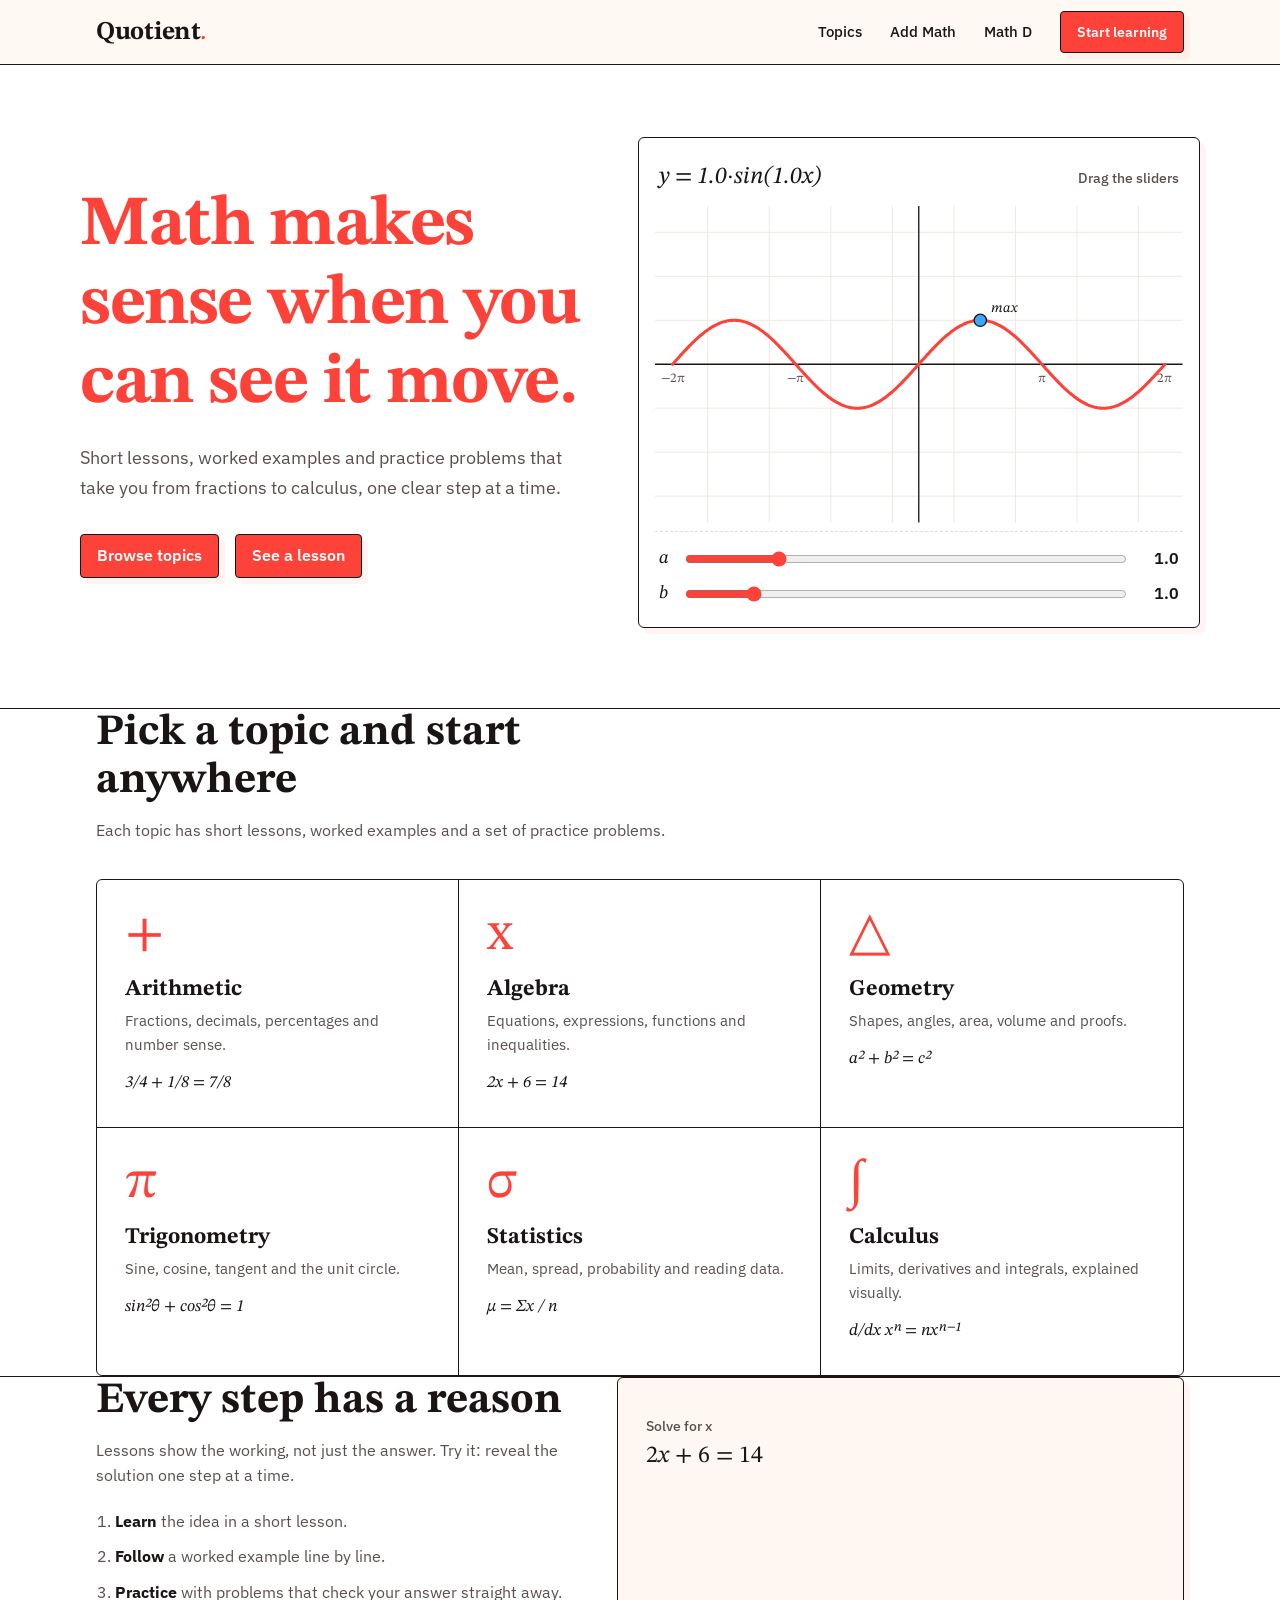
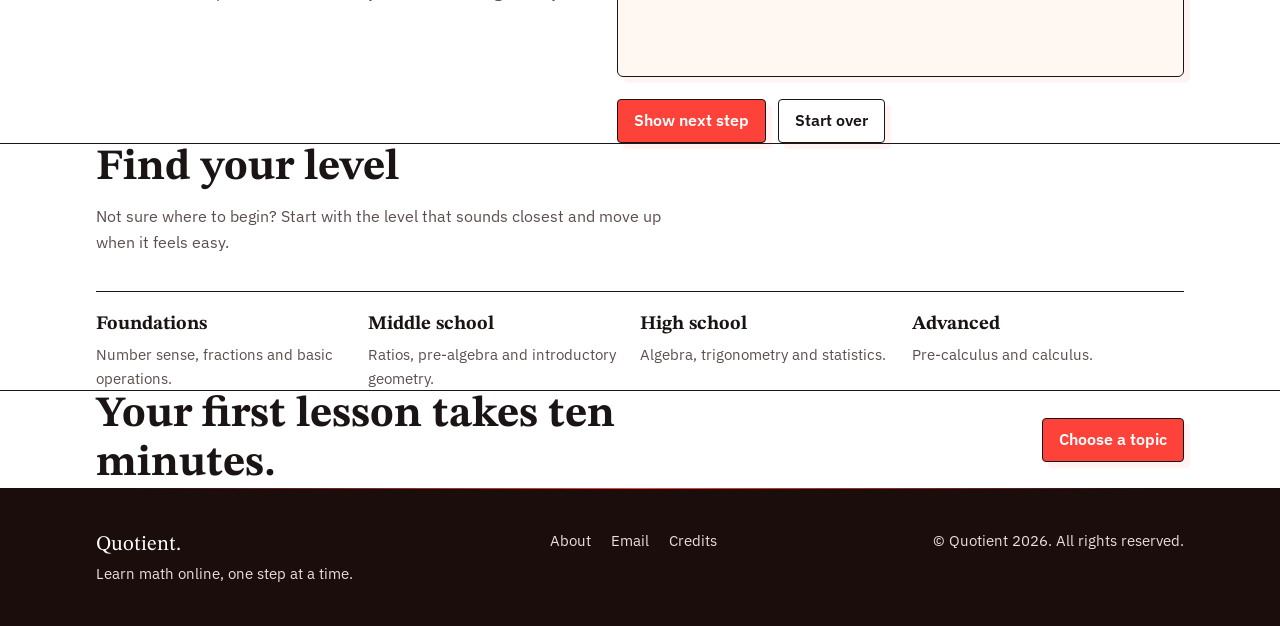
==== index.html @ e69ee86d "start" ====
<!doctype html>
<html lang="en">
  <head>
    <meta charset="utf-8" />
    <meta name="viewport" content="width=device-width, initial-scale=1" />
    <meta name="theme-color" content="#fd4239" />
    <title>Quotient | Learn Math Online, One Step at a Time</title>
    <meta
      name="description"
      content="Clear math lessons from arithmetic to calculus, with worked examples and practice problems."
    />
    <link rel="preconnect" href="https://fonts.googleapis.com" />
    <link rel="preconnect" href="https://fonts.gstatic.com" crossorigin />
    <link
      href="https://fonts.googleapis.com/css2?family=IBM+Plex+Sans:wght@400;500;600&family=STIX+Two+Text:ital,wght@0,500;0,700;1,500&display=swap"
      rel="stylesheet"
    />
    <link
      href="/assets/css/style.min.css"
      media="print"
      onload="
        this.media = 'all';
        this.onload = null;
      "
      rel="stylesheet"
    />
    <noscript
      ><link href="/assets/css/style.min.css" rel="stylesheet"
    /></noscript>
    <style>
      /* topic matrix */
      .matrix {
        display: grid;
        grid-template-columns: repeat(3, 1fr);
        border: 1.5px solid var(--text-dark);
        background: var(--card-bg);
        border-radius: 6px;
        overflow: hidden;
      }
      .cell {
        display: block;
        text-decoration: none;
        padding: 28px 28px 30px;
        border-right: 1.5px solid var(--text-dark);
        border-bottom: 1.5px solid var(--text-dark);
        transition: background 0.15s;
      }
      .cell:nth-child(3n) {
        border-right: 0;
      }
      .cell:nth-last-child(-n + 3) {
        border-bottom: 0;
      }
      .cell:hover {
        background: var(--gray-200);
      }
      .sym {
        font-family: var(--serif);
        font-size: 3.4rem;
        line-height: 1;
        color: var(--primary);
        display: block;
        margin-bottom: 14px;
      }
      .cell h3 {
        font-size: 1.4rem;
        margin-bottom: 6px;
      }
      .cell span.d {
        color: var(--text-secondary);
        font-size: 0.95rem;
        display: block;
      }
      .cell em {
        display: block;
        margin-top: 14px;
        font-family: var(--serif);
        font-size: 1.05rem;
        color: var(--text-dark);
      }

      /* worked example */
      .work {
        display: grid;
        grid-template-columns: 1fr 1.2fr;
        gap: 48px;
        align-items: start;
      }
      .steps {
        background: var(--bg);
        border: 1.5px solid var(--text-dark);
        border-radius: 6px;
        padding: 28px;
        font-family: var(--serif);
        font-size: 1.5rem;
        min-height: 300px;
        box-shadow: var(--shadow-box);
      }
      .steps .row {
        padding: 10px 0;
        border-bottom: 1px dashed var(--border);
      }
      .steps .row:last-child {
        border: 0;
      }
      .steps .why {
        display: block;
        font: 500 0.9rem var(--sans);
        color: var(--text-secondary);
        margin-bottom: 2px;
      }
      .steps .row.new {
        animation: in 0.35s ease-out;
      }
      .steps b {
        color: var(--primary);
      }
      @keyframes in {
        from {
          opacity: 0;
          transform: translateY(6px);
        }
        to {
          opacity: 1;
          transform: none;
        }
      }
      .work .btns {
        display: flex;
        gap: 12px;
        margin-top: 22px;
      }
      .work ol {
        padding-left: 1.2em;
        color: var(--text-secondary);
      }
      .work ol li {
        margin: 10px 0;
      }
      .work ol strong {
        color: var(--text-dark);
      }

      /* levels */
      .levels {
        display: grid;
        grid-template-columns: repeat(4, 1fr);
        gap: 0;
        border-top: 1.5px solid var(--text-dark);
      }
      .lv {
        padding: 22px 20px 0 0;
      }
      .lv h3 {
        font-size: 1.2rem;
      }
      .lv p {
        color: var(--text-secondary);
        font-size: 0.95rem;
        margin: 6px 0 0;
      }

      /* closing */
      .close {
        text-align: left;
        display: flex;
        justify-content: space-between;
        gap: 32px;
        align-items: center;
        flex-wrap: wrap;
      }
      .close h2 {
        font-size: clamp(1.9rem, 3.6vw, 2.7rem);
        max-width: 16em;
      }

      footer {
        background: var(--com1);
        color: var(--border);
        padding: 40px 0;
        font-size: 0.95rem;
      }
      footer .wrap {
        display: flex;
        justify-content: space-between;
        flex-wrap: wrap;
        gap: 20px;
      }
      footer a {
        text-decoration: none;
        margin-right: 20px;
      }
      footer a:hover {
        color: #fff;
      }
      .fb {
        font-family: var(--serif);
        font-size: 1.3rem;
        color: #fff;
      }

      @media (max-width: 900px) {
        .hero,
        .work {
          grid-template-columns: 1fr;
          gap: 40px;
        }
        .matrix {
          grid-template-columns: 1fr 1fr;
        }
        .cell:nth-child(3n) {
          border-right: 1.5px solid var(--text-dark);
        }
        .cell:nth-child(2n) {
          border-right: 0;
        }
        .cell:nth-last-child(-n + 3) {
          border-bottom: 1.5px solid var(--text-dark);
        }
        .cell:nth-last-child(-n + 2) {
          border-bottom: 0;
        }
        .levels {
          grid-template-columns: 1fr 1fr;
        }
        nav ul li:not(:last-child) {
          display: none;
        }
      }
      @media (max-width: 560px) {
        .matrix,
        .levels {
          grid-template-columns: 1fr;
        }
        .cell {
          border-right: 0 !important;
          border-bottom: 1.5px solid var(--text-dark) !important;
        }
        .cell:last-child {
          border-bottom: 0 !important;
        }
      }
      @media (prefers-reduced-motion: reduce) {
        * {
          animation: none !important;
          transition: none !important;
          scroll-behavior: auto;
        }
      }
    </style>
  </head>
  <body>
    <header>
      <div class="wrap bar">
        <a class="brand" href="/" aria-label="Quotient home"
          >Quotient<i>.</i></a
        >
        <nav aria-label="Main">
          <ul>
            <li><a href="#topics">Topics</a></li>
            <li>
              <a href="/o-level/additional-math/solution-manual.html"
                >Add Math</a
              >
            </li>
            <li><a href="/o-level/math-d/solution-manual.html">Math D</a></li>
            <li><a class="btn" href="#topics">Start learning</a></li>
          </ul>
        </nav>
      </div>
    </header>

    <main>
      <div class="wrap hero">
        <div>
          <h1>Math makes sense when you can see it move.</h1>
          <p>
            Short lessons, worked examples and practice problems that take you
            from fractions to calculus, one clear step at a time.
          </p>
          <div class="cta">
            <a class="btn" href="#topics">Browse topics</a>
            <a class="btn alt" href="#example">See a lesson</a>
          </div>
        </div>

        <div class="plot" aria-label="Interactive graph of a sine wave">
          <div class="eq">
            <span id="eq">y = 1·sin(1x)</span><small>Drag the sliders</small>
          </div>
          <svg
            viewBox="0 0 600 360"
            role="img"
            aria-label="Graph of y equals a times sine of b x"
          >
            <g stroke="#ede6de" stroke-width="1">
              <path
                d="M0 30H600M0 80H600M0 130H600M0 230H600M0 280H600M0 330H600"
              />
              <path
                d="M60 0V360M130 0V360M200 0V360M270 0V360M340 0V360M410 0V360M480 0V360M550 0V360"
              />
            </g>
            <g stroke="#1a1514" stroke-width="1.5">
              <path d="M0 180H600M300 0V360" />
            </g>
            <g
              font-family="STIX Two Text, serif"
              font-size="15"
              fill="#5c4e4d"
              text-anchor="middle"
            >
              <text x="20" y="200">−2π</text>
              <text x="160" y="200">−π</text>
              <text x="440" y="200">π</text>
              <text x="580" y="200">2π</text>
            </g>
            <path
              id="curve"
              d=""
              fill="none"
              stroke="#fd4239"
              stroke-width="3.5"
              stroke-linecap="round"
              stroke-linejoin="round"
            />
            <g id="pt">
              <circle
                r="7"
                fill="#39a8fd"
                stroke="#1a1514"
                stroke-width="1.5"
              />
              <text
                x="12"
                y="-10"
                font-family="STIX Two Text, serif"
                font-style="italic"
                font-size="16"
                fill="#1a1514"
              >
                max
              </text>
            </g>
          </svg>
          <div class="ctrl">
            <label for="a">a</label
            ><input
              id="a"
              type="range"
              min="0.5"
              max="3"
              step="0.1"
              value="1"
            /><output id="av">1.0</output> <label for="b">b</label
            ><input
              id="b"
              type="range"
              min="0.5"
              max="4"
              step="0.1"
              value="1"
            /><output id="bv">1.0</output>
          </div>
        </div>
      </div>

      <section id="topics" class="band">
        <div class="wrap">
          <div class="head">
            <h2>Pick a topic and start anywhere</h2>
            <p>
              Each topic has short lessons, worked examples and a set of
              practice problems.
            </p>
          </div>
          <div class="matrix">
            <a class="cell" href="/pages/arithmetic.html"
              ><span class="sym">+</span>
              <h3>Arithmetic</h3>
              <span class="d"
                >Fractions, decimals, percentages and number sense.</span
              ><em>3/4 + 1/8 = 7/8</em></a
            >
            <a class="cell" href="/pages/algebra.html"
              ><span class="sym">x</span>
              <h3>Algebra</h3>
              <span class="d"
                >Equations, expressions, functions and inequalities.</span
              ><em>2x + 6 = 14</em></a
            >
            <a class="cell" href="/pages/geometry.html"
              ><span class="sym">△</span>
              <h3>Geometry</h3>
              <span class="d">Shapes, angles, area, volume and proofs.</span
              ><em>a² + b² = c²</em></a
            >
            <a class="cell" href="/pages/trigonometry.html"
              ><span class="sym">π</span>
              <h3>Trigonometry</h3>
              <span class="d">Sine, cosine, tangent and the unit circle.</span
              ><em>sin²θ + cos²θ = 1</em></a
            >
            <a class="cell" href="/pages/statistics.html"
              ><span class="sym">σ</span>
              <h3>Statistics</h3>
              <span class="d">Mean, spread, probability and reading data.</span
              ><em>μ = Σx / n</em></a
            >
            <a class="cell" href="/pages/calculus.html"
              ><span class="sym">∫</span>
              <h3>Calculus</h3>
              <span class="d"
                >Limits, derivatives and integrals, explained visually.</span
              ><em>d/dx xⁿ = nxⁿ⁻¹</em></a
            >
          </div>
        </div>
      </section>

      <section id="example">
        <div class="wrap work">
          <div>
            <div class="head" style="margin-bottom: 20px">
              <h2>Every step has a reason</h2>
              <p>
                Lessons show the working, not just the answer. Try it: reveal
                the solution one step at a time.
              </p>
            </div>
            <ol>
              <li><strong>Learn</strong> the idea in a short lesson.</li>
              <li><strong>Follow</strong> a worked example line by line.</li>
              <li>
                <strong>Practice</strong> with problems that check your answer
                straight away.
              </li>
            </ol>
          </div>
          <div>
            <div class="steps" id="steps" aria-live="polite">
              <div class="row">
                <span class="why">Solve for x</span>2<i>x</i> + 6 = 14
              </div>
            </div>
            <div class="btns">
              <button class="btn" id="next" type="button">
                Show next step
              </button>
              <button class="btn alt" id="reset" type="button">
                Start over
              </button>
            </div>
          </div>
        </div>
      </section>

      <section id="levels" class="band">
        <div class="wrap">
          <div class="head">
            <h2>Find your level</h2>
            <p>
              Not sure where to begin? Start with the level that sounds closest
              and move up when it feels easy.
            </p>
          </div>
          <div class="levels">
            <div class="lv">
              <h3>Foundations</h3>
              <p>Number sense, fractions and basic operations.</p>
            </div>
            <div class="lv">
              <h3>Middle school</h3>
              <p>Ratios, pre-algebra and introductory geometry.</p>
            </div>
            <div class="lv">
              <h3>High school</h3>
              <p>Algebra, trigonometry and statistics.</p>
            </div>
            <div class="lv">
              <h3>Advanced</h3>
              <p>Pre-calculus and calculus.</p>
            </div>
          </div>
        </div>
      </section>

      <section>
        <div class="wrap close">
          <h2>Your first lesson takes ten minutes.</h2>
          <a class="btn" href="#topics">Choose a topic</a>
        </div>
      </section>
    </main>

    <footer>
      <div class="wrap">
        <div>
          <span class="fb">Quotient.</span><br />Learn math online, one step at
          a time.
        </div>
        <div>
          <a href="/pages/about.html">About</a
          ><a href="mailto:you@example.com">Email</a
          ><a href="/pages/credits.html">Credits</a>
        </div>
        <div>© Quotient 2026. All rights reserved.</div>
      </div>
    </footer>

    <script>
      (function () {
        /* Interactive graph */
        var a = document.getElementById("a"),
          b = document.getElementById("b"),
          curve = document.getElementById("curve"),
          pt = document.getElementById("pt"),
          eq = document.getElementById("eq"),
          av = document.getElementById("av"),
          bv = document.getElementById("bv");
        var PX = 280 / (2 * Math.PI),
          PY = 50;
        function draw() {
          var A = +a.value,
            B = +b.value,
            d = "";
          for (var i = 0; i <= 300; i++) {
            var x = -2 * Math.PI + i * ((4 * Math.PI) / 300);
            d +=
              (i ? "L" : "M") +
              (300 + x * PX).toFixed(1) +
              " " +
              (180 - A * Math.sin(B * x) * PY).toFixed(1);
          }
          curve.setAttribute("d", d);
          var px = Math.PI / (2 * B);
          pt.setAttribute(
            "transform",
            "translate(" +
              (300 + px * PX).toFixed(1) +
              " " +
              (180 - A * PY).toFixed(1) +
              ")",
          );
          var as = A.toFixed(1),
            bs = B.toFixed(1);
          eq.textContent = "y = " + as + "·sin(" + bs + "x)";
          av.textContent = as;
          bv.textContent = bs;
        }
        a.addEventListener("input", draw);
        b.addEventListener("input", draw);
        draw();

        /* Worked example */
        var steps = [
          ["Subtract 6 from both sides", "2<i>x</i> = 8"],
          ["Divide both sides by 2", "<i>x</i> = 4"],
          ["Check: 2(4) + 6 = 14", "<b>x = 4 ✓</b>"],
        ];
        var box = document.getElementById("steps"),
          next = document.getElementById("next"),
          n = 0;
        var first = box.innerHTML;
        next.addEventListener("click", function () {
          if (n >= steps.length) return;
          var s = steps[n++],
            r = document.createElement("div");
          r.className = "row new";
          r.innerHTML = '<span class="why">' + s[0] + "</span>" + s[1];
          box.appendChild(r);
          if (n >= steps.length) next.disabled = true;
        });
        document.getElementById("reset").addEventListener("click", function () {
          box.innerHTML = first;
          n = 0;
          next.disabled = false;
        });
      })();
    </script>
  </body>
</html>
---- assets/css/style.min.css ----
*{box-sizing:border-box}html{scroll-behavior:smooth}body{margin:0;color:var(--text-dark);font-family:var(--sans);line-height:1.6}a{color:inherit}:focus-visible{outline:3px solid var(--secondary);outline-offset:3px}.wrap{max-width:1120px;margin:0 auto;padding:0 1rem}h1,h2,h3{font-family:var(--serif);line-height:1.12;margin:0;font-weight:700}h1{color:var(--primary)}:root{--primary:#fd4239;--primary-dark:#d1362e;--primary-darker:#a32924;--primary-light:#fe6e67;--primary-lighter:#fe9a95;--secondary:#39a8fd;--secondary-alt:#87b38d;--com1:#1a0d0c;--com2:#0d1f2a;--com3:#372f2d12;--bg:#fff8f2;--background:#f5f0e835;--surface:#ebe6dd;--card-bg:#fff;--white:#fff;--text:#2a1f1e;--text-secondary:#5c4e4d;--text-disabled:#9c9291;--text-light:#7a6d6c;--text-dark:#1a1514;--text-darker:#2a2322;--border:#e8dfd9;--border-light:#ede6e0;--border-lighter:#f3ede8;--success:#27ae60;--success-bg:#e8f6ef;--warning:#f39c12;--warning-bg:#fef5e7;--error:#e74c3c;--error-bg:#fdedec;--info:#3498db;--info-bg:#ebf5fb;--gray-50:#fff8f2;--gray-100:#fcf5ef;--gray-200:#f7f0e8;--gray-300:#ede6de;--gray-400:#d8d1ca;--gray-500:#b8b1aa;--gray-600:#8a837c;--gray-700:#5d5650;--gray-800:#3a3530;--gray-900:#231f1c;--shadow-sm:0 1px 2px rgba(253,66,57,.08);--shadow-md:0 2px 4px rgba(253,66,57,.12);--shadow-lg:0 4px 12px rgba(253,66,57,.16);--shadow-xl:0 8px 25px rgba(253,66,57,.15);--shadow-box:6px 6px 0 #fd42390f;--gradient-primary:linear-gradient( 45deg,var(--primary-dark),var(--primary) );--gradient-hero:linear-gradient( 135deg,var(--gray-200) 0%,var(--gray-300) 100% );--gradient-overlay:linear-gradient(transparent,rgba(253,66,57,.1));--transition-fast:.2s ease;--transition-normal:.3s ease;--transition-slow:.4s ease;--transition-bounce:cubic-bezier(.175,.885,.32,1.275);--serif:"STIX Two Text","Cambria Math",Georgia,serif;--sans:"IBM Plex Sans",system-ui,-apple-system,"Segoe UI",sans-serif}.mobile-header-container{position:relative;z-index:1001}.mobile-header{display:flex;justify-content:space-between;align-items:center;padding:0 5%;transition:background .5s ease,box-shadow .5s ease,height .4s ease}.mobile-header::after{content:"";position:absolute;bottom:0;left:50%;transform:translateX(-50%);width:0;height:1px;background:linear-gradient(90deg,transparent,var(--primary),transparent);transition:width .6s cubic-bezier(.4,0,.2,1)}.mobile-header.scrolled::after{width:80%}.mobile-header.scrolled{background:var(--surface2);box-shadow:var(--shadow-sm);height:56px}@supports (backdrop-filter:blur(1px)) or (-webkit-backdrop-filter:blur(1px)){.mobile-header.scrolled{backdrop-filter:blur(20px) saturate(180%);-webkit-backdrop-filter:blur(20px) saturate(180%)}}.mobile-header:has(.hamburger-menu.active)::after{content:none}.mobile-header.scrolled:has(.hamburger-menu.active){background:transparent !important;backdrop-filter:none}.logo{display:flex;align-items:center;z-index:10}.logo a{display:flex;align-items:center;gap:10px;position:relative}.logo a::before{content:"";position:absolute;inset:-6px -10px;border-radius:6px;background:var(--primary);opacity:0;transform:scale(.9);transition:opacity .3s ease,transform .3s ease}.logo a:hover::before{opacity:.06;transform:scale(1)}.logo img{height:30px;width:auto;position:relative}.mobile-header .header-nav,.mobile-header .header-social{display:none}.hamburger-menu{align-items:unset;width:32px;height:22px;display:flex;flex-direction:column;justify-content:space-between;cursor:pointer;z-index:1003;border:none;background:transparent;padding:0;position:relative;overflow:visible;box-shadow:unset}.hamburger-menu.active{height:32px}.hamburger-menu span{display:block;height:2px;width:100%;background:var(--primary);border-radius:2px;transform-origin:left center;transition:transform .4s cubic-bezier(.23,1,.32,1),opacity .3s ease,width .3s ease}.hamburger-menu span:nth-child(2){width:70%;margin-left:auto}.hamburger-menu:hover{box-shadow:unset;transform:none}.hamburger-menu.active{background:transparent}.hamburger-menu.active span:nth-child(1){transform:rotate(45deg) translate(5px)}.hamburger-menu.active span:nth-child(2){width:0;opacity:0}.hamburger-menu.active span:nth-child(3){transform:rotate(-45deg) translate(5px)}.hamburger-menu::before{content:none}.fullscreen-menu{position:fixed;top:0;left:0;width:100dvw;height:100dvh;display:flex;flex-direction:column;align-items:stretch;z-index:1000;opacity:0;visibility:hidden;pointer-events:none;transition:opacity .4s cubic-bezier(.4,0,.2,1),visibility .4s ease;overflow-y:auto;overflow-x:hidden;background:radial-gradient( ellipse 80% 60% at 90% 10%,var(--com3) 0%,transparent 60% ),radial-gradient( ellipse 60% 80% at 10% 90%,var(--com3) 0%,transparent 60% ),var(--bg)}.fullscreen-menu::before{content:"";position:fixed;inset:0;background-image:linear-gradient(var(--border-lighter) 1px,transparent 1px),linear-gradient(90deg,var(--border-lighter) 1px,transparent 1px);background-size:40px 40px;pointer-events:none;z-index:0}.fullscreen-menu::after{content:"";position:fixed;left:0;top:0;width:1px;height:0;background:linear-gradient( 180deg,transparent 0%,var(--primary) 15%,var(--primary) 85%,transparent 100% );transition:height .7s cubic-bezier(.4,0,.2,1) .05s;z-index:2}.fullscreen-menu.active::after{height:100%}.fullscreen-menu.active{opacity:1;visibility:visible;pointer-events:auto}.menu-content{display:flex;flex-direction:column;padding:88px 20px 48px;min-height:100%;position:relative;z-index:1}.menu-content::before{content:"— Navigation";display:block;font-size:10px;font-weight:600;letter-spacing:.18em;text-transform:uppercase;color:var(--primary-light);margin-bottom:12px;padding:0 4px;opacity:0;transition:opacity .4s ease .1s}.fullscreen-menu.active .menu-content::before{opacity:1}.fullscreen-menu .header-nav{display:flex;flex-direction:column;gap:4px}.fullscreen-menu .header-nav > *{opacity:0;transform:translateX(-16px);transition:opacity .4s ease,transform .4s ease}.fullscreen-menu.active .header-nav > *:nth-child(1){opacity:1;transform:none;transition-delay:.1s}.fullscreen-menu.active .header-nav > *:nth-child(2){opacity:1;transform:none;transition-delay:.16s}.fullscreen-menu.active .header-nav > *:nth-child(3){opacity:1;transform:none;transition-delay:.22s}.fullscreen-menu.active .header-nav > *:nth-child(4){opacity:1;transform:none;transition-delay:.28s}.fullscreen-menu.active .header-nav > *:nth-child(5){opacity:1;transform:none;transition-delay:.34s}.fullscreen-menu .header-nav > a:not(.nav-accordion){display:flex;align-items:center;gap:14px;padding:12px 14px;border-radius:10px;border:.5px solid var(--border-light);background:var(--border-lighter);transition:background .25s ease,color .25s ease,border-color .25s ease,padding-left .25s ease}.fullscreen-menu .header-nav > a:not(.nav-accordion)::before{content:"";width:32px;height:32px;min-width:32px;background:var(--border-light);border-radius:8px;display:block}.fullscreen-menu .header-nav > a:not(.nav-accordion):hover{background:var(--com3);color:var(--text-darker);border-color:var(--border);padding-left:18px}.fullscreen-menu .nav-dropdown{display:flex;flex-direction:column}.fullscreen-menu .nav-accordion{cursor:pointer;padding:12px 14px;display:flex;justify-content:space-between;align-items:center;border-radius:10px;font-size:.95rem;font-weight:bold;letter-spacing:.01em;background:var(--border-lighter);border:.5px solid var(--border-light);transition:background .25s ease,color .25s ease,border-color .25s ease,padding-left .25s ease;margin:0}.fullscreen-menu .nav-accordion:hover{background:var(--com3);border-color:var(--border);padding-left:18px}.fullscreen-menu .nav-accordion.active{background:var(--com3);border-color:var(--border);border-radius:10px 10px 0 0;height:4rem}.fullscreen-menu .nav-accordion .arrow img{transition:transform .35s cubic-bezier(.4,0,.2,1);opacity:.4;filter:invert(var(--dark-invert,0))}.fullscreen-menu .nav-accordion.active .arrow img{transform:rotate(180deg);opacity:.8}.fullscreen-menu .nav-dropdown-content{position:static;max-height:0;opacity:0;visibility:hidden;overflow:hidden;transform:none;box-shadow:none;background:var(--border-lighter);border-left:2px solid var(--border);margin:0 0 4px 0;border-radius:0 0 8px 8px;width:100%;transition:max-height .38s cubic-bezier(.25,1,.5,1),opacity .25s ease,visibility .3s ease;will-change:max-height,opacity}.fullscreen-menu .nav-dropdown-content.open{max-height:600px;opacity:1;visibility:visible}.fullscreen-menu .nav-dropdown-content ul{list-style:none;margin:0;padding:6px 0 10px}.fullscreen-menu .nav-dropdown-content li{background:transparent;box-shadow:none;margin:0}.fullscreen-menu .nav-dropdown-content a{display:block;color:var(--text);padding:9px 16px 9px 20px;border-radius:6px;letter-spacing:.01em;transition:background .2s ease,color .2s ease,padding-left .2s ease}.fullscreen-menu .nav-dropdown-content a:hover{background:var(--com3);color:var(--text-darker);padding-left:26px}.fullscreen-menu .header-social{display:flex;align-items:center;gap:10px;margin-top:32px;padding-top:24px;border-top:1px solid var(--border-light);opacity:0;transform:translateY(12px);transition:opacity .4s ease .38s,transform .4s ease .38s}.fullscreen-menu .header-social::before{content:"Follow";font-size:10px;font-weight:600;letter-spacing:.15em;text-transform:uppercase;color:var(--primary-light);white-space:nowrap;margin-right:4px}.fullscreen-menu.active .header-social{opacity:1;transform:none}.fullscreen-menu .header-social a{display:flex;align-items:center;justify-content:center;width:38px;height:38px;border-radius:50%;border:1px solid var(--primary);transition:all .3s ease;position:relative;overflow:hidden;color:var(--primary)}.fullscreen-menu .header-social a::before{content:"";position:absolute;inset:0;background:var(--primary);border-radius:50%;transform:scale(0);transition:transform .3s cubic-bezier(.4,0,.2,1)}.fullscreen-menu .header-social a:hover::before{transform:scale(1)}.fullscreen-menu .header-social a:hover{border-color:var(--primary);transform:translateY(-2px);box-shadow:var(--shadow-md)}.fullscreen-menu .header-social a:hover img{filter:brightness(0) invert(1)}.menu-footer{margin-top:auto;padding-top:24px;opacity:0;transform:translateY(8px);transition:opacity .4s ease .45s,transform .4s ease .45s}.fullscreen-menu.active .menu-footer{opacity:1;transform:none}.menu-footer p,.menu-footer span,.menu-footer a{font-size:11px;color:var(--text-disabled);letter-spacing:.04em}.nav-dropdown{position:relative}.nav-accordion{cursor:pointer;padding:6px 12px;color:var(--primary);font-size:1rem;display:flex;text-transform:uppercase;transition:background .25s ease,transform .25s ease,color .25s ease}.nav-accordion:hover{background:var(--com3);transform:translateY(-1px)}.nav-accordion .arrow img{opacity:.6;transition:transform .3s ease,opacity .3s ease}.nav-dropdown:hover .nav-accordion .arrow img{transform:rotate(180deg);opacity:1}.nav-dropdown-content{position:absolute;top:calc(100% + 8px);left:0;transform:translateY(-8px);background:var(--card-bg);backdrop-filter:blur(20px);-webkit-backdrop-filter:blur(20px);width:max-content;min-width:200px;border-radius:var(--radius);box-shadow:var(--shadow);opacity:0;visibility:hidden;transition:opacity .25s ease,transform .3s cubic-bezier(.4,0,.2,1),visibility .25s ease;overflow:hidden;border:.5px solid var(--border-light)}.nav-dropdown-content ul{list-style:none;margin:0;padding:8px 0 10px}.nav-dropdown-content li{margin:0}.nav-dropdown-content a{display:flex;align-items:center;gap:10px;color:var(--text);padding:9px 18px;letter-spacing:.01em;transition:background .2s ease,color .2s ease,padding-left .2s ease}.nav-dropdown-content a:hover{background:var(--com3);color:var(--primary);padding-left:22px}.nav-dropdown:hover .nav-dropdown-content{opacity:1;visibility:visible;transform:translateY(0)}@media (min-width:1150px){.mobile-header .header-nav,.mobile-header .header-social{display:flex}.hamburger-menu,.fullscreen-menu{display:none !important}.mobile-header .header-nav a{font-size:.95rem;font-weight:500;padding:6px 12px;color:var(--primary);border-radius:6px;letter-spacing:.02em;transition:background .25s ease,transform .25s ease}.mobile-header .header-nav a:hover{background:var(--com3);transform:translateY(-1px)}.mobile-header .header-social{gap:8px}.mobile-header .header-social a{display:flex;align-items:center;justify-content:center;width:38px;height:38px;border-radius:50%;color:var(--primary);transition:all .3s ease;position:relative;overflow:hidden}.mobile-header .header-social a::before{content:"";position:absolute;inset:0;background:var(--primary);transform:scale(0);transition:transform .3s cubic-bezier(.4,0,.2,1)}.mobile-header .header-social a:hover::before{transform:scale(1)}.mobile-header .header-social a:hover{border-color:var(--primary);transform:translateY(-2px);box-shadow:var(--shadow-sm);color:var(--white)}}.no-scroll{overflow:hidden !important}@media (min-width:600px){.menu-content{padding-top:88px}}.hero-section{align-items:center;padding:72px 1rem 80px}.hero{display:grid;grid-template-columns:1fr 1.1fr;gap:48px;align-items:center;padding:72px 0 80px}.hero h1{font-size:clamp(2.6rem,5.6vw,4.4rem);letter-spacing:-.02em}.hero p{font-size:1.15rem;color:var(--text-secondary);max-width:30em;margin:20px 0 32px}.cta{display:flex;gap:16px;flex-wrap:wrap}.plot{background:#fff;border:1.5px solid var(--text-dark);border-radius:6px;box-shadow:var(--shadow-box);padding:16px}.plot svg{display:block;width:100%;height:auto}.eq{font-family:var(--serif);font-size:1.5rem;font-style:italic;display:flex;justify-content:space-between;align-items:baseline;padding:4px 4px 10px}.eq small{font:500 .85rem var(--sans);color:var(--text-secondary);font-style:normal}.ctrl{display:grid;grid-template-columns:auto 1fr auto;gap:6px 14px;align-items:center;padding:12px 4px 2px;border-top:1px dashed var(--border);margin-top:8px}.ctrl label{font-family:var(--serif);font-style:italic;font-size:1.15rem}.ctrl output{font-variant-numeric:tabular-nums;font-weight:600;min-width:2.5em;text-align:right}input[type="range"]{width:100%;accent-color:var(--primary)}@media (max-width:900px){.hero{padding:48px 24px 56px}}.hero-ch{padding:48px 24px 56px}.course{padding:0 0 88px}.card-grid{display:grid;grid-template-columns:repeat(auto-fill,minmax(300px,1fr));gap:28px}.card-container{display:flex}.card-link{position:relative;display:flex;flex-direction:column;width:100%;overflow:hidden;text-decoration:none;color:var(--text-dark);background:var(--card-bg);border:1.5px solid var(--text-dark);border-radius:6px;box-shadow:4px 4px 0 var(--text-dark);transition:transform var(--transition-fast),box-shadow var(--transition-fast)}.card-link:hover{transform:translate(-2px,-2px);box-shadow:7px 7px 0 var(--text-dark)}.card-link:active{transform:translate(2px,2px);box-shadow:2px 2px 0 var(--text-dark)}.card-shine{position:absolute;inset:0;z-index:2;pointer-events:none;background:linear-gradient( 110deg,transparent 35%,rgba(255,255,255,.55) 50%,transparent 65% );transform:translateX(-120%)}.card-link:hover .card-shine{transform:translateX(120%);transition:transform .7s ease}.card-image{position:relative;aspect-ratio:350/240;background-color:var(--gray-100);background-image:linear-gradient(var(--border) 1px,transparent 1px),linear-gradient(90deg,var(--border) 1px,transparent 1px);background-size:24px 24px;border-bottom:1.5px solid var(--text-dark);display:flex;align-items:center;justify-content:center;overflow:hidden}.card-image::before{content:attr(data-symbol);font-family:var(--serif);font-style:italic;font-weight:700;font-size:3.6rem;color:var(--primary);position:absolute}.card-image img{position:relative;width:100%;height:100%;object-fit:cover;display:block}.card-content{padding:20px 22px 24px;flex:1}.card-title{font-size:1.3rem;margin-bottom:10px}.card-topic-description{margin:0;color:var(--text-secondary);font-size:.95rem}.lesson-tag{display:inline-block;margin:14px 8px 0 0;padding:3px 10px;font-size:.8rem;font-weight:600;color:var(--text-dark);background:var(--gray-200);border:1px solid var(--border);border-radius:99px}@media (max-width:560px){.card-grid{grid-template-columns:1fr}}.problem-block{background:var(--bg);border:1px solid var(--border);border-radius:12px;padding:1.2rem .8rem .8rem;margin-bottom:1.75rem;box-shadow:0 1px 3px rgba(0,0,0,.05),0 1px 2px rgba(0,0,0,.03);transition:transform .2s ease,box-shadow .2s ease}.problem-block:hover{transform:translateY(-2px);box-shadow:0 10px 15px -3px rgba(0,0,0,.05),0 4px 6px -2px rgba(0,0,0,.02)}.problem-title{font-size:1.1rem;font-weight:600;color:var(--primary);margin-bottom:1.25rem;padding-bottom:.5rem;border-bottom:1px dashed var(--border)}.proof-steps{list-style:none;padding-left:0;margin:0}.proof-steps li{position:relative;padding-left:.3rem;margin-bottom:.75rem}mjx-container[jax="CHTML"][display="true"],.mjx-container[display="true"]{display:flex !important;justify-content:flex-start !important;text-align:left !important;margin:0 !important;padding:.5rem 0 !important;max-width:100% !important;box-sizing:border-box !important;overflow-x:auto !important;overflow-y:hidden !important;-webkit-overflow-scrolling:touch}mjx-math[display="true"],html body mjx-container[jax="CHTML"][display="true"] > mjx-math{display:inline-flex !important;align-items:center !important;text-align:left !important;margin-left:0 !important;margin-right:auto !important;padding:0 !important;white-space:nowrap !important;flex-shrink:0 !important}mjx-math[display="true"] *{box-sizing:border-box !important}.proof-steps li:last-child{color:var(--primary);font-weight:500}.proof-steps li:last-child::after{background-color:var(--primary)}.MathJax,.mjx-chtml:not([display="block"]),mjx-container[jax="CHTML"]:not([display="true"]){padding:2px 4px !important;border-radius:4px;background-color:transparent !important}.section-heading{font-size:1.25rem;font-weight:700;color:var(--primary);margin:1.5rem 0 1rem;padding-bottom:.4rem;border-bottom:2px solid #e1e6ea}.problem{margin:1.25rem 0;border:1px solid var(--border);border-radius:8px}.question{font-weight:600;color:var(--primary);background:var(--error-bg);padding:.6rem .85rem;border-left:4px solid var(--primary);border-radius:4px;margin:0 0 .75rem}.step{color:#2c3e50;margin:.4rem 0;padding:.25rem 0 .25rem .85rem;border-left:2px dashed #cfd8e0}.step-side-label{font-weight:700;color:var(--primary);margin-right:.35rem}.step-side-label-end{margin-left:.5rem;margin-right:0;opacity:.85}header{background:rgba(255,248,242,.92);border-bottom:1.5px solid var(--text-dark);position:sticky;top:0;z-index:5}.bar{display:flex;align-items:center;justify-content:space-between;height:64px}.brand{font-family:var(--serif);font-size:1.6rem;font-weight:700;text-decoration:none;letter-spacing:-.01em}.brand i{color:var(--primary);font-weight:500}nav ul{display:flex;gap:28px;list-style:none;margin:0;padding:0;align-items:center}nav a{text-decoration:none;font-weight:500;font-size:.95rem}nav a:hover{color:var(--primary)}button,.btn{display:inline-block;background:var(--primary);color:#fff;text-decoration:none;font-weight:600;padding:8px 16px;border:1.5px solid var(--text-dark);border-radius:4px;box-shadow:var(--shadow-box);transition:transform .12s,box-shadow .12s;cursor:pointer;font:inherit;font-weight:600}button:hover{transform:translate(-1px,-1px);box-shadow:4px 4px 0 var(--text-dark)}button:active{transform:translate(2px,2px);box-shadow:var(--shadow-box)}button.alt{background:#fff;color:var(--text-dark)}nav .btn{padding:8px 16px;font-size:.9rem;color:#fff}.head{max-width:36em;margin-bottom:36px}.head h2{font-size:clamp(1.9rem,3.6vw,2.7rem)}.head p{color:var(--text-secondary);margin:12px 0 0}.band{background:var(--card-bg);border-block:1.5px solid var(--text-dark)}footer{background-color:var(--card-bg);color:var(--text);padding:56px 8% 0;position:relative;overflow:hidden}footer::before{content:"";position:absolute;top:0;left:10%;width:80%;height:1px;background:linear-gradient(90deg,transparent,var(--primary),transparent)}.footer-container{display:grid;grid-template-rows:auto;margin:0 auto;padding:0;gap:8px}.always-open,.accordion{font-size:1rem;font-weight:600;letter-spacing:.06em;text-transform:uppercase;color:var(--primary);line-height:1.5;padding:0 8px 10px;border-bottom:1px solid rgba(197,26,72,.12)}footer ul{list-style:none;margin:0;padding:0}footer ul li{display:flex;align-items:center;padding:2px 0;border-radius:6px;transition:background .2s ease}footer ul li:hover{background:rgba(197,26,72,.05)}footer ul li a{color:var(--text);display:flex;align-items:center;gap:8px;font-size:.92rem;padding:8px 10px;width:100%;border-radius:6px;transition:color .2s ease,padding-left .2s ease}footer ul li a:hover{color:var(--primary);padding-left:14px}.social-link{display:flex;align-items:center;gap:10px}.footer-image{margin-bottom:16px;display:block}.description{line-height:1.75;font-size:.9rem}footer .footer-copyright{text-align:center;padding:20px 0;font-size:13px;margin-top:40px;color:var(--text);opacity:.8;letter-spacing:.02em}footer .footer-copyright a{color:var(--primary)}@media (min-width:1150px){.always-open{margin-bottom:12px}.arrow{display:none}footer{border-radius:0}.footer-container{padding:28px 0 0;max-width:100%;grid-template-columns:repeat(5,1fr);gap:24px;align-items:start}footer .accordion-content,footer .footer-column:first-child .accordion-content{display:block !important;max-height:none !important;opacity:1 !important;visibility:visible !important}}@media (max-width:1150px){footer{padding:48px 5% 0}footer ul{margin:0 8px}footer ul li{padding:2px 0;margin:2px 0;border-radius:6px;border-bottom:none;background:transparent}footer .accordion-content{display:block;max-height:0;overflow:hidden;opacity:0;visibility:hidden;transition:max-height .4s cubic-bezier(.4,0,.2,1),opacity .3s ease}.accordion{cursor:pointer;display:flex;justify-content:space-between;align-items:center;padding:13px 12px;border-radius:8px;font-size:1rem;font-weight:600;letter-spacing:.05em;text-transform:uppercase;color:var(--primary);background:transparent;border-bottom:1px solid rgba(197,26,72,.1);transition:background .25s ease,padding-left .25s ease}.accordion:hover{background:rgba(197,26,72,.04);padding-left:16px}.accordion .arrow{opacity:.5;transition:transform .35s cubic-bezier(.4,0,.2,1),opacity .25s ease}.accordion.active .arrow{transform:rotate(180deg);opacity:1}.accordion.active{background:rgba(197,26,72,.06);border-bottom-color:transparent;border-radius:8px 8px 0 0}.always-open{display:none}}
---- assets/css/style.min.css ----
*{box-sizing:border-box}html{scroll-behavior:smooth}body{margin:0;color:var(--text-dark);font-family:var(--sans);line-height:1.6}a{color:inherit}:focus-visible{outline:3px solid var(--secondary);outline-offset:3px}.wrap{max-width:1120px;margin:0 auto;padding:0 1rem}h1,h2,h3{font-family:var(--serif);line-height:1.12;margin:0;font-weight:700}h1{color:var(--primary)}:root{--primary:#fd4239;--primary-dark:#d1362e;--primary-darker:#a32924;--primary-light:#fe6e67;--primary-lighter:#fe9a95;--secondary:#39a8fd;--secondary-alt:#87b38d;--com1:#1a0d0c;--com2:#0d1f2a;--com3:#372f2d12;--bg:#fff8f2;--background:#f5f0e835;--surface:#ebe6dd;--card-bg:#fff;--white:#fff;--text:#2a1f1e;--text-secondary:#5c4e4d;--text-disabled:#9c9291;--text-light:#7a6d6c;--text-dark:#1a1514;--text-darker:#2a2322;--border:#e8dfd9;--border-light:#ede6e0;--border-lighter:#f3ede8;--success:#27ae60;--success-bg:#e8f6ef;--warning:#f39c12;--warning-bg:#fef5e7;--error:#e74c3c;--error-bg:#fdedec;--info:#3498db;--info-bg:#ebf5fb;--gray-50:#fff8f2;--gray-100:#fcf5ef;--gray-200:#f7f0e8;--gray-300:#ede6de;--gray-400:#d8d1ca;--gray-500:#b8b1aa;--gray-600:#8a837c;--gray-700:#5d5650;--gray-800:#3a3530;--gray-900:#231f1c;--shadow-sm:0 1px 2px rgba(253,66,57,.08);--shadow-md:0 2px 4px rgba(253,66,57,.12);--shadow-lg:0 4px 12px rgba(253,66,57,.16);--shadow-xl:0 8px 25px rgba(253,66,57,.15);--shadow-box:6px 6px 0 #fd42390f;--gradient-primary:linear-gradient( 45deg,var(--primary-dark),var(--primary) );--gradient-hero:linear-gradient( 135deg,var(--gray-200) 0%,var(--gray-300) 100% );--gradient-overlay:linear-gradient(transparent,rgba(253,66,57,.1));--transition-fast:.2s ease;--transition-normal:.3s ease;--transition-slow:.4s ease;--transition-bounce:cubic-bezier(.175,.885,.32,1.275);--serif:"STIX Two Text","Cambria Math",Georgia,serif;--sans:"IBM Plex Sans",system-ui,-apple-system,"Segoe UI",sans-serif}.mobile-header-container{position:relative;z-index:1001}.mobile-header{display:flex;justify-content:space-between;align-items:center;padding:0 5%;transition:background .5s ease,box-shadow .5s ease,height .4s ease}.mobile-header::after{content:"";position:absolute;bottom:0;left:50%;transform:translateX(-50%);width:0;height:1px;background:linear-gradient(90deg,transparent,var(--primary),transparent);transition:width .6s cubic-bezier(.4,0,.2,1)}.mobile-header.scrolled::after{width:80%}.mobile-header.scrolled{background:var(--surface2);box-shadow:var(--shadow-sm);height:56px}@supports (backdrop-filter:blur(1px)) or (-webkit-backdrop-filter:blur(1px)){.mobile-header.scrolled{backdrop-filter:blur(20px) saturate(180%);-webkit-backdrop-filter:blur(20px) saturate(180%)}}.mobile-header:has(.hamburger-menu.active)::after{content:none}.mobile-header.scrolled:has(.hamburger-menu.active){background:transparent !important;backdrop-filter:none}.logo{display:flex;align-items:center;z-index:10}.logo a{display:flex;align-items:center;gap:10px;position:relative}.logo a::before{content:"";position:absolute;inset:-6px -10px;border-radius:6px;background:var(--primary);opacity:0;transform:scale(.9);transition:opacity .3s ease,transform .3s ease}.logo a:hover::before{opacity:.06;transform:scale(1)}.logo img{height:30px;width:auto;position:relative}.mobile-header .header-nav,.mobile-header .header-social{display:none}.hamburger-menu{align-items:unset;width:32px;height:22px;display:flex;flex-direction:column;justify-content:space-between;cursor:pointer;z-index:1003;border:none;background:transparent;padding:0;position:relative;overflow:visible;box-shadow:unset}.hamburger-menu.active{height:32px}.hamburger-menu span{display:block;height:2px;width:100%;background:var(--primary);border-radius:2px;transform-origin:left center;transition:transform .4s cubic-bezier(.23,1,.32,1),opacity .3s ease,width .3s ease}.hamburger-menu span:nth-child(2){width:70%;margin-left:auto}.hamburger-menu:hover{box-shadow:unset;transform:none}.hamburger-menu.active{background:transparent}.hamburger-menu.active span:nth-child(1){transform:rotate(45deg) translate(5px)}.hamburger-menu.active span:nth-child(2){width:0;opacity:0}.hamburger-menu.active span:nth-child(3){transform:rotate(-45deg) translate(5px)}.hamburger-menu::before{content:none}.fullscreen-menu{position:fixed;top:0;left:0;width:100dvw;height:100dvh;display:flex;flex-direction:column;align-items:stretch;z-index:1000;opacity:0;visibility:hidden;pointer-events:none;transition:opacity .4s cubic-bezier(.4,0,.2,1),visibility .4s ease;overflow-y:auto;overflow-x:hidden;background:radial-gradient( ellipse 80% 60% at 90% 10%,var(--com3) 0%,transparent 60% ),radial-gradient( ellipse 60% 80% at 10% 90%,var(--com3) 0%,transparent 60% ),var(--bg)}.fullscreen-menu::before{content:"";position:fixed;inset:0;background-image:linear-gradient(var(--border-lighter) 1px,transparent 1px),linear-gradient(90deg,var(--border-lighter) 1px,transparent 1px);background-size:40px 40px;pointer-events:none;z-index:0}.fullscreen-menu::after{content:"";position:fixed;left:0;top:0;width:1px;height:0;background:linear-gradient( 180deg,transparent 0%,var(--primary) 15%,var(--primary) 85%,transparent 100% );transition:height .7s cubic-bezier(.4,0,.2,1) .05s;z-index:2}.fullscreen-menu.active::after{height:100%}.fullscreen-menu.active{opacity:1;visibility:visible;pointer-events:auto}.menu-content{display:flex;flex-direction:column;padding:88px 20px 48px;min-height:100%;position:relative;z-index:1}.menu-content::before{content:"— Navigation";display:block;font-size:10px;font-weight:600;letter-spacing:.18em;text-transform:uppercase;color:var(--primary-light);margin-bottom:12px;padding:0 4px;opacity:0;transition:opacity .4s ease .1s}.fullscreen-menu.active .menu-content::before{opacity:1}.fullscreen-menu .header-nav{display:flex;flex-direction:column;gap:4px}.fullscreen-menu .header-nav > *{opacity:0;transform:translateX(-16px);transition:opacity .4s ease,transform .4s ease}.fullscreen-menu.active .header-nav > *:nth-child(1){opacity:1;transform:none;transition-delay:.1s}.fullscreen-menu.active .header-nav > *:nth-child(2){opacity:1;transform:none;transition-delay:.16s}.fullscreen-menu.active .header-nav > *:nth-child(3){opacity:1;transform:none;transition-delay:.22s}.fullscreen-menu.active .header-nav > *:nth-child(4){opacity:1;transform:none;transition-delay:.28s}.fullscreen-menu.active .header-nav > *:nth-child(5){opacity:1;transform:none;transition-delay:.34s}.fullscreen-menu .header-nav > a:not(.nav-accordion){display:flex;align-items:center;gap:14px;padding:12px 14px;border-radius:10px;border:.5px solid var(--border-light);background:var(--border-lighter);transition:background .25s ease,color .25s ease,border-color .25s ease,padding-left .25s ease}.fullscreen-menu .header-nav > a:not(.nav-accordion)::before{content:"";width:32px;height:32px;min-width:32px;background:var(--border-light);border-radius:8px;display:block}.fullscreen-menu .header-nav > a:not(.nav-accordion):hover{background:var(--com3);color:var(--text-darker);border-color:var(--border);padding-left:18px}.fullscreen-menu .nav-dropdown{display:flex;flex-direction:column}.fullscreen-menu .nav-accordion{cursor:pointer;padding:12px 14px;display:flex;justify-content:space-between;align-items:center;border-radius:10px;font-size:.95rem;font-weight:bold;letter-spacing:.01em;background:var(--border-lighter);border:.5px solid var(--border-light);transition:background .25s ease,color .25s ease,border-color .25s ease,padding-left .25s ease;margin:0}.fullscreen-menu .nav-accordion:hover{background:var(--com3);border-color:var(--border);padding-left:18px}.fullscreen-menu .nav-accordion.active{background:var(--com3);border-color:var(--border);border-radius:10px 10px 0 0;height:4rem}.fullscreen-menu .nav-accordion .arrow img{transition:transform .35s cubic-bezier(.4,0,.2,1);opacity:.4;filter:invert(var(--dark-invert,0))}.fullscreen-menu .nav-accordion.active .arrow img{transform:rotate(180deg);opacity:.8}.fullscreen-menu .nav-dropdown-content{position:static;max-height:0;opacity:0;visibility:hidden;overflow:hidden;transform:none;box-shadow:none;background:var(--border-lighter);border-left:2px solid var(--border);margin:0 0 4px 0;border-radius:0 0 8px 8px;width:100%;transition:max-height .38s cubic-bezier(.25,1,.5,1),opacity .25s ease,visibility .3s ease;will-change:max-height,opacity}.fullscreen-menu .nav-dropdown-content.open{max-height:600px;opacity:1;visibility:visible}.fullscreen-menu .nav-dropdown-content ul{list-style:none;margin:0;padding:6px 0 10px}.fullscreen-menu .nav-dropdown-content li{background:transparent;box-shadow:none;margin:0}.fullscreen-menu .nav-dropdown-content a{display:block;color:var(--text);padding:9px 16px 9px 20px;border-radius:6px;letter-spacing:.01em;transition:background .2s ease,color .2s ease,padding-left .2s ease}.fullscreen-menu .nav-dropdown-content a:hover{background:var(--com3);color:var(--text-darker);padding-left:26px}.fullscreen-menu .header-social{display:flex;align-items:center;gap:10px;margin-top:32px;padding-top:24px;border-top:1px solid var(--border-light);opacity:0;transform:translateY(12px);transition:opacity .4s ease .38s,transform .4s ease .38s}.fullscreen-menu .header-social::before{content:"Follow";font-size:10px;font-weight:600;letter-spacing:.15em;text-transform:uppercase;color:var(--primary-light);white-space:nowrap;margin-right:4px}.fullscreen-menu.active .header-social{opacity:1;transform:none}.fullscreen-menu .header-social a{display:flex;align-items:center;justify-content:center;width:38px;height:38px;border-radius:50%;border:1px solid var(--primary);transition:all .3s ease;position:relative;overflow:hidden;color:var(--primary)}.fullscreen-menu .header-social a::before{content:"";position:absolute;inset:0;background:var(--primary);border-radius:50%;transform:scale(0);transition:transform .3s cubic-bezier(.4,0,.2,1)}.fullscreen-menu .header-social a:hover::before{transform:scale(1)}.fullscreen-menu .header-social a:hover{border-color:var(--primary);transform:translateY(-2px);box-shadow:var(--shadow-md)}.fullscreen-menu .header-social a:hover img{filter:brightness(0) invert(1)}.menu-footer{margin-top:auto;padding-top:24px;opacity:0;transform:translateY(8px);transition:opacity .4s ease .45s,transform .4s ease .45s}.fullscreen-menu.active .menu-footer{opacity:1;transform:none}.menu-footer p,.menu-footer span,.menu-footer a{font-size:11px;color:var(--text-disabled);letter-spacing:.04em}.nav-dropdown{position:relative}.nav-accordion{cursor:pointer;padding:6px 12px;color:var(--primary);font-size:1rem;display:flex;text-transform:uppercase;transition:background .25s ease,transform .25s ease,color .25s ease}.nav-accordion:hover{background:var(--com3);transform:translateY(-1px)}.nav-accordion .arrow img{opacity:.6;transition:transform .3s ease,opacity .3s ease}.nav-dropdown:hover .nav-accordion .arrow img{transform:rotate(180deg);opacity:1}.nav-dropdown-content{position:absolute;top:calc(100% + 8px);left:0;transform:translateY(-8px);background:var(--card-bg);backdrop-filter:blur(20px);-webkit-backdrop-filter:blur(20px);width:max-content;min-width:200px;border-radius:var(--radius);box-shadow:var(--shadow);opacity:0;visibility:hidden;transition:opacity .25s ease,transform .3s cubic-bezier(.4,0,.2,1),visibility .25s ease;overflow:hidden;border:.5px solid var(--border-light)}.nav-dropdown-content ul{list-style:none;margin:0;padding:8px 0 10px}.nav-dropdown-content li{margin:0}.nav-dropdown-content a{display:flex;align-items:center;gap:10px;color:var(--text);padding:9px 18px;letter-spacing:.01em;transition:background .2s ease,color .2s ease,padding-left .2s ease}.nav-dropdown-content a:hover{background:var(--com3);color:var(--primary);padding-left:22px}.nav-dropdown:hover .nav-dropdown-content{opacity:1;visibility:visible;transform:translateY(0)}@media (min-width:1150px){.mobile-header .header-nav,.mobile-header .header-social{display:flex}.hamburger-menu,.fullscreen-menu{display:none !important}.mobile-header .header-nav a{font-size:.95rem;font-weight:500;padding:6px 12px;color:var(--primary);border-radius:6px;letter-spacing:.02em;transition:background .25s ease,transform .25s ease}.mobile-header .header-nav a:hover{background:var(--com3);transform:translateY(-1px)}.mobile-header .header-social{gap:8px}.mobile-header .header-social a{display:flex;align-items:center;justify-content:center;width:38px;height:38px;border-radius:50%;color:var(--primary);transition:all .3s ease;position:relative;overflow:hidden}.mobile-header .header-social a::before{content:"";position:absolute;inset:0;background:var(--primary);transform:scale(0);transition:transform .3s cubic-bezier(.4,0,.2,1)}.mobile-header .header-social a:hover::before{transform:scale(1)}.mobile-header .header-social a:hover{border-color:var(--primary);transform:translateY(-2px);box-shadow:var(--shadow-sm);color:var(--white)}}.no-scroll{overflow:hidden !important}@media (min-width:600px){.menu-content{padding-top:88px}}.hero-section{align-items:center;padding:72px 1rem 80px}.hero{display:grid;grid-template-columns:1fr 1.1fr;gap:48px;align-items:center;padding:72px 0 80px}.hero h1{font-size:clamp(2.6rem,5.6vw,4.4rem);letter-spacing:-.02em}.hero p{font-size:1.15rem;color:var(--text-secondary);max-width:30em;margin:20px 0 32px}.cta{display:flex;gap:16px;flex-wrap:wrap}.plot{background:#fff;border:1.5px solid var(--text-dark);border-radius:6px;box-shadow:var(--shadow-box);padding:16px}.plot svg{display:block;width:100%;height:auto}.eq{font-family:var(--serif);font-size:1.5rem;font-style:italic;display:flex;justify-content:space-between;align-items:baseline;padding:4px 4px 10px}.eq small{font:500 .85rem var(--sans);color:var(--text-secondary);font-style:normal}.ctrl{display:grid;grid-template-columns:auto 1fr auto;gap:6px 14px;align-items:center;padding:12px 4px 2px;border-top:1px dashed var(--border);margin-top:8px}.ctrl label{font-family:var(--serif);font-style:italic;font-size:1.15rem}.ctrl output{font-variant-numeric:tabular-nums;font-weight:600;min-width:2.5em;text-align:right}input[type="range"]{width:100%;accent-color:var(--primary)}@media (max-width:900px){.hero{padding:48px 24px 56px}}.hero-ch{padding:48px 24px 56px}.course{padding:0 0 88px}.card-grid{display:grid;grid-template-columns:repeat(auto-fill,minmax(300px,1fr));gap:28px}.card-container{display:flex}.card-link{position:relative;display:flex;flex-direction:column;width:100%;overflow:hidden;text-decoration:none;color:var(--text-dark);background:var(--card-bg);border:1.5px solid var(--text-dark);border-radius:6px;box-shadow:4px 4px 0 var(--text-dark);transition:transform var(--transition-fast),box-shadow var(--transition-fast)}.card-link:hover{transform:translate(-2px,-2px);box-shadow:7px 7px 0 var(--text-dark)}.card-link:active{transform:translate(2px,2px);box-shadow:2px 2px 0 var(--text-dark)}.card-shine{position:absolute;inset:0;z-index:2;pointer-events:none;background:linear-gradient( 110deg,transparent 35%,rgba(255,255,255,.55) 50%,transparent 65% );transform:translateX(-120%)}.card-link:hover .card-shine{transform:translateX(120%);transition:transform .7s ease}.card-image{position:relative;aspect-ratio:350/240;background-color:var(--gray-100);background-image:linear-gradient(var(--border) 1px,transparent 1px),linear-gradient(90deg,var(--border) 1px,transparent 1px);background-size:24px 24px;border-bottom:1.5px solid var(--text-dark);display:flex;align-items:center;justify-content:center;overflow:hidden}.card-image::before{content:attr(data-symbol);font-family:var(--serif);font-style:italic;font-weight:700;font-size:3.6rem;color:var(--primary);position:absolute}.card-image img{position:relative;width:100%;height:100%;object-fit:cover;display:block}.card-content{padding:20px 22px 24px;flex:1}.card-title{font-size:1.3rem;margin-bottom:10px}.card-topic-description{margin:0;color:var(--text-secondary);font-size:.95rem}.lesson-tag{display:inline-block;margin:14px 8px 0 0;padding:3px 10px;font-size:.8rem;font-weight:600;color:var(--text-dark);background:var(--gray-200);border:1px solid var(--border);border-radius:99px}@media (max-width:560px){.card-grid{grid-template-columns:1fr}}.problem-block{background:var(--bg);border:1px solid var(--border);border-radius:12px;padding:1.2rem .8rem .8rem;margin-bottom:1.75rem;box-shadow:0 1px 3px rgba(0,0,0,.05),0 1px 2px rgba(0,0,0,.03);transition:transform .2s ease,box-shadow .2s ease}.problem-block:hover{transform:translateY(-2px);box-shadow:0 10px 15px -3px rgba(0,0,0,.05),0 4px 6px -2px rgba(0,0,0,.02)}.problem-title{font-size:1.1rem;font-weight:600;color:var(--primary);margin-bottom:1.25rem;padding-bottom:.5rem;border-bottom:1px dashed var(--border)}.proof-steps{list-style:none;padding-left:0;margin:0}.proof-steps li{position:relative;padding-left:.3rem;margin-bottom:.75rem}mjx-container[jax="CHTML"][display="true"],.mjx-container[display="true"]{display:flex !important;justify-content:flex-start !important;text-align:left !important;margin:0 !important;padding:.5rem 0 !important;max-width:100% !important;box-sizing:border-box !important;overflow-x:auto !important;overflow-y:hidden !important;-webkit-overflow-scrolling:touch}mjx-math[display="true"],html body mjx-container[jax="CHTML"][display="true"] > mjx-math{display:inline-flex !important;align-items:center !important;text-align:left !important;margin-left:0 !important;margin-right:auto !important;padding:0 !important;white-space:nowrap !important;flex-shrink:0 !important}mjx-math[display="true"] *{box-sizing:border-box !important}.proof-steps li:last-child{color:var(--primary);font-weight:500}.proof-steps li:last-child::after{background-color:var(--primary)}.MathJax,.mjx-chtml:not([display="block"]),mjx-container[jax="CHTML"]:not([display="true"]){padding:2px 4px !important;border-radius:4px;background-color:transparent !important}.section-heading{font-size:1.25rem;font-weight:700;color:var(--primary);margin:1.5rem 0 1rem;padding-bottom:.4rem;border-bottom:2px solid #e1e6ea}.problem{margin:1.25rem 0;border:1px solid var(--border);border-radius:8px}.question{font-weight:600;color:var(--primary);background:var(--error-bg);padding:.6rem .85rem;border-left:4px solid var(--primary);border-radius:4px;margin:0 0 .75rem}.step{color:#2c3e50;margin:.4rem 0;padding:.25rem 0 .25rem .85rem;border-left:2px dashed #cfd8e0}.step-side-label{font-weight:700;color:var(--primary);margin-right:.35rem}.step-side-label-end{margin-left:.5rem;margin-right:0;opacity:.85}header{background:rgba(255,248,242,.92);border-bottom:1.5px solid var(--text-dark);position:sticky;top:0;z-index:5}.bar{display:flex;align-items:center;justify-content:space-between;height:64px}.brand{font-family:var(--serif);font-size:1.6rem;font-weight:700;text-decoration:none;letter-spacing:-.01em}.brand i{color:var(--primary);font-weight:500}nav ul{display:flex;gap:28px;list-style:none;margin:0;padding:0;align-items:center}nav a{text-decoration:none;font-weight:500;font-size:.95rem}nav a:hover{color:var(--primary)}button,.btn{display:inline-block;background:var(--primary);color:#fff;text-decoration:none;font-weight:600;padding:8px 16px;border:1.5px solid var(--text-dark);border-radius:4px;box-shadow:var(--shadow-box);transition:transform .12s,box-shadow .12s;cursor:pointer;font:inherit;font-weight:600}button:hover{transform:translate(-1px,-1px);box-shadow:4px 4px 0 var(--text-dark)}button:active{transform:translate(2px,2px);box-shadow:var(--shadow-box)}button.alt{background:#fff;color:var(--text-dark)}nav .btn{padding:8px 16px;font-size:.9rem;color:#fff}.head{max-width:36em;margin-bottom:36px}.head h2{font-size:clamp(1.9rem,3.6vw,2.7rem)}.head p{color:var(--text-secondary);margin:12px 0 0}.band{background:var(--card-bg);border-block:1.5px solid var(--text-dark)}footer{background-color:var(--card-bg);color:var(--text);padding:56px 8% 0;position:relative;overflow:hidden}footer::before{content:"";position:absolute;top:0;left:10%;width:80%;height:1px;background:linear-gradient(90deg,transparent,var(--primary),transparent)}.footer-container{display:grid;grid-template-rows:auto;margin:0 auto;padding:0;gap:8px}.always-open,.accordion{font-size:1rem;font-weight:600;letter-spacing:.06em;text-transform:uppercase;color:var(--primary);line-height:1.5;padding:0 8px 10px;border-bottom:1px solid rgba(197,26,72,.12)}footer ul{list-style:none;margin:0;padding:0}footer ul li{display:flex;align-items:center;padding:2px 0;border-radius:6px;transition:background .2s ease}footer ul li:hover{background:rgba(197,26,72,.05)}footer ul li a{color:var(--text);display:flex;align-items:center;gap:8px;font-size:.92rem;padding:8px 10px;width:100%;border-radius:6px;transition:color .2s ease,padding-left .2s ease}footer ul li a:hover{color:var(--primary);padding-left:14px}.social-link{display:flex;align-items:center;gap:10px}.footer-image{margin-bottom:16px;display:block}.description{line-height:1.75;font-size:.9rem}footer .footer-copyright{text-align:center;padding:20px 0;font-size:13px;margin-top:40px;color:var(--text);opacity:.8;letter-spacing:.02em}footer .footer-copyright a{color:var(--primary)}@media (min-width:1150px){.always-open{margin-bottom:12px}.arrow{display:none}footer{border-radius:0}.footer-container{padding:28px 0 0;max-width:100%;grid-template-columns:repeat(5,1fr);gap:24px;align-items:start}footer .accordion-content,footer .footer-column:first-child .accordion-content{display:block !important;max-height:none !important;opacity:1 !important;visibility:visible !important}}@media (max-width:1150px){footer{padding:48px 5% 0}footer ul{margin:0 8px}footer ul li{padding:2px 0;margin:2px 0;border-radius:6px;border-bottom:none;background:transparent}footer .accordion-content{display:block;max-height:0;overflow:hidden;opacity:0;visibility:hidden;transition:max-height .4s cubic-bezier(.4,0,.2,1),opacity .3s ease}.accordion{cursor:pointer;display:flex;justify-content:space-between;align-items:center;padding:13px 12px;border-radius:8px;font-size:1rem;font-weight:600;letter-spacing:.05em;text-transform:uppercase;color:var(--primary);background:transparent;border-bottom:1px solid rgba(197,26,72,.1);transition:background .25s ease,padding-left .25s ease}.accordion:hover{background:rgba(197,26,72,.04);padding-left:16px}.accordion .arrow{opacity:.5;transition:transform .35s cubic-bezier(.4,0,.2,1),opacity .25s ease}.accordion.active .arrow{transform:rotate(180deg);opacity:1}.accordion.active{background:rgba(197,26,72,.06);border-bottom-color:transparent;border-radius:8px 8px 0 0}.always-open{display:none}}
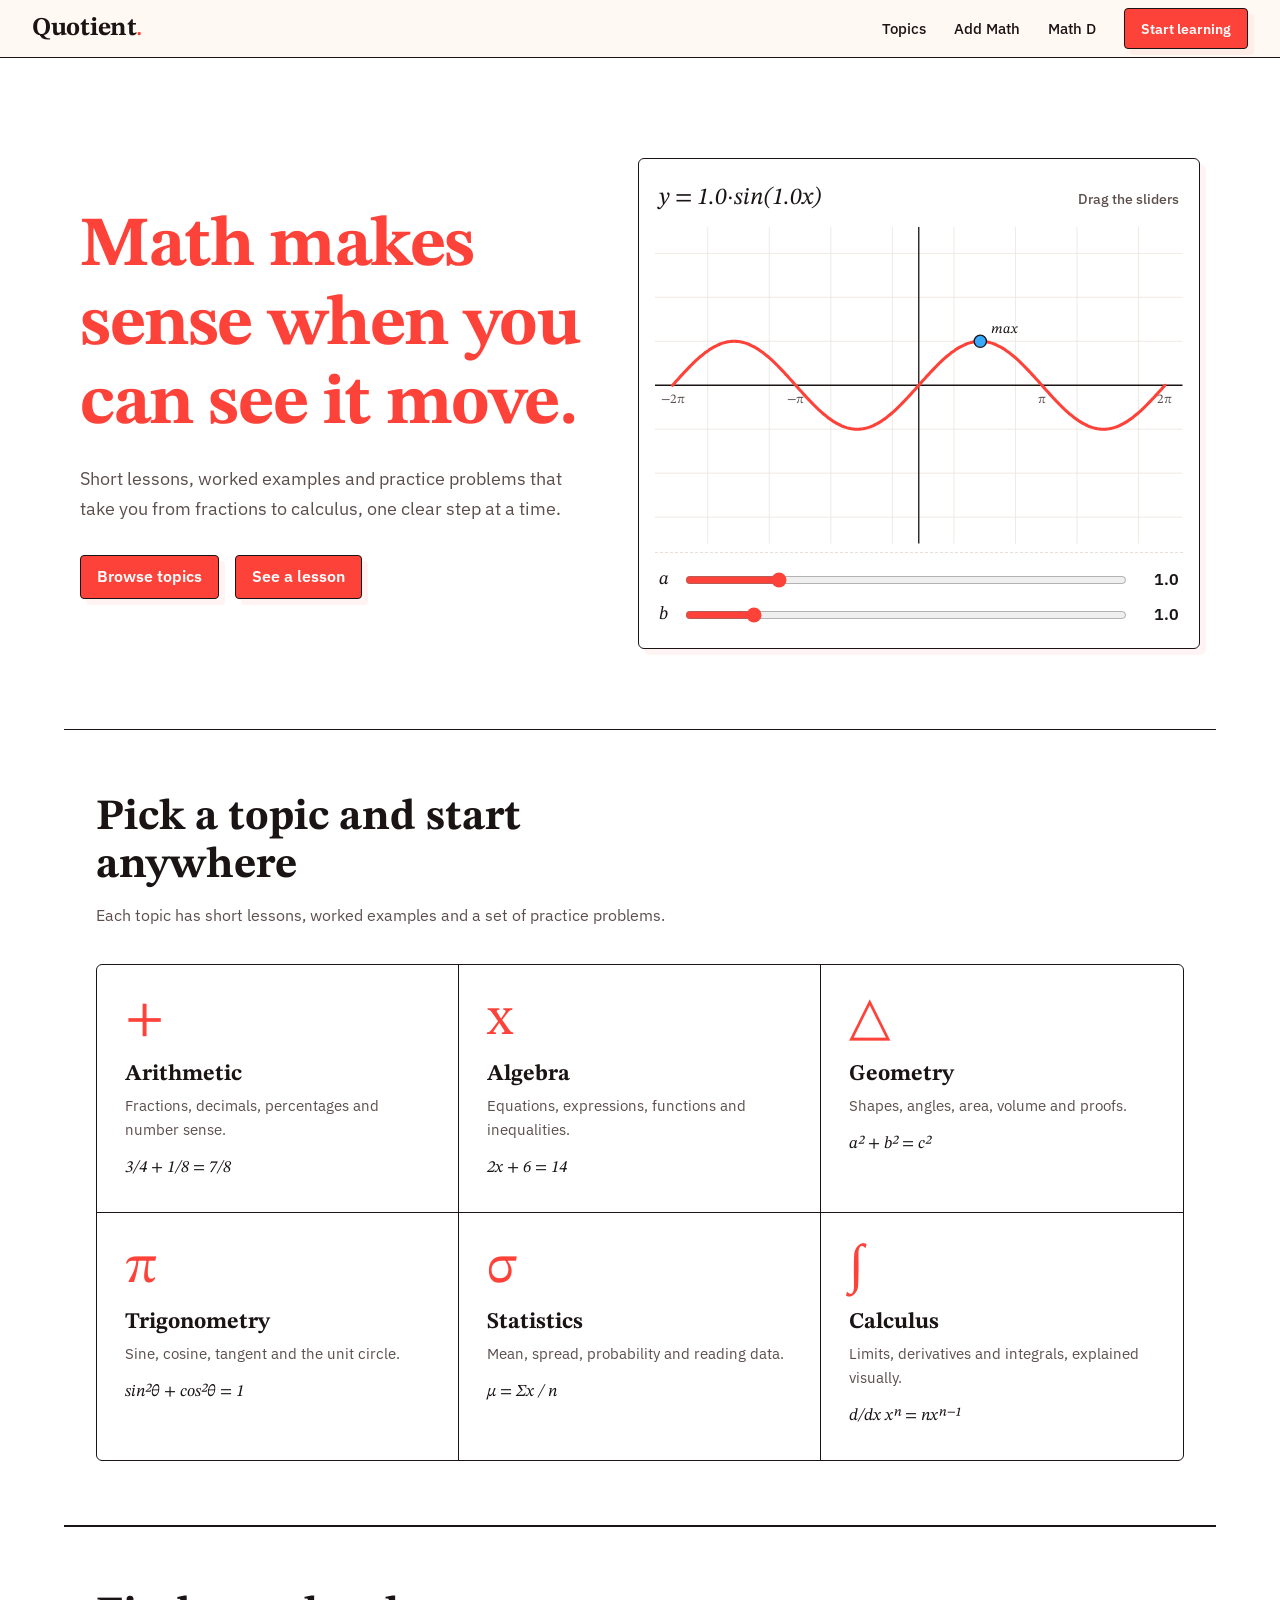
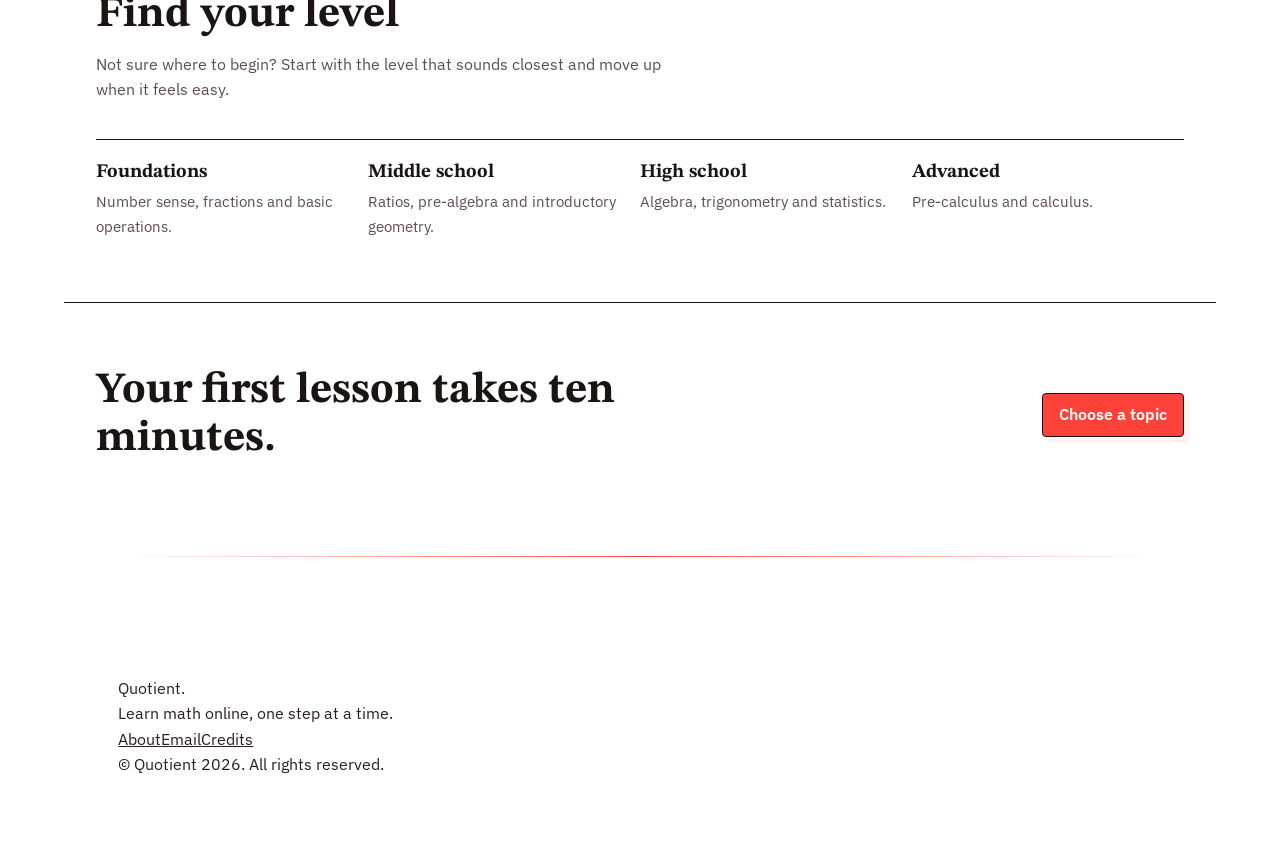
==== commit fe463d91: "Add chapter 9 trigonometry pages and fix asset data spacing" ====
--- a/index.html
+++ b/index.html
@@ -28,64 +28,6 @@
       ><link href="/assets/css/style.min.css" rel="stylesheet"
     /></noscript>
     <style>
-      /* topic matrix */
-      .matrix {
-        display: grid;
-        grid-template-columns: repeat(3, 1fr);
-        border: 1.5px solid var(--text-dark);
-        background: var(--card-bg);
-        border-radius: 6px;
-        overflow: hidden;
-      }
-      .cell {
-        display: block;
-        text-decoration: none;
-        padding: 28px 28px 30px;
-        border-right: 1.5px solid var(--text-dark);
-        border-bottom: 1.5px solid var(--text-dark);
-        transition: background 0.15s;
-      }
-      .cell:nth-child(3n) {
-        border-right: 0;
-      }
-      .cell:nth-last-child(-n + 3) {
-        border-bottom: 0;
-      }
-      .cell:hover {
-        background: var(--gray-200);
-      }
-      .sym {
-        font-family: var(--serif);
-        font-size: 3.4rem;
-        line-height: 1;
-        color: var(--primary);
-        display: block;
-        margin-bottom: 14px;
-      }
-      .cell h3 {
-        font-size: 1.4rem;
-        margin-bottom: 6px;
-      }
-      .cell span.d {
-        color: var(--text-secondary);
-        font-size: 0.95rem;
-        display: block;
-      }
-      .cell em {
-        display: block;
-        margin-top: 14px;
-        font-family: var(--serif);
-        font-size: 1.05rem;
-        color: var(--text-dark);
-      }
-
-      /* worked example */
-      .work {
-        display: grid;
-        grid-template-columns: 1fr 1.2fr;
-        gap: 48px;
-        align-items: start;
-      }
       .steps {
         background: var(--bg);
         border: 1.5px solid var(--text-dark);
@@ -115,143 +57,11 @@
       .steps b {
         color: var(--primary);
       }
-      @keyframes in {
-        from {
-          opacity: 0;
-          transform: translateY(6px);
-        }
-        to {
-          opacity: 1;
-          transform: none;
-        }
-      }
-      .work .btns {
-        display: flex;
-        gap: 12px;
-        margin-top: 22px;
-      }
-      .work ol {
-        padding-left: 1.2em;
-        color: var(--text-secondary);
-      }
-      .work ol li {
-        margin: 10px 0;
-      }
-      .work ol strong {
-        color: var(--text-dark);
-      }
-
-      /* levels */
-      .levels {
-        display: grid;
-        grid-template-columns: repeat(4, 1fr);
-        gap: 0;
-        border-top: 1.5px solid var(--text-dark);
-      }
-      .lv {
-        padding: 22px 20px 0 0;
-      }
-      .lv h3 {
-        font-size: 1.2rem;
-      }
-      .lv p {
-        color: var(--text-secondary);
-        font-size: 0.95rem;
-        margin: 6px 0 0;
-      }
-
-      /* closing */
-      .close {
-        text-align: left;
-        display: flex;
-        justify-content: space-between;
-        gap: 32px;
-        align-items: center;
-        flex-wrap: wrap;
-      }
-      .close h2 {
-        font-size: clamp(1.9rem, 3.6vw, 2.7rem);
-        max-width: 16em;
-      }
-
-      footer {
-        background: var(--com1);
-        color: var(--border);
-        padding: 40px 0;
-        font-size: 0.95rem;
-      }
-      footer .wrap {
-        display: flex;
-        justify-content: space-between;
-        flex-wrap: wrap;
-        gap: 20px;
-      }
-      footer a {
-        text-decoration: none;
-        margin-right: 20px;
-      }
-      footer a:hover {
-        color: #fff;
-      }
-      .fb {
-        font-family: var(--serif);
-        font-size: 1.3rem;
-        color: #fff;
-      }
-
-      @media (max-width: 900px) {
-        .hero,
-        .work {
-          grid-template-columns: 1fr;
-          gap: 40px;
-        }
-        .matrix {
-          grid-template-columns: 1fr 1fr;
-        }
-        .cell:nth-child(3n) {
-          border-right: 1.5px solid var(--text-dark);
-        }
-        .cell:nth-child(2n) {
-          border-right: 0;
-        }
-        .cell:nth-last-child(-n + 3) {
-          border-bottom: 1.5px solid var(--text-dark);
-        }
-        .cell:nth-last-child(-n + 2) {
-          border-bottom: 0;
-        }
-        .levels {
-          grid-template-columns: 1fr 1fr;
-        }
-        nav ul li:not(:last-child) {
-          display: none;
-        }
-      }
-      @media (max-width: 560px) {
-        .matrix,
-        .levels {
-          grid-template-columns: 1fr;
-        }
-        .cell {
-          border-right: 0 !important;
-          border-bottom: 1.5px solid var(--text-dark) !important;
-        }
-        .cell:last-child {
-          border-bottom: 0 !important;
-        }
-      }
-      @media (prefers-reduced-motion: reduce) {
-        * {
-          animation: none !important;
-          transition: none !important;
-          scroll-behavior: auto;
-        }
-      }
     </style>
   </head>
   <body>
     <header>
-      <div class="wrap bar">
+      <div class="bar">
         <a class="brand" href="/" aria-label="Quotient home"
           >Quotient<i>.</i></a
         >
@@ -264,7 +74,13 @@
               >
             </li>
             <li><a href="/o-level/math-d/solution-manual.html">Math D</a></li>
-            <li><a class="btn" href="#topics">Start learning</a></li>
+            <li>
+              <a
+                class="btn"
+                href="/o-level/additional-math/chapter-9-trigonometry.html"
+                >Start learning</a
+              >
+            </li>
           </ul>
         </nav>
       </div>
@@ -417,44 +233,6 @@
           </div>
         </div>
       </section>
-
-      <section id="example">
-        <div class="wrap work">
-          <div>
-            <div class="head" style="margin-bottom: 20px">
-              <h2>Every step has a reason</h2>
-              <p>
-                Lessons show the working, not just the answer. Try it: reveal
-                the solution one step at a time.
-              </p>
-            </div>
-            <ol>
-              <li><strong>Learn</strong> the idea in a short lesson.</li>
-              <li><strong>Follow</strong> a worked example line by line.</li>
-              <li>
-                <strong>Practice</strong> with problems that check your answer
-                straight away.
-              </li>
-            </ol>
-          </div>
-          <div>
-            <div class="steps" id="steps" aria-live="polite">
-              <div class="row">
-                <span class="why">Solve for x</span>2<i>x</i> + 6 = 14
-              </div>
-            </div>
-            <div class="btns">
-              <button class="btn" id="next" type="button">
-                Show next step
-              </button>
-              <button class="btn alt" id="reset" type="button">
-                Start over
-              </button>
-            </div>
-          </div>
-        </div>
-      </section>
-
       <section id="levels" class="band">
         <div class="wrap">
           <div class="head">
--- a/assets/css/style.min.css
+++ b/assets/css/style.min.css
@@ -1 +1 @@
-*{box-sizing:border-box}html{scroll-behavior:smooth}body{margin:0;color:var(--text-dark);font-family:var(--sans);line-height:1.6}a{color:inherit}:focus-visible{outline:3px solid var(--secondary);outline-offset:3px}.wrap{max-width:1120px;margin:0 auto;padding:0 1rem}h1,h2,h3{font-family:var(--serif);line-height:1.12;margin:0;font-weight:700}h1{color:var(--primary)}:root{--primary:#fd4239;--primary-dark:#d1362e;--primary-darker:#a32924;--primary-light:#fe6e67;--primary-lighter:#fe9a95;--secondary:#39a8fd;--secondary-alt:#87b38d;--com1:#1a0d0c;--com2:#0d1f2a;--com3:#372f2d12;--bg:#fff8f2;--background:#f5f0e835;--surface:#ebe6dd;--card-bg:#fff;--white:#fff;--text:#2a1f1e;--text-secondary:#5c4e4d;--text-disabled:#9c9291;--text-light:#7a6d6c;--text-dark:#1a1514;--text-darker:#2a2322;--border:#e8dfd9;--border-light:#ede6e0;--border-lighter:#f3ede8;--success:#27ae60;--success-bg:#e8f6ef;--warning:#f39c12;--warning-bg:#fef5e7;--error:#e74c3c;--error-bg:#fdedec;--info:#3498db;--info-bg:#ebf5fb;--gray-50:#fff8f2;--gray-100:#fcf5ef;--gray-200:#f7f0e8;--gray-300:#ede6de;--gray-400:#d8d1ca;--gray-500:#b8b1aa;--gray-600:#8a837c;--gray-700:#5d5650;--gray-800:#3a3530;--gray-900:#231f1c;--shadow-sm:0 1px 2px rgba(253,66,57,.08);--shadow-md:0 2px 4px rgba(253,66,57,.12);--shadow-lg:0 4px 12px rgba(253,66,57,.16);--shadow-xl:0 8px 25px rgba(253,66,57,.15);--shadow-box:6px 6px 0 #fd42390f;--gradient-primary:linear-gradient( 45deg,var(--primary-dark),var(--primary) );--gradient-hero:linear-gradient( 135deg,var(--gray-200) 0%,var(--gray-300) 100% );--gradient-overlay:linear-gradient(transparent,rgba(253,66,57,.1));--transition-fast:.2s ease;--transition-normal:.3s ease;--transition-slow:.4s ease;--transition-bounce:cubic-bezier(.175,.885,.32,1.275);--serif:"STIX Two Text","Cambria Math",Georgia,serif;--sans:"IBM Plex Sans",system-ui,-apple-system,"Segoe UI",sans-serif}.mobile-header-container{position:relative;z-index:1001}.mobile-header{display:flex;justify-content:space-between;align-items:center;padding:0 5%;transition:background .5s ease,box-shadow .5s ease,height .4s ease}.mobile-header::after{content:"";position:absolute;bottom:0;left:50%;transform:translateX(-50%);width:0;height:1px;background:linear-gradient(90deg,transparent,var(--primary),transparent);transition:width .6s cubic-bezier(.4,0,.2,1)}.mobile-header.scrolled::after{width:80%}.mobile-header.scrolled{background:var(--surface2);box-shadow:var(--shadow-sm);height:56px}@supports (backdrop-filter:blur(1px)) or (-webkit-backdrop-filter:blur(1px)){.mobile-header.scrolled{backdrop-filter:blur(20px) saturate(180%);-webkit-backdrop-filter:blur(20px) saturate(180%)}}.mobile-header:has(.hamburger-menu.active)::after{content:none}.mobile-header.scrolled:has(.hamburger-menu.active){background:transparent !important;backdrop-filter:none}.logo{display:flex;align-items:center;z-index:10}.logo a{display:flex;align-items:center;gap:10px;position:relative}.logo a::before{content:"";position:absolute;inset:-6px -10px;border-radius:6px;background:var(--primary);opacity:0;transform:scale(.9);transition:opacity .3s ease,transform .3s ease}.logo a:hover::before{opacity:.06;transform:scale(1)}.logo img{height:30px;width:auto;position:relative}.mobile-header .header-nav,.mobile-header .header-social{display:none}.hamburger-menu{align-items:unset;width:32px;height:22px;display:flex;flex-direction:column;justify-content:space-between;cursor:pointer;z-index:1003;border:none;background:transparent;padding:0;position:relative;overflow:visible;box-shadow:unset}.hamburger-menu.active{height:32px}.hamburger-menu span{display:block;height:2px;width:100%;background:var(--primary);border-radius:2px;transform-origin:left center;transition:transform .4s cubic-bezier(.23,1,.32,1),opacity .3s ease,width .3s ease}.hamburger-menu span:nth-child(2){width:70%;margin-left:auto}.hamburger-menu:hover{box-shadow:unset;transform:none}.hamburger-menu.active{background:transparent}.hamburger-menu.active span:nth-child(1){transform:rotate(45deg) translate(5px)}.hamburger-menu.active span:nth-child(2){width:0;opacity:0}.hamburger-menu.active span:nth-child(3){transform:rotate(-45deg) translate(5px)}.hamburger-menu::before{content:none}.fullscreen-menu{position:fixed;top:0;left:0;width:100dvw;height:100dvh;display:flex;flex-direction:column;align-items:stretch;z-index:1000;opacity:0;visibility:hidden;pointer-events:none;transition:opacity .4s cubic-bezier(.4,0,.2,1),visibility .4s ease;overflow-y:auto;overflow-x:hidden;background:radial-gradient( ellipse 80% 60% at 90% 10%,var(--com3) 0%,transparent 60% ),radial-gradient( ellipse 60% 80% at 10% 90%,var(--com3) 0%,transparent 60% ),var(--bg)}.fullscreen-menu::before{content:"";position:fixed;inset:0;background-image:linear-gradient(var(--border-lighter) 1px,transparent 1px),linear-gradient(90deg,var(--border-lighter) 1px,transparent 1px);background-size:40px 40px;pointer-events:none;z-index:0}.fullscreen-menu::after{content:"";position:fixed;left:0;top:0;width:1px;height:0;background:linear-gradient( 180deg,transparent 0%,var(--primary) 15%,var(--primary) 85%,transparent 100% );transition:height .7s cubic-bezier(.4,0,.2,1) .05s;z-index:2}.fullscreen-menu.active::after{height:100%}.fullscreen-menu.active{opacity:1;visibility:visible;pointer-events:auto}.menu-content{display:flex;flex-direction:column;padding:88px 20px 48px;min-height:100%;position:relative;z-index:1}.menu-content::before{content:"— Navigation";display:block;font-size:10px;font-weight:600;letter-spacing:.18em;text-transform:uppercase;color:var(--primary-light);margin-bottom:12px;padding:0 4px;opacity:0;transition:opacity .4s ease .1s}.fullscreen-menu.active .menu-content::before{opacity:1}.fullscreen-menu .header-nav{display:flex;flex-direction:column;gap:4px}.fullscreen-menu .header-nav > *{opacity:0;transform:translateX(-16px);transition:opacity .4s ease,transform .4s ease}.fullscreen-menu.active .header-nav > *:nth-child(1){opacity:1;transform:none;transition-delay:.1s}.fullscreen-menu.active .header-nav > *:nth-child(2){opacity:1;transform:none;transition-delay:.16s}.fullscreen-menu.active .header-nav > *:nth-child(3){opacity:1;transform:none;transition-delay:.22s}.fullscreen-menu.active .header-nav > *:nth-child(4){opacity:1;transform:none;transition-delay:.28s}.fullscreen-menu.active .header-nav > *:nth-child(5){opacity:1;transform:none;transition-delay:.34s}.fullscreen-menu .header-nav > a:not(.nav-accordion){display:flex;align-items:center;gap:14px;padding:12px 14px;border-radius:10px;border:.5px solid var(--border-light);background:var(--border-lighter);transition:background .25s ease,color .25s ease,border-color .25s ease,padding-left .25s ease}.fullscreen-menu .header-nav > a:not(.nav-accordion)::before{content:"";width:32px;height:32px;min-width:32px;background:var(--border-light);border-radius:8px;display:block}.fullscreen-menu .header-nav > a:not(.nav-accordion):hover{background:var(--com3);color:var(--text-darker);border-color:var(--border);padding-left:18px}.fullscreen-menu .nav-dropdown{display:flex;flex-direction:column}.fullscreen-menu .nav-accordion{cursor:pointer;padding:12px 14px;display:flex;justify-content:space-between;align-items:center;border-radius:10px;font-size:.95rem;font-weight:bold;letter-spacing:.01em;background:var(--border-lighter);border:.5px solid var(--border-light);transition:background .25s ease,color .25s ease,border-color .25s ease,padding-left .25s ease;margin:0}.fullscreen-menu .nav-accordion:hover{background:var(--com3);border-color:var(--border);padding-left:18px}.fullscreen-menu .nav-accordion.active{background:var(--com3);border-color:var(--border);border-radius:10px 10px 0 0;height:4rem}.fullscreen-menu .nav-accordion .arrow img{transition:transform .35s cubic-bezier(.4,0,.2,1);opacity:.4;filter:invert(var(--dark-invert,0))}.fullscreen-menu .nav-accordion.active .arrow img{transform:rotate(180deg);opacity:.8}.fullscreen-menu .nav-dropdown-content{position:static;max-height:0;opacity:0;visibility:hidden;overflow:hidden;transform:none;box-shadow:none;background:var(--border-lighter);border-left:2px solid var(--border);margin:0 0 4px 0;border-radius:0 0 8px 8px;width:100%;transition:max-height .38s cubic-bezier(.25,1,.5,1),opacity .25s ease,visibility .3s ease;will-change:max-height,opacity}.fullscreen-menu .nav-dropdown-content.open{max-height:600px;opacity:1;visibility:visible}.fullscreen-menu .nav-dropdown-content ul{list-style:none;margin:0;padding:6px 0 10px}.fullscreen-menu .nav-dropdown-content li{background:transparent;box-shadow:none;margin:0}.fullscreen-menu .nav-dropdown-content a{display:block;color:var(--text);padding:9px 16px 9px 20px;border-radius:6px;letter-spacing:.01em;transition:background .2s ease,color .2s ease,padding-left .2s ease}.fullscreen-menu .nav-dropdown-content a:hover{background:var(--com3);color:var(--text-darker);padding-left:26px}.fullscreen-menu .header-social{display:flex;align-items:center;gap:10px;margin-top:32px;padding-top:24px;border-top:1px solid var(--border-light);opacity:0;transform:translateY(12px);transition:opacity .4s ease .38s,transform .4s ease .38s}.fullscreen-menu .header-social::before{content:"Follow";font-size:10px;font-weight:600;letter-spacing:.15em;text-transform:uppercase;color:var(--primary-light);white-space:nowrap;margin-right:4px}.fullscreen-menu.active .header-social{opacity:1;transform:none}.fullscreen-menu .header-social a{display:flex;align-items:center;justify-content:center;width:38px;height:38px;border-radius:50%;border:1px solid var(--primary);transition:all .3s ease;position:relative;overflow:hidden;color:var(--primary)}.fullscreen-menu .header-social a::before{content:"";position:absolute;inset:0;background:var(--primary);border-radius:50%;transform:scale(0);transition:transform .3s cubic-bezier(.4,0,.2,1)}.fullscreen-menu .header-social a:hover::before{transform:scale(1)}.fullscreen-menu .header-social a:hover{border-color:var(--primary);transform:translateY(-2px);box-shadow:var(--shadow-md)}.fullscreen-menu .header-social a:hover img{filter:brightness(0) invert(1)}.menu-footer{margin-top:auto;padding-top:24px;opacity:0;transform:translateY(8px);transition:opacity .4s ease .45s,transform .4s ease .45s}.fullscreen-menu.active .menu-footer{opacity:1;transform:none}.menu-footer p,.menu-footer span,.menu-footer a{font-size:11px;color:var(--text-disabled);letter-spacing:.04em}.nav-dropdown{position:relative}.nav-accordion{cursor:pointer;padding:6px 12px;color:var(--primary);font-size:1rem;display:flex;text-transform:uppercase;transition:background .25s ease,transform .25s ease,color .25s ease}.nav-accordion:hover{background:var(--com3);transform:translateY(-1px)}.nav-accordion .arrow img{opacity:.6;transition:transform .3s ease,opacity .3s ease}.nav-dropdown:hover .nav-accordion .arrow img{transform:rotate(180deg);opacity:1}.nav-dropdown-content{position:absolute;top:calc(100% + 8px);left:0;transform:translateY(-8px);background:var(--card-bg);backdrop-filter:blur(20px);-webkit-backdrop-filter:blur(20px);width:max-content;min-width:200px;border-radius:var(--radius);box-shadow:var(--shadow);opacity:0;visibility:hidden;transition:opacity .25s ease,transform .3s cubic-bezier(.4,0,.2,1),visibility .25s ease;overflow:hidden;border:.5px solid var(--border-light)}.nav-dropdown-content ul{list-style:none;margin:0;padding:8px 0 10px}.nav-dropdown-content li{margin:0}.nav-dropdown-content a{display:flex;align-items:center;gap:10px;color:var(--text);padding:9px 18px;letter-spacing:.01em;transition:background .2s ease,color .2s ease,padding-left .2s ease}.nav-dropdown-content a:hover{background:var(--com3);color:var(--primary);padding-left:22px}.nav-dropdown:hover .nav-dropdown-content{opacity:1;visibility:visible;transform:translateY(0)}@media (min-width:1150px){.mobile-header .header-nav,.mobile-header .header-social{display:flex}.hamburger-menu,.fullscreen-menu{display:none !important}.mobile-header .header-nav a{font-size:.95rem;font-weight:500;padding:6px 12px;color:var(--primary);border-radius:6px;letter-spacing:.02em;transition:background .25s ease,transform .25s ease}.mobile-header .header-nav a:hover{background:var(--com3);transform:translateY(-1px)}.mobile-header .header-social{gap:8px}.mobile-header .header-social a{display:flex;align-items:center;justify-content:center;width:38px;height:38px;border-radius:50%;color:var(--primary);transition:all .3s ease;position:relative;overflow:hidden}.mobile-header .header-social a::before{content:"";position:absolute;inset:0;background:var(--primary);transform:scale(0);transition:transform .3s cubic-bezier(.4,0,.2,1)}.mobile-header .header-social a:hover::before{transform:scale(1)}.mobile-header .header-social a:hover{border-color:var(--primary);transform:translateY(-2px);box-shadow:var(--shadow-sm);color:var(--white)}}.no-scroll{overflow:hidden !important}@media (min-width:600px){.menu-content{padding-top:88px}}.hero-section{align-items:center;padding:72px 1rem 80px}.hero{display:grid;grid-template-columns:1fr 1.1fr;gap:48px;align-items:center;padding:72px 0 80px}.hero h1{font-size:clamp(2.6rem,5.6vw,4.4rem);letter-spacing:-.02em}.hero p{font-size:1.15rem;color:var(--text-secondary);max-width:30em;margin:20px 0 32px}.cta{display:flex;gap:16px;flex-wrap:wrap}.plot{background:#fff;border:1.5px solid var(--text-dark);border-radius:6px;box-shadow:var(--shadow-box);padding:16px}.plot svg{display:block;width:100%;height:auto}.eq{font-family:var(--serif);font-size:1.5rem;font-style:italic;display:flex;justify-content:space-between;align-items:baseline;padding:4px 4px 10px}.eq small{font:500 .85rem var(--sans);color:var(--text-secondary);font-style:normal}.ctrl{display:grid;grid-template-columns:auto 1fr auto;gap:6px 14px;align-items:center;padding:12px 4px 2px;border-top:1px dashed var(--border);margin-top:8px}.ctrl label{font-family:var(--serif);font-style:italic;font-size:1.15rem}.ctrl output{font-variant-numeric:tabular-nums;font-weight:600;min-width:2.5em;text-align:right}input[type="range"]{width:100%;accent-color:var(--primary)}@media (max-width:900px){.hero{padding:48px 24px 56px}}.hero-ch{padding:48px 24px 56px}.course{padding:0 0 88px}.card-grid{display:grid;grid-template-columns:repeat(auto-fill,minmax(300px,1fr));gap:28px}.card-container{display:flex}.card-link{position:relative;display:flex;flex-direction:column;width:100%;overflow:hidden;text-decoration:none;color:var(--text-dark);background:var(--card-bg);border:1.5px solid var(--text-dark);border-radius:6px;box-shadow:4px 4px 0 var(--text-dark);transition:transform var(--transition-fast),box-shadow var(--transition-fast)}.card-link:hover{transform:translate(-2px,-2px);box-shadow:7px 7px 0 var(--text-dark)}.card-link:active{transform:translate(2px,2px);box-shadow:2px 2px 0 var(--text-dark)}.card-shine{position:absolute;inset:0;z-index:2;pointer-events:none;background:linear-gradient( 110deg,transparent 35%,rgba(255,255,255,.55) 50%,transparent 65% );transform:translateX(-120%)}.card-link:hover .card-shine{transform:translateX(120%);transition:transform .7s ease}.card-image{position:relative;aspect-ratio:350/240;background-color:var(--gray-100);background-image:linear-gradient(var(--border) 1px,transparent 1px),linear-gradient(90deg,var(--border) 1px,transparent 1px);background-size:24px 24px;border-bottom:1.5px solid var(--text-dark);display:flex;align-items:center;justify-content:center;overflow:hidden}.card-image::before{content:attr(data-symbol);font-family:var(--serif);font-style:italic;font-weight:700;font-size:3.6rem;color:var(--primary);position:absolute}.card-image img{position:relative;width:100%;height:100%;object-fit:cover;display:block}.card-content{padding:20px 22px 24px;flex:1}.card-title{font-size:1.3rem;margin-bottom:10px}.card-topic-description{margin:0;color:var(--text-secondary);font-size:.95rem}.lesson-tag{display:inline-block;margin:14px 8px 0 0;padding:3px 10px;font-size:.8rem;font-weight:600;color:var(--text-dark);background:var(--gray-200);border:1px solid var(--border);border-radius:99px}@media (max-width:560px){.card-grid{grid-template-columns:1fr}}.problem-block{background:var(--bg);border:1px solid var(--border);border-radius:12px;padding:1.2rem .8rem .8rem;margin-bottom:1.75rem;box-shadow:0 1px 3px rgba(0,0,0,.05),0 1px 2px rgba(0,0,0,.03);transition:transform .2s ease,box-shadow .2s ease}.problem-block:hover{transform:translateY(-2px);box-shadow:0 10px 15px -3px rgba(0,0,0,.05),0 4px 6px -2px rgba(0,0,0,.02)}.problem-title{font-size:1.1rem;font-weight:600;color:var(--primary);margin-bottom:1.25rem;padding-bottom:.5rem;border-bottom:1px dashed var(--border)}.proof-steps{list-style:none;padding-left:0;margin:0}.proof-steps li{position:relative;padding-left:.3rem;margin-bottom:.75rem}mjx-container[jax="CHTML"][display="true"],.mjx-container[display="true"]{display:flex !important;justify-content:flex-start !important;text-align:left !important;margin:0 !important;padding:.5rem 0 !important;max-width:100% !important;box-sizing:border-box !important;overflow-x:auto !important;overflow-y:hidden !important;-webkit-overflow-scrolling:touch}mjx-math[display="true"],html body mjx-container[jax="CHTML"][display="true"] > mjx-math{display:inline-flex !important;align-items:center !important;text-align:left !important;margin-left:0 !important;margin-right:auto !important;padding:0 !important;white-space:nowrap !important;flex-shrink:0 !important}mjx-math[display="true"] *{box-sizing:border-box !important}.proof-steps li:last-child{color:var(--primary);font-weight:500}.proof-steps li:last-child::after{background-color:var(--primary)}.MathJax,.mjx-chtml:not([display="block"]),mjx-container[jax="CHTML"]:not([display="true"]){padding:2px 4px !important;border-radius:4px;background-color:transparent !important}.section-heading{font-size:1.25rem;font-weight:700;color:var(--primary);margin:1.5rem 0 1rem;padding-bottom:.4rem;border-bottom:2px solid #e1e6ea}.problem{margin:1.25rem 0;border:1px solid var(--border);border-radius:8px}.question{font-weight:600;color:var(--primary);background:var(--error-bg);padding:.6rem .85rem;border-left:4px solid var(--primary);border-radius:4px;margin:0 0 .75rem}.step{color:#2c3e50;margin:.4rem 0;padding:.25rem 0 .25rem .85rem;border-left:2px dashed #cfd8e0}.step-side-label{font-weight:700;color:var(--primary);margin-right:.35rem}.step-side-label-end{margin-left:.5rem;margin-right:0;opacity:.85}header{background:rgba(255,248,242,.92);border-bottom:1.5px solid var(--text-dark);position:sticky;top:0;z-index:5}.bar{display:flex;align-items:center;justify-content:space-between;height:64px}.brand{font-family:var(--serif);font-size:1.6rem;font-weight:700;text-decoration:none;letter-spacing:-.01em}.brand i{color:var(--primary);font-weight:500}nav ul{display:flex;gap:28px;list-style:none;margin:0;padding:0;align-items:center}nav a{text-decoration:none;font-weight:500;font-size:.95rem}nav a:hover{color:var(--primary)}button,.btn{display:inline-block;background:var(--primary);color:#fff;text-decoration:none;font-weight:600;padding:8px 16px;border:1.5px solid var(--text-dark);border-radius:4px;box-shadow:var(--shadow-box);transition:transform .12s,box-shadow .12s;cursor:pointer;font:inherit;font-weight:600}button:hover{transform:translate(-1px,-1px);box-shadow:4px 4px 0 var(--text-dark)}button:active{transform:translate(2px,2px);box-shadow:var(--shadow-box)}button.alt{background:#fff;color:var(--text-dark)}nav .btn{padding:8px 16px;font-size:.9rem;color:#fff}.head{max-width:36em;margin-bottom:36px}.head h2{font-size:clamp(1.9rem,3.6vw,2.7rem)}.head p{color:var(--text-secondary);margin:12px 0 0}.band{background:var(--card-bg);border-block:1.5px solid var(--text-dark)}footer{background-color:var(--card-bg);color:var(--text);padding:56px 8% 0;position:relative;overflow:hidden}footer::before{content:"";position:absolute;top:0;left:10%;width:80%;height:1px;background:linear-gradient(90deg,transparent,var(--primary),transparent)}.footer-container{display:grid;grid-template-rows:auto;margin:0 auto;padding:0;gap:8px}.always-open,.accordion{font-size:1rem;font-weight:600;letter-spacing:.06em;text-transform:uppercase;color:var(--primary);line-height:1.5;padding:0 8px 10px;border-bottom:1px solid rgba(197,26,72,.12)}footer ul{list-style:none;margin:0;padding:0}footer ul li{display:flex;align-items:center;padding:2px 0;border-radius:6px;transition:background .2s ease}footer ul li:hover{background:rgba(197,26,72,.05)}footer ul li a{color:var(--text);display:flex;align-items:center;gap:8px;font-size:.92rem;padding:8px 10px;width:100%;border-radius:6px;transition:color .2s ease,padding-left .2s ease}footer ul li a:hover{color:var(--primary);padding-left:14px}.social-link{display:flex;align-items:center;gap:10px}.footer-image{margin-bottom:16px;display:block}.description{line-height:1.75;font-size:.9rem}footer .footer-copyright{text-align:center;padding:20px 0;font-size:13px;margin-top:40px;color:var(--text);opacity:.8;letter-spacing:.02em}footer .footer-copyright a{color:var(--primary)}@media (min-width:1150px){.always-open{margin-bottom:12px}.arrow{display:none}footer{border-radius:0}.footer-container{padding:28px 0 0;max-width:100%;grid-template-columns:repeat(5,1fr);gap:24px;align-items:start}footer .accordion-content,footer .footer-column:first-child .accordion-content{display:block !important;max-height:none !important;opacity:1 !important;visibility:visible !important}}@media (max-width:1150px){footer{padding:48px 5% 0}footer ul{margin:0 8px}footer ul li{padding:2px 0;margin:2px 0;border-radius:6px;border-bottom:none;background:transparent}footer .accordion-content{display:block;max-height:0;overflow:hidden;opacity:0;visibility:hidden;transition:max-height .4s cubic-bezier(.4,0,.2,1),opacity .3s ease}.accordion{cursor:pointer;display:flex;justify-content:space-between;align-items:center;padding:13px 12px;border-radius:8px;font-size:1rem;font-weight:600;letter-spacing:.05em;text-transform:uppercase;color:var(--primary);background:transparent;border-bottom:1px solid rgba(197,26,72,.1);transition:background .25s ease,padding-left .25s ease}.accordion:hover{background:rgba(197,26,72,.04);padding-left:16px}.accordion .arrow{opacity:.5;transition:transform .35s cubic-bezier(.4,0,.2,1),opacity .25s ease}.accordion.active .arrow{transform:rotate(180deg);opacity:1}.accordion.active{background:rgba(197,26,72,.06);border-bottom-color:transparent;border-radius:8px 8px 0 0}.always-open{display:none}}+*{box-sizing:border-box}html{scroll-behavior:smooth}body{margin:0;color:var(--text-dark);font-family:var(--sans);line-height:1.6}a{color:inherit}:focus-visible{outline:3px solid var(--secondary);outline-offset:3px}.wrap{max-width:1120px;margin:0 auto;padding:4rem 1rem}h1,h2,h3{font-family:var(--serif);line-height:1.12;margin:0;font-weight:700}h1{color:var(--primary)}main{padding:28px 5%}:root{--primary:#fd4239;--primary-dark:#d1362e;--primary-darker:#a32924;--primary-light:#fe6e67;--primary-lighter:#fe9a95;--secondary:#39a8fd;--secondary-alt:#87b38d;--com1:#1a0d0c;--com2:#0d1f2a;--com3:#372f2d12;--bg:#fff8f2;--background:#f5f0e835;--surface:#ebe6dd;--card-bg:#fff;--white:#fff;--text:#2a1f1e;--text-secondary:#5c4e4d;--text-disabled:#9c9291;--text-light:#7a6d6c;--text-dark:#1a1514;--text-darker:#2a2322;--border:#e8dfd9;--border-light:#ede6e0;--border-lighter:#f3ede8;--success:#27ae60;--success-bg:#e8f6ef;--warning:#f39c12;--warning-bg:#fef5e7;--error:#e74c3c;--error-bg:#fdedec;--info:#3498db;--info-bg:#ebf5fb;--gray-50:#fff8f2;--gray-100:#fcf5ef;--gray-200:#f7f0e8;--gray-300:#ede6de;--gray-400:#d8d1ca;--gray-500:#b8b1aa;--gray-600:#8a837c;--gray-700:#5d5650;--gray-800:#3a3530;--gray-900:#231f1c;--shadow-sm:0 1px 2px rgba(253,66,57,.08);--shadow-md:0 2px 4px rgba(253,66,57,.12);--shadow-lg:0 4px 12px rgba(253,66,57,.16);--shadow-xl:0 8px 25px rgba(253,66,57,.15);--shadow-box:6px 6px 0 #fd42390f;--gradient-primary:linear-gradient( 45deg,var(--primary-dark),var(--primary) );--gradient-hero:linear-gradient( 135deg,var(--gray-200) 0%,var(--gray-300) 100% );--gradient-overlay:linear-gradient(transparent,rgba(253,66,57,.1));--transition-fast:.2s ease;--transition-normal:.3s ease;--transition-slow:.4s ease;--transition-bounce:cubic-bezier(.175,.885,.32,1.275);--serif:"STIX Two Text","Cambria Math",Georgia,serif;--sans:"IBM Plex Sans",system-ui,-apple-system,"Segoe UI",sans-serif}.mobile-header-container{position:relative;z-index:1001}.mobile-header{display:flex;justify-content:space-between;align-items:center;padding:0 5%;transition:background .5s ease,box-shadow .5s ease,height .4s ease}.mobile-header::after{content:"";position:absolute;bottom:0;left:50%;transform:translateX(-50%);width:0;height:1px;background:linear-gradient(90deg,transparent,var(--primary),transparent);transition:width .6s cubic-bezier(.4,0,.2,1)}.mobile-header.scrolled::after{width:80%}.mobile-header.scrolled{background:var(--surface2);box-shadow:var(--shadow-sm);height:56px}@supports (backdrop-filter:blur(1px)) or (-webkit-backdrop-filter:blur(1px)){.mobile-header.scrolled{backdrop-filter:blur(20px) saturate(180%);-webkit-backdrop-filter:blur(20px) saturate(180%)}}.mobile-header:has(.hamburger-menu.active)::after{content:none}.mobile-header.scrolled:has(.hamburger-menu.active){background:transparent !important;backdrop-filter:none}.logo{display:flex;align-items:center;z-index:10}.logo a{display:flex;align-items:center;gap:10px;position:relative}.logo a::before{content:"";position:absolute;inset:-6px -10px;border-radius:6px;background:var(--primary);opacity:0;transform:scale(.9);transition:opacity .3s ease,transform .3s ease}.logo a:hover::before{opacity:.06;transform:scale(1)}.logo img{height:30px;width:auto;position:relative}.mobile-header .header-nav,.mobile-header .header-social{display:none}.hamburger-menu{align-items:unset;width:32px;height:22px;display:flex;flex-direction:column;justify-content:space-between;cursor:pointer;z-index:1003;border:none;background:transparent;padding:0;position:relative;overflow:visible;box-shadow:unset}.hamburger-menu.active{height:32px}.hamburger-menu span{display:block;height:2px;width:100%;background:var(--primary);border-radius:2px;transform-origin:left center;transition:transform .4s cubic-bezier(.23,1,.32,1),opacity .3s ease,width .3s ease}.hamburger-menu span:nth-child(2){width:70%;margin-left:auto}.hamburger-menu:hover{box-shadow:unset;transform:none}.hamburger-menu.active{background:transparent}.hamburger-menu.active span:nth-child(1){transform:rotate(45deg) translate(5px)}.hamburger-menu.active span:nth-child(2){width:0;opacity:0}.hamburger-menu.active span:nth-child(3){transform:rotate(-45deg) translate(5px)}.hamburger-menu::before{content:none}.fullscreen-menu{position:fixed;top:0;left:0;width:100dvw;height:100dvh;display:flex;flex-direction:column;align-items:stretch;z-index:1000;opacity:0;visibility:hidden;pointer-events:none;transition:opacity .4s cubic-bezier(.4,0,.2,1),visibility .4s ease;overflow-y:auto;overflow-x:hidden;background:radial-gradient( ellipse 80% 60% at 90% 10%,var(--com3) 0%,transparent 60% ),radial-gradient( ellipse 60% 80% at 10% 90%,var(--com3) 0%,transparent 60% ),var(--bg)}.fullscreen-menu::before{content:"";position:fixed;inset:0;background-image:linear-gradient(var(--border-lighter) 1px,transparent 1px),linear-gradient(90deg,var(--border-lighter) 1px,transparent 1px);background-size:40px 40px;pointer-events:none;z-index:0}.fullscreen-menu::after{content:"";position:fixed;left:0;top:0;width:1px;height:0;background:linear-gradient( 180deg,transparent 0%,var(--primary) 15%,var(--primary) 85%,transparent 100% );transition:height .7s cubic-bezier(.4,0,.2,1) .05s;z-index:2}.fullscreen-menu.active::after{height:100%}.fullscreen-menu.active{opacity:1;visibility:visible;pointer-events:auto}.menu-content{display:flex;flex-direction:column;padding:88px 20px 48px;min-height:100%;position:relative;z-index:1}.menu-content::before{content:"— Navigation";display:block;font-size:10px;font-weight:600;letter-spacing:.18em;text-transform:uppercase;color:var(--primary-light);margin-bottom:12px;padding:0 4px;opacity:0;transition:opacity .4s ease .1s}.fullscreen-menu.active .menu-content::before{opacity:1}.fullscreen-menu .header-nav{display:flex;flex-direction:column;gap:4px}.fullscreen-menu .header-nav > *{opacity:0;transform:translateX(-16px);transition:opacity .4s ease,transform .4s ease}.fullscreen-menu.active .header-nav > *:nth-child(1){opacity:1;transform:none;transition-delay:.1s}.fullscreen-menu.active .header-nav > *:nth-child(2){opacity:1;transform:none;transition-delay:.16s}.fullscreen-menu.active .header-nav > *:nth-child(3){opacity:1;transform:none;transition-delay:.22s}.fullscreen-menu.active .header-nav > *:nth-child(4){opacity:1;transform:none;transition-delay:.28s}.fullscreen-menu.active .header-nav > *:nth-child(5){opacity:1;transform:none;transition-delay:.34s}.fullscreen-menu .header-nav > a:not(.nav-accordion){display:flex;align-items:center;gap:14px;padding:12px 14px;border-radius:10px;border:.5px solid var(--border-light);background:var(--border-lighter);transition:background .25s ease,color .25s ease,border-color .25s ease,padding-left .25s ease}.fullscreen-menu .header-nav > a:not(.nav-accordion)::before{content:"";width:32px;height:32px;min-width:32px;background:var(--border-light);border-radius:8px;display:block}.fullscreen-menu .header-nav > a:not(.nav-accordion):hover{background:var(--com3);color:var(--text-darker);border-color:var(--border);padding-left:18px}.fullscreen-menu .nav-dropdown{display:flex;flex-direction:column}.fullscreen-menu .nav-accordion{cursor:pointer;padding:12px 14px;display:flex;justify-content:space-between;align-items:center;border-radius:10px;font-size:.95rem;font-weight:bold;letter-spacing:.01em;background:var(--border-lighter);border:.5px solid var(--border-light);transition:background .25s ease,color .25s ease,border-color .25s ease,padding-left .25s ease;margin:0}.fullscreen-menu .nav-accordion:hover{background:var(--com3);border-color:var(--border);padding-left:18px}.fullscreen-menu .nav-accordion.active{background:var(--com3);border-color:var(--border);border-radius:10px 10px 0 0;height:4rem}.fullscreen-menu .nav-accordion .arrow img{transition:transform .35s cubic-bezier(.4,0,.2,1);opacity:.4;filter:invert(var(--dark-invert,0))}.fullscreen-menu .nav-accordion.active .arrow img{transform:rotate(180deg);opacity:.8}.fullscreen-menu .nav-dropdown-content{position:static;max-height:0;opacity:0;visibility:hidden;overflow:hidden;transform:none;box-shadow:none;background:var(--border-lighter);border-left:2px solid var(--border);margin:0 0 4px 0;border-radius:0 0 8px 8px;width:100%;transition:max-height .38s cubic-bezier(.25,1,.5,1),opacity .25s ease,visibility .3s ease;will-change:max-height,opacity}.fullscreen-menu .nav-dropdown-content.open{max-height:600px;opacity:1;visibility:visible}.fullscreen-menu .nav-dropdown-content ul{list-style:none;margin:0;padding:6px 0 10px}.fullscreen-menu .nav-dropdown-content li{background:transparent;box-shadow:none;margin:0}.fullscreen-menu .nav-dropdown-content a{display:block;color:var(--text);padding:9px 16px 9px 20px;border-radius:6px;letter-spacing:.01em;transition:background .2s ease,color .2s ease,padding-left .2s ease}.fullscreen-menu .nav-dropdown-content a:hover{background:var(--com3);color:var(--text-darker);padding-left:26px}.fullscreen-menu .header-social{display:flex;align-items:center;gap:10px;margin-top:32px;padding-top:24px;border-top:1px solid var(--border-light);opacity:0;transform:translateY(12px);transition:opacity .4s ease .38s,transform .4s ease .38s}.fullscreen-menu .header-social::before{content:"Follow";font-size:10px;font-weight:600;letter-spacing:.15em;text-transform:uppercase;color:var(--primary-light);white-space:nowrap;margin-right:4px}.fullscreen-menu.active .header-social{opacity:1;transform:none}.fullscreen-menu .header-social a{display:flex;align-items:center;justify-content:center;width:38px;height:38px;border-radius:50%;border:1px solid var(--primary);transition:all .3s ease;position:relative;overflow:hidden;color:var(--primary)}.fullscreen-menu .header-social a::before{content:"";position:absolute;inset:0;background:var(--primary);border-radius:50%;transform:scale(0);transition:transform .3s cubic-bezier(.4,0,.2,1)}.fullscreen-menu .header-social a:hover::before{transform:scale(1)}.fullscreen-menu .header-social a:hover{border-color:var(--primary);transform:translateY(-2px);box-shadow:var(--shadow-md)}.fullscreen-menu .header-social a:hover img{filter:brightness(0) invert(1)}.menu-footer{margin-top:auto;padding-top:24px;opacity:0;transform:translateY(8px);transition:opacity .4s ease .45s,transform .4s ease .45s}.fullscreen-menu.active .menu-footer{opacity:1;transform:none}.menu-footer p,.menu-footer span,.menu-footer a{font-size:11px;color:var(--text-disabled);letter-spacing:.04em}.nav-dropdown{position:relative}.nav-accordion{cursor:pointer;padding:6px 12px;color:var(--primary);font-size:1rem;display:flex;text-transform:uppercase;transition:background .25s ease,transform .25s ease,color .25s ease}.nav-accordion:hover{background:var(--com3);transform:translateY(-1px)}.nav-accordion .arrow img{opacity:.6;transition:transform .3s ease,opacity .3s ease}.nav-dropdown:hover .nav-accordion .arrow img{transform:rotate(180deg);opacity:1}.nav-dropdown-content{position:absolute;top:calc(100% + 8px);left:0;transform:translateY(-8px);background:var(--card-bg);backdrop-filter:blur(20px);-webkit-backdrop-filter:blur(20px);width:max-content;min-width:200px;border-radius:var(--radius);box-shadow:var(--shadow);opacity:0;visibility:hidden;transition:opacity .25s ease,transform .3s cubic-bezier(.4,0,.2,1),visibility .25s ease;overflow:hidden;border:.5px solid var(--border-light)}.nav-dropdown-content ul{list-style:none;margin:0;padding:8px 0 10px}.nav-dropdown-content li{margin:0}.nav-dropdown-content a{display:flex;align-items:center;gap:10px;color:var(--text);padding:9px 18px;letter-spacing:.01em;transition:background .2s ease,color .2s ease,padding-left .2s ease}.nav-dropdown-content a:hover{background:var(--com3);color:var(--primary);padding-left:22px}.nav-dropdown:hover .nav-dropdown-content{opacity:1;visibility:visible;transform:translateY(0)}@media (min-width:1150px){.mobile-header .header-nav,.mobile-header .header-social{display:flex}.hamburger-menu,.fullscreen-menu{display:none !important}.mobile-header .header-nav a{font-size:.95rem;font-weight:500;padding:6px 12px;color:var(--primary);border-radius:6px;letter-spacing:.02em;transition:background .25s ease,transform .25s ease}.mobile-header .header-nav a:hover{background:var(--com3);transform:translateY(-1px)}.mobile-header .header-social{gap:8px}.mobile-header .header-social a{display:flex;align-items:center;justify-content:center;width:38px;height:38px;border-radius:50%;color:var(--primary);transition:all .3s ease;position:relative;overflow:hidden}.mobile-header .header-social a::before{content:"";position:absolute;inset:0;background:var(--primary);transform:scale(0);transition:transform .3s cubic-bezier(.4,0,.2,1)}.mobile-header .header-social a:hover::before{transform:scale(1)}.mobile-header .header-social a:hover{border-color:var(--primary);transform:translateY(-2px);box-shadow:var(--shadow-sm);color:var(--white)}}.no-scroll{overflow:hidden !important}@media (min-width:600px){.menu-content{padding-top:88px}}.hero-section{align-items:center;padding:72px 1rem 80px}.hero{display:grid;grid-template-columns:1fr 1.1fr;gap:48px;align-items:center;padding:72px 0 80px}.hero h1{font-size:clamp(2.6rem,5.6vw,4.4rem);letter-spacing:-.02em}.hero p{font-size:1.15rem;color:var(--text-secondary);max-width:30em;margin:20px 0 32px}.cta{display:flex;gap:16px;flex-wrap:wrap}.plot{background:#fff;border:1.5px solid var(--text-dark);border-radius:6px;box-shadow:var(--shadow-box);padding:16px}.plot svg{display:block;width:100%;height:auto}.eq{font-family:var(--serif);font-size:1.5rem;font-style:italic;display:flex;justify-content:space-between;align-items:baseline;padding:4px 4px 10px}.eq small{font:500 .85rem var(--sans);color:var(--text-secondary);font-style:normal}.ctrl{display:grid;grid-template-columns:auto 1fr auto;gap:6px 14px;align-items:center;padding:12px 4px 2px;border-top:1px dashed var(--border);margin-top:8px}.ctrl label{font-family:var(--serif);font-style:italic;font-size:1.15rem}.ctrl output{font-variant-numeric:tabular-nums;font-weight:600;min-width:2.5em;text-align:right}input[type="range"]{width:100%;accent-color:var(--primary)}@media (max-width:900px){.hero{padding:48px 24px 56px}}.hero-ch{padding:48px 24px 56px}.course{padding:0 0 88px}.card-grid{display:grid;grid-template-columns:repeat(auto-fill,minmax(300px,1fr));gap:28px}.card-container{display:flex}.card-link{position:relative;display:flex;flex-direction:column;width:100%;overflow:hidden;text-decoration:none;color:var(--text-dark);background:var(--card-bg);border:1.5px solid var(--text-dark);border-radius:6px;box-shadow:4px 4px 0 var(--text-dark);transition:transform var(--transition-fast),box-shadow var(--transition-fast)}.card-link:hover{transform:translate(-2px,-2px);box-shadow:7px 7px 0 var(--text-dark)}.card-link:active{transform:translate(2px,2px);box-shadow:2px 2px 0 var(--text-dark)}.card-shine{position:absolute;inset:0;z-index:2;pointer-events:none;background:linear-gradient( 110deg,transparent 35%,rgba(255,255,255,.55) 50%,transparent 65% );transform:translateX(-120%)}.card-link:hover .card-shine{transform:translateX(120%);transition:transform .7s ease}.card-image{position:relative;aspect-ratio:350/240;background-color:var(--gray-100);background-image:linear-gradient(var(--border) 1px,transparent 1px),linear-gradient(90deg,var(--border) 1px,transparent 1px);background-size:24px 24px;border-bottom:1.5px solid var(--text-dark);display:flex;align-items:center;justify-content:center;overflow:hidden}.card-image::before{content:attr(data-symbol);font-family:var(--serif);font-style:italic;font-weight:700;font-size:3.6rem;color:var(--primary);position:absolute}.card-image img{position:relative;width:100%;height:100%;object-fit:cover;display:block}.card-content{padding:20px 22px 24px;flex:1}.card-title{font-size:1.3rem;margin-bottom:10px}.card-topic-description{margin:0;color:var(--text-secondary);font-size:.95rem}.lesson-tag{display:inline-block;margin:14px 8px 0 0;padding:3px 10px;font-size:.8rem;font-weight:600;color:var(--text-dark);background:var(--gray-200);border:1px solid var(--border);border-radius:99px}@media (max-width:560px){.card-grid{grid-template-columns:1fr}}.problem-block{background:var(--bg);border:1px solid var(--border);border-radius:12px;padding:1.2rem .8rem .8rem;margin-bottom:1.75rem;box-shadow:0 1px 3px rgba(0,0,0,.05),0 1px 2px rgba(0,0,0,.03);transition:transform .2s ease,box-shadow .2s ease}.problem-block:hover{transform:translateY(-2px);box-shadow:0 10px 15px -3px rgba(0,0,0,.05),0 4px 6px -2px rgba(0,0,0,.02)}.problem-title{font-size:1.1rem;font-weight:600;color:var(--primary);margin-bottom:1.25rem;padding-bottom:.5rem;border-bottom:1px dashed var(--border)}.proof-steps{list-style:none;padding-left:0;margin:0}.proof-steps li{position:relative;padding-left:.3rem;margin-bottom:.75rem}mjx-container[jax="CHTML"][display="true"],.mjx-container[display="true"]{display:flex !important;justify-content:flex-start !important;text-align:left !important;margin:0 !important;padding:.5rem 0 !important;max-width:100% !important;box-sizing:border-box !important;overflow-x:auto !important;overflow-y:hidden !important;-webkit-overflow-scrolling:touch}mjx-math[display="true"],html body mjx-container[jax="CHTML"][display="true"] > mjx-math{display:inline-flex !important;align-items:center !important;text-align:left !important;margin-left:0 !important;margin-right:auto !important;padding:0 !important;white-space:nowrap !important;flex-shrink:0 !important}mjx-math[display="true"] *{box-sizing:border-box !important}.proof-steps li:last-child{color:var(--primary);font-weight:500}.proof-steps li:last-child::after{background-color:var(--primary)}.MathJax,.mjx-chtml:not([display="block"]),mjx-container[jax="CHTML"]:not([display="true"]){padding:2px 4px !important;border-radius:4px;background-color:transparent !important}.section-heading{font-size:1.25rem;font-weight:700;color:var(--primary);margin:1.5rem 0 1rem;padding-bottom:.4rem;border-bottom:2px solid #e1e6ea}.problem{margin:1.25rem 0;border-radius:8px}.question{font-weight:600;color:var(--primary);background:var(--error-bg);padding:.6rem .85rem;border-left:4px solid var(--primary);font-size:1.2rem;margin:0}.step{color:#2c3e50;margin:.4rem 0;padding:.25rem 0 .25rem .85rem;border-left:2px dashed #cfd8e0}.step-side-label{font-weight:700;color:var(--primary);margin-right:.35rem}.step-side-label-end{margin-left:.5rem;margin-right:0;opacity:.85}header{background:rgba(255,248,242,.92);border-bottom:1.5px solid var(--text-dark);position:sticky;top:0;z-index:5}.bar{display:flex;align-items:center;justify-content:space-between;padding:.5rem 2rem}.brand{font-family:var(--serif);font-size:1.6rem;font-weight:700;text-decoration:none;letter-spacing:-.01em}.brand i{color:var(--primary);font-weight:500}nav ul{display:flex;gap:28px;list-style:none;margin:0;padding:0;align-items:center}nav a{text-decoration:none;font-weight:500;font-size:.95rem}nav a:hover{color:var(--primary)}button,.btn{display:inline-block;background:var(--primary);color:#fff;text-decoration:none;font-weight:600;padding:8px 16px;border:1.5px solid var(--text-dark);border-radius:4px;box-shadow:var(--shadow-box);transition:transform .12s,box-shadow .12s;cursor:pointer;font:inherit;font-weight:600}button:hover{transform:translate(-1px,-1px);box-shadow:4px 4px 0 var(--text-dark)}button:active{transform:translate(2px,2px);box-shadow:var(--shadow-box)}button.alt{background:#fff;color:var(--text-dark)}nav .btn{padding:8px 16px;font-size:.9rem;color:#fff}.head{max-width:36em;margin-bottom:36px}.head h2{font-size:clamp(1.9rem,3.6vw,2.7rem)}.head p{color:var(--text-secondary);margin:12px 0 0}.band{background:var(--card-bg);border-block:1.5px solid var(--text-dark)}footer{background-color:var(--card-bg);color:var(--text);padding:56px 8% 0;position:relative;overflow:hidden}footer::before{content:"";position:absolute;top:0;left:10%;width:80%;height:1px;background:linear-gradient(90deg,transparent,var(--primary),transparent)}.footer-container{display:grid;grid-template-rows:auto;margin:0 auto;padding:0;gap:8px}.always-open,.accordion{font-size:1rem;font-weight:600;letter-spacing:.06em;text-transform:uppercase;color:var(--primary);line-height:1.5;padding:0 8px 10px;border-bottom:1px solid rgba(197,26,72,.12)}footer ul{list-style:none;margin:0;padding:0}footer ul li{display:flex;align-items:center;padding:2px 0;border-radius:6px;transition:background .2s ease}footer ul li:hover{background:rgba(197,26,72,.05)}footer ul li a{color:var(--text);display:flex;align-items:center;gap:8px;font-size:.92rem;padding:8px 10px;width:100%;border-radius:6px;transition:color .2s ease,padding-left .2s ease}footer ul li a:hover{color:var(--primary);padding-left:14px}.social-link{display:flex;align-items:center;gap:10px}.footer-image{margin-bottom:16px;display:block}.description{line-height:1.75;font-size:.9rem}footer .footer-copyright{text-align:center;padding:20px 0;font-size:13px;margin-top:40px;color:var(--text);opacity:.8;letter-spacing:.02em}footer .footer-copyright a{color:var(--primary)}@media (min-width:1150px){.always-open{margin-bottom:12px}.arrow{display:none}footer{border-radius:0}.footer-container{padding:28px 0 0;max-width:100%;grid-template-columns:repeat(5,1fr);gap:24px;align-items:start}footer .accordion-content,footer .footer-column:first-child .accordion-content{display:block !important;max-height:none !important;opacity:1 !important;visibility:visible !important}}@media (max-width:1150px){footer{padding:48px 5% 0}footer ul{margin:0 8px}footer ul li{padding:2px 0;margin:2px 0;border-radius:6px;border-bottom:none;background:transparent}footer .accordion-content{display:block;max-height:0;overflow:hidden;opacity:0;visibility:hidden;transition:max-height .4s cubic-bezier(.4,0,.2,1),opacity .3s ease}.accordion{cursor:pointer;display:flex;justify-content:space-between;align-items:center;padding:13px 12px;border-radius:8px;font-size:1rem;font-weight:600;letter-spacing:.05em;text-transform:uppercase;color:var(--primary);background:transparent;border-bottom:1px solid rgba(197,26,72,.1);transition:background .25s ease,padding-left .25s ease}.accordion:hover{background:rgba(197,26,72,.04);padding-left:16px}.accordion .arrow{opacity:.5;transition:transform .35s cubic-bezier(.4,0,.2,1),opacity .25s ease}.accordion.active .arrow{transform:rotate(180deg);opacity:1}.accordion.active{background:rgba(197,26,72,.06);border-bottom-color:transparent;border-radius:8px 8px 0 0}.always-open{display:none}}.matrix{display:grid;grid-template-columns:repeat(3,1fr);border:1.5px solid var(--text-dark);background:var(--card-bg);border-radius:6px;overflow:hidden}.cell{display:block;text-decoration:none;padding:28px 28px 30px;border-right:1.5px solid var(--text-dark);border-bottom:1.5px solid var(--text-dark);transition:background .15s}.cell:nth-child(3n){border-right:0}.cell:nth-last-child(-n + 3){border-bottom:0}.cell:hover{background:var(--gray-200)}.sym{font-family:var(--serif);font-size:3.4rem;line-height:1;color:var(--primary);display:block;margin-bottom:14px}.cell h3{font-size:1.4rem;margin-bottom:6px}.cell span.d{color:var(--text-secondary);font-size:.95rem;display:block}.cell em{display:block;margin-top:14px;font-family:var(--serif);font-size:1.05rem;color:var(--text-dark)}.work{display:grid;grid-template-columns:1fr 1.2fr;gap:48px;align-items:start}@keyframes in{from{opacity:0;transform:translateY(6px)}to{opacity:1;transform:none}}.work .btns{display:flex;gap:12px;margin-top:22px}.work ol{padding-left:1.2em;color:var(--text-secondary)}.work ol li{margin:10px 0}.work ol strong{color:var(--text-dark)}.levels{display:grid;grid-template-columns:repeat(4,1fr);gap:0;border-top:1.5px solid var(--text-dark)}.lv{padding:22px 20px 0 0}.lv h3{font-size:1.2rem}.lv p{color:var(--text-secondary);font-size:.95rem;margin:6px 0 0}.close{text-align:left;display:flex;justify-content:space-between;gap:32px;align-items:center;flex-wrap:wrap}.close h2{font-size:clamp(1.9rem,3.6vw,2.7rem);max-width:16em}@media (max-width:900px){.hero,.work{grid-template-columns:1fr;gap:40px}.matrix{grid-template-columns:1fr 1fr}.cell:nth-child(3n){border-right:1.5px solid var(--text-dark)}.cell:nth-child(2n){border-right:0}.cell:nth-last-child(-n + 3){border-bottom:1.5px solid var(--text-dark)}.cell:nth-last-child(-n + 2){border-bottom:0}.levels{grid-template-columns:1fr 1fr}nav ul li:not(:last-child){display:none}}@media (max-width:560px){.matrix,.levels{grid-template-columns:1fr}.cell{border-right:0 !important;border-bottom:1.5px solid var(--text-dark) !important}.cell:last-child{border-bottom:0 !important}}@media (prefers-reduced-motion:reduce){*{animation:none !important;transition:none !important;scroll-behavior:auto}}
--- a/assets/css/style.min.css
+++ b/assets/css/style.min.css
@@ -1 +1 @@
-*{box-sizing:border-box}html{scroll-behavior:smooth}body{margin:0;color:var(--text-dark);font-family:var(--sans);line-height:1.6}a{color:inherit}:focus-visible{outline:3px solid var(--secondary);outline-offset:3px}.wrap{max-width:1120px;margin:0 auto;padding:0 1rem}h1,h2,h3{font-family:var(--serif);line-height:1.12;margin:0;font-weight:700}h1{color:var(--primary)}:root{--primary:#fd4239;--primary-dark:#d1362e;--primary-darker:#a32924;--primary-light:#fe6e67;--primary-lighter:#fe9a95;--secondary:#39a8fd;--secondary-alt:#87b38d;--com1:#1a0d0c;--com2:#0d1f2a;--com3:#372f2d12;--bg:#fff8f2;--background:#f5f0e835;--surface:#ebe6dd;--card-bg:#fff;--white:#fff;--text:#2a1f1e;--text-secondary:#5c4e4d;--text-disabled:#9c9291;--text-light:#7a6d6c;--text-dark:#1a1514;--text-darker:#2a2322;--border:#e8dfd9;--border-light:#ede6e0;--border-lighter:#f3ede8;--success:#27ae60;--success-bg:#e8f6ef;--warning:#f39c12;--warning-bg:#fef5e7;--error:#e74c3c;--error-bg:#fdedec;--info:#3498db;--info-bg:#ebf5fb;--gray-50:#fff8f2;--gray-100:#fcf5ef;--gray-200:#f7f0e8;--gray-300:#ede6de;--gray-400:#d8d1ca;--gray-500:#b8b1aa;--gray-600:#8a837c;--gray-700:#5d5650;--gray-800:#3a3530;--gray-900:#231f1c;--shadow-sm:0 1px 2px rgba(253,66,57,.08);--shadow-md:0 2px 4px rgba(253,66,57,.12);--shadow-lg:0 4px 12px rgba(253,66,57,.16);--shadow-xl:0 8px 25px rgba(253,66,57,.15);--shadow-box:6px 6px 0 #fd42390f;--gradient-primary:linear-gradient( 45deg,var(--primary-dark),var(--primary) );--gradient-hero:linear-gradient( 135deg,var(--gray-200) 0%,var(--gray-300) 100% );--gradient-overlay:linear-gradient(transparent,rgba(253,66,57,.1));--transition-fast:.2s ease;--transition-normal:.3s ease;--transition-slow:.4s ease;--transition-bounce:cubic-bezier(.175,.885,.32,1.275);--serif:"STIX Two Text","Cambria Math",Georgia,serif;--sans:"IBM Plex Sans",system-ui,-apple-system,"Segoe UI",sans-serif}.mobile-header-container{position:relative;z-index:1001}.mobile-header{display:flex;justify-content:space-between;align-items:center;padding:0 5%;transition:background .5s ease,box-shadow .5s ease,height .4s ease}.mobile-header::after{content:"";position:absolute;bottom:0;left:50%;transform:translateX(-50%);width:0;height:1px;background:linear-gradient(90deg,transparent,var(--primary),transparent);transition:width .6s cubic-bezier(.4,0,.2,1)}.mobile-header.scrolled::after{width:80%}.mobile-header.scrolled{background:var(--surface2);box-shadow:var(--shadow-sm);height:56px}@supports (backdrop-filter:blur(1px)) or (-webkit-backdrop-filter:blur(1px)){.mobile-header.scrolled{backdrop-filter:blur(20px) saturate(180%);-webkit-backdrop-filter:blur(20px) saturate(180%)}}.mobile-header:has(.hamburger-menu.active)::after{content:none}.mobile-header.scrolled:has(.hamburger-menu.active){background:transparent !important;backdrop-filter:none}.logo{display:flex;align-items:center;z-index:10}.logo a{display:flex;align-items:center;gap:10px;position:relative}.logo a::before{content:"";position:absolute;inset:-6px -10px;border-radius:6px;background:var(--primary);opacity:0;transform:scale(.9);transition:opacity .3s ease,transform .3s ease}.logo a:hover::before{opacity:.06;transform:scale(1)}.logo img{height:30px;width:auto;position:relative}.mobile-header .header-nav,.mobile-header .header-social{display:none}.hamburger-menu{align-items:unset;width:32px;height:22px;display:flex;flex-direction:column;justify-content:space-between;cursor:pointer;z-index:1003;border:none;background:transparent;padding:0;position:relative;overflow:visible;box-shadow:unset}.hamburger-menu.active{height:32px}.hamburger-menu span{display:block;height:2px;width:100%;background:var(--primary);border-radius:2px;transform-origin:left center;transition:transform .4s cubic-bezier(.23,1,.32,1),opacity .3s ease,width .3s ease}.hamburger-menu span:nth-child(2){width:70%;margin-left:auto}.hamburger-menu:hover{box-shadow:unset;transform:none}.hamburger-menu.active{background:transparent}.hamburger-menu.active span:nth-child(1){transform:rotate(45deg) translate(5px)}.hamburger-menu.active span:nth-child(2){width:0;opacity:0}.hamburger-menu.active span:nth-child(3){transform:rotate(-45deg) translate(5px)}.hamburger-menu::before{content:none}.fullscreen-menu{position:fixed;top:0;left:0;width:100dvw;height:100dvh;display:flex;flex-direction:column;align-items:stretch;z-index:1000;opacity:0;visibility:hidden;pointer-events:none;transition:opacity .4s cubic-bezier(.4,0,.2,1),visibility .4s ease;overflow-y:auto;overflow-x:hidden;background:radial-gradient( ellipse 80% 60% at 90% 10%,var(--com3) 0%,transparent 60% ),radial-gradient( ellipse 60% 80% at 10% 90%,var(--com3) 0%,transparent 60% ),var(--bg)}.fullscreen-menu::before{content:"";position:fixed;inset:0;background-image:linear-gradient(var(--border-lighter) 1px,transparent 1px),linear-gradient(90deg,var(--border-lighter) 1px,transparent 1px);background-size:40px 40px;pointer-events:none;z-index:0}.fullscreen-menu::after{content:"";position:fixed;left:0;top:0;width:1px;height:0;background:linear-gradient( 180deg,transparent 0%,var(--primary) 15%,var(--primary) 85%,transparent 100% );transition:height .7s cubic-bezier(.4,0,.2,1) .05s;z-index:2}.fullscreen-menu.active::after{height:100%}.fullscreen-menu.active{opacity:1;visibility:visible;pointer-events:auto}.menu-content{display:flex;flex-direction:column;padding:88px 20px 48px;min-height:100%;position:relative;z-index:1}.menu-content::before{content:"— Navigation";display:block;font-size:10px;font-weight:600;letter-spacing:.18em;text-transform:uppercase;color:var(--primary-light);margin-bottom:12px;padding:0 4px;opacity:0;transition:opacity .4s ease .1s}.fullscreen-menu.active .menu-content::before{opacity:1}.fullscreen-menu .header-nav{display:flex;flex-direction:column;gap:4px}.fullscreen-menu .header-nav > *{opacity:0;transform:translateX(-16px);transition:opacity .4s ease,transform .4s ease}.fullscreen-menu.active .header-nav > *:nth-child(1){opacity:1;transform:none;transition-delay:.1s}.fullscreen-menu.active .header-nav > *:nth-child(2){opacity:1;transform:none;transition-delay:.16s}.fullscreen-menu.active .header-nav > *:nth-child(3){opacity:1;transform:none;transition-delay:.22s}.fullscreen-menu.active .header-nav > *:nth-child(4){opacity:1;transform:none;transition-delay:.28s}.fullscreen-menu.active .header-nav > *:nth-child(5){opacity:1;transform:none;transition-delay:.34s}.fullscreen-menu .header-nav > a:not(.nav-accordion){display:flex;align-items:center;gap:14px;padding:12px 14px;border-radius:10px;border:.5px solid var(--border-light);background:var(--border-lighter);transition:background .25s ease,color .25s ease,border-color .25s ease,padding-left .25s ease}.fullscreen-menu .header-nav > a:not(.nav-accordion)::before{content:"";width:32px;height:32px;min-width:32px;background:var(--border-light);border-radius:8px;display:block}.fullscreen-menu .header-nav > a:not(.nav-accordion):hover{background:var(--com3);color:var(--text-darker);border-color:var(--border);padding-left:18px}.fullscreen-menu .nav-dropdown{display:flex;flex-direction:column}.fullscreen-menu .nav-accordion{cursor:pointer;padding:12px 14px;display:flex;justify-content:space-between;align-items:center;border-radius:10px;font-size:.95rem;font-weight:bold;letter-spacing:.01em;background:var(--border-lighter);border:.5px solid var(--border-light);transition:background .25s ease,color .25s ease,border-color .25s ease,padding-left .25s ease;margin:0}.fullscreen-menu .nav-accordion:hover{background:var(--com3);border-color:var(--border);padding-left:18px}.fullscreen-menu .nav-accordion.active{background:var(--com3);border-color:var(--border);border-radius:10px 10px 0 0;height:4rem}.fullscreen-menu .nav-accordion .arrow img{transition:transform .35s cubic-bezier(.4,0,.2,1);opacity:.4;filter:invert(var(--dark-invert,0))}.fullscreen-menu .nav-accordion.active .arrow img{transform:rotate(180deg);opacity:.8}.fullscreen-menu .nav-dropdown-content{position:static;max-height:0;opacity:0;visibility:hidden;overflow:hidden;transform:none;box-shadow:none;background:var(--border-lighter);border-left:2px solid var(--border);margin:0 0 4px 0;border-radius:0 0 8px 8px;width:100%;transition:max-height .38s cubic-bezier(.25,1,.5,1),opacity .25s ease,visibility .3s ease;will-change:max-height,opacity}.fullscreen-menu .nav-dropdown-content.open{max-height:600px;opacity:1;visibility:visible}.fullscreen-menu .nav-dropdown-content ul{list-style:none;margin:0;padding:6px 0 10px}.fullscreen-menu .nav-dropdown-content li{background:transparent;box-shadow:none;margin:0}.fullscreen-menu .nav-dropdown-content a{display:block;color:var(--text);padding:9px 16px 9px 20px;border-radius:6px;letter-spacing:.01em;transition:background .2s ease,color .2s ease,padding-left .2s ease}.fullscreen-menu .nav-dropdown-content a:hover{background:var(--com3);color:var(--text-darker);padding-left:26px}.fullscreen-menu .header-social{display:flex;align-items:center;gap:10px;margin-top:32px;padding-top:24px;border-top:1px solid var(--border-light);opacity:0;transform:translateY(12px);transition:opacity .4s ease .38s,transform .4s ease .38s}.fullscreen-menu .header-social::before{content:"Follow";font-size:10px;font-weight:600;letter-spacing:.15em;text-transform:uppercase;color:var(--primary-light);white-space:nowrap;margin-right:4px}.fullscreen-menu.active .header-social{opacity:1;transform:none}.fullscreen-menu .header-social a{display:flex;align-items:center;justify-content:center;width:38px;height:38px;border-radius:50%;border:1px solid var(--primary);transition:all .3s ease;position:relative;overflow:hidden;color:var(--primary)}.fullscreen-menu .header-social a::before{content:"";position:absolute;inset:0;background:var(--primary);border-radius:50%;transform:scale(0);transition:transform .3s cubic-bezier(.4,0,.2,1)}.fullscreen-menu .header-social a:hover::before{transform:scale(1)}.fullscreen-menu .header-social a:hover{border-color:var(--primary);transform:translateY(-2px);box-shadow:var(--shadow-md)}.fullscreen-menu .header-social a:hover img{filter:brightness(0) invert(1)}.menu-footer{margin-top:auto;padding-top:24px;opacity:0;transform:translateY(8px);transition:opacity .4s ease .45s,transform .4s ease .45s}.fullscreen-menu.active .menu-footer{opacity:1;transform:none}.menu-footer p,.menu-footer span,.menu-footer a{font-size:11px;color:var(--text-disabled);letter-spacing:.04em}.nav-dropdown{position:relative}.nav-accordion{cursor:pointer;padding:6px 12px;color:var(--primary);font-size:1rem;display:flex;text-transform:uppercase;transition:background .25s ease,transform .25s ease,color .25s ease}.nav-accordion:hover{background:var(--com3);transform:translateY(-1px)}.nav-accordion .arrow img{opacity:.6;transition:transform .3s ease,opacity .3s ease}.nav-dropdown:hover .nav-accordion .arrow img{transform:rotate(180deg);opacity:1}.nav-dropdown-content{position:absolute;top:calc(100% + 8px);left:0;transform:translateY(-8px);background:var(--card-bg);backdrop-filter:blur(20px);-webkit-backdrop-filter:blur(20px);width:max-content;min-width:200px;border-radius:var(--radius);box-shadow:var(--shadow);opacity:0;visibility:hidden;transition:opacity .25s ease,transform .3s cubic-bezier(.4,0,.2,1),visibility .25s ease;overflow:hidden;border:.5px solid var(--border-light)}.nav-dropdown-content ul{list-style:none;margin:0;padding:8px 0 10px}.nav-dropdown-content li{margin:0}.nav-dropdown-content a{display:flex;align-items:center;gap:10px;color:var(--text);padding:9px 18px;letter-spacing:.01em;transition:background .2s ease,color .2s ease,padding-left .2s ease}.nav-dropdown-content a:hover{background:var(--com3);color:var(--primary);padding-left:22px}.nav-dropdown:hover .nav-dropdown-content{opacity:1;visibility:visible;transform:translateY(0)}@media (min-width:1150px){.mobile-header .header-nav,.mobile-header .header-social{display:flex}.hamburger-menu,.fullscreen-menu{display:none !important}.mobile-header .header-nav a{font-size:.95rem;font-weight:500;padding:6px 12px;color:var(--primary);border-radius:6px;letter-spacing:.02em;transition:background .25s ease,transform .25s ease}.mobile-header .header-nav a:hover{background:var(--com3);transform:translateY(-1px)}.mobile-header .header-social{gap:8px}.mobile-header .header-social a{display:flex;align-items:center;justify-content:center;width:38px;height:38px;border-radius:50%;color:var(--primary);transition:all .3s ease;position:relative;overflow:hidden}.mobile-header .header-social a::before{content:"";position:absolute;inset:0;background:var(--primary);transform:scale(0);transition:transform .3s cubic-bezier(.4,0,.2,1)}.mobile-header .header-social a:hover::before{transform:scale(1)}.mobile-header .header-social a:hover{border-color:var(--primary);transform:translateY(-2px);box-shadow:var(--shadow-sm);color:var(--white)}}.no-scroll{overflow:hidden !important}@media (min-width:600px){.menu-content{padding-top:88px}}.hero-section{align-items:center;padding:72px 1rem 80px}.hero{display:grid;grid-template-columns:1fr 1.1fr;gap:48px;align-items:center;padding:72px 0 80px}.hero h1{font-size:clamp(2.6rem,5.6vw,4.4rem);letter-spacing:-.02em}.hero p{font-size:1.15rem;color:var(--text-secondary);max-width:30em;margin:20px 0 32px}.cta{display:flex;gap:16px;flex-wrap:wrap}.plot{background:#fff;border:1.5px solid var(--text-dark);border-radius:6px;box-shadow:var(--shadow-box);padding:16px}.plot svg{display:block;width:100%;height:auto}.eq{font-family:var(--serif);font-size:1.5rem;font-style:italic;display:flex;justify-content:space-between;align-items:baseline;padding:4px 4px 10px}.eq small{font:500 .85rem var(--sans);color:var(--text-secondary);font-style:normal}.ctrl{display:grid;grid-template-columns:auto 1fr auto;gap:6px 14px;align-items:center;padding:12px 4px 2px;border-top:1px dashed var(--border);margin-top:8px}.ctrl label{font-family:var(--serif);font-style:italic;font-size:1.15rem}.ctrl output{font-variant-numeric:tabular-nums;font-weight:600;min-width:2.5em;text-align:right}input[type="range"]{width:100%;accent-color:var(--primary)}@media (max-width:900px){.hero{padding:48px 24px 56px}}.hero-ch{padding:48px 24px 56px}.course{padding:0 0 88px}.card-grid{display:grid;grid-template-columns:repeat(auto-fill,minmax(300px,1fr));gap:28px}.card-container{display:flex}.card-link{position:relative;display:flex;flex-direction:column;width:100%;overflow:hidden;text-decoration:none;color:var(--text-dark);background:var(--card-bg);border:1.5px solid var(--text-dark);border-radius:6px;box-shadow:4px 4px 0 var(--text-dark);transition:transform var(--transition-fast),box-shadow var(--transition-fast)}.card-link:hover{transform:translate(-2px,-2px);box-shadow:7px 7px 0 var(--text-dark)}.card-link:active{transform:translate(2px,2px);box-shadow:2px 2px 0 var(--text-dark)}.card-shine{position:absolute;inset:0;z-index:2;pointer-events:none;background:linear-gradient( 110deg,transparent 35%,rgba(255,255,255,.55) 50%,transparent 65% );transform:translateX(-120%)}.card-link:hover .card-shine{transform:translateX(120%);transition:transform .7s ease}.card-image{position:relative;aspect-ratio:350/240;background-color:var(--gray-100);background-image:linear-gradient(var(--border) 1px,transparent 1px),linear-gradient(90deg,var(--border) 1px,transparent 1px);background-size:24px 24px;border-bottom:1.5px solid var(--text-dark);display:flex;align-items:center;justify-content:center;overflow:hidden}.card-image::before{content:attr(data-symbol);font-family:var(--serif);font-style:italic;font-weight:700;font-size:3.6rem;color:var(--primary);position:absolute}.card-image img{position:relative;width:100%;height:100%;object-fit:cover;display:block}.card-content{padding:20px 22px 24px;flex:1}.card-title{font-size:1.3rem;margin-bottom:10px}.card-topic-description{margin:0;color:var(--text-secondary);font-size:.95rem}.lesson-tag{display:inline-block;margin:14px 8px 0 0;padding:3px 10px;font-size:.8rem;font-weight:600;color:var(--text-dark);background:var(--gray-200);border:1px solid var(--border);border-radius:99px}@media (max-width:560px){.card-grid{grid-template-columns:1fr}}.problem-block{background:var(--bg);border:1px solid var(--border);border-radius:12px;padding:1.2rem .8rem .8rem;margin-bottom:1.75rem;box-shadow:0 1px 3px rgba(0,0,0,.05),0 1px 2px rgba(0,0,0,.03);transition:transform .2s ease,box-shadow .2s ease}.problem-block:hover{transform:translateY(-2px);box-shadow:0 10px 15px -3px rgba(0,0,0,.05),0 4px 6px -2px rgba(0,0,0,.02)}.problem-title{font-size:1.1rem;font-weight:600;color:var(--primary);margin-bottom:1.25rem;padding-bottom:.5rem;border-bottom:1px dashed var(--border)}.proof-steps{list-style:none;padding-left:0;margin:0}.proof-steps li{position:relative;padding-left:.3rem;margin-bottom:.75rem}mjx-container[jax="CHTML"][display="true"],.mjx-container[display="true"]{display:flex !important;justify-content:flex-start !important;text-align:left !important;margin:0 !important;padding:.5rem 0 !important;max-width:100% !important;box-sizing:border-box !important;overflow-x:auto !important;overflow-y:hidden !important;-webkit-overflow-scrolling:touch}mjx-math[display="true"],html body mjx-container[jax="CHTML"][display="true"] > mjx-math{display:inline-flex !important;align-items:center !important;text-align:left !important;margin-left:0 !important;margin-right:auto !important;padding:0 !important;white-space:nowrap !important;flex-shrink:0 !important}mjx-math[display="true"] *{box-sizing:border-box !important}.proof-steps li:last-child{color:var(--primary);font-weight:500}.proof-steps li:last-child::after{background-color:var(--primary)}.MathJax,.mjx-chtml:not([display="block"]),mjx-container[jax="CHTML"]:not([display="true"]){padding:2px 4px !important;border-radius:4px;background-color:transparent !important}.section-heading{font-size:1.25rem;font-weight:700;color:var(--primary);margin:1.5rem 0 1rem;padding-bottom:.4rem;border-bottom:2px solid #e1e6ea}.problem{margin:1.25rem 0;border:1px solid var(--border);border-radius:8px}.question{font-weight:600;color:var(--primary);background:var(--error-bg);padding:.6rem .85rem;border-left:4px solid var(--primary);border-radius:4px;margin:0 0 .75rem}.step{color:#2c3e50;margin:.4rem 0;padding:.25rem 0 .25rem .85rem;border-left:2px dashed #cfd8e0}.step-side-label{font-weight:700;color:var(--primary);margin-right:.35rem}.step-side-label-end{margin-left:.5rem;margin-right:0;opacity:.85}header{background:rgba(255,248,242,.92);border-bottom:1.5px solid var(--text-dark);position:sticky;top:0;z-index:5}.bar{display:flex;align-items:center;justify-content:space-between;height:64px}.brand{font-family:var(--serif);font-size:1.6rem;font-weight:700;text-decoration:none;letter-spacing:-.01em}.brand i{color:var(--primary);font-weight:500}nav ul{display:flex;gap:28px;list-style:none;margin:0;padding:0;align-items:center}nav a{text-decoration:none;font-weight:500;font-size:.95rem}nav a:hover{color:var(--primary)}button,.btn{display:inline-block;background:var(--primary);color:#fff;text-decoration:none;font-weight:600;padding:8px 16px;border:1.5px solid var(--text-dark);border-radius:4px;box-shadow:var(--shadow-box);transition:transform .12s,box-shadow .12s;cursor:pointer;font:inherit;font-weight:600}button:hover{transform:translate(-1px,-1px);box-shadow:4px 4px 0 var(--text-dark)}button:active{transform:translate(2px,2px);box-shadow:var(--shadow-box)}button.alt{background:#fff;color:var(--text-dark)}nav .btn{padding:8px 16px;font-size:.9rem;color:#fff}.head{max-width:36em;margin-bottom:36px}.head h2{font-size:clamp(1.9rem,3.6vw,2.7rem)}.head p{color:var(--text-secondary);margin:12px 0 0}.band{background:var(--card-bg);border-block:1.5px solid var(--text-dark)}footer{background-color:var(--card-bg);color:var(--text);padding:56px 8% 0;position:relative;overflow:hidden}footer::before{content:"";position:absolute;top:0;left:10%;width:80%;height:1px;background:linear-gradient(90deg,transparent,var(--primary),transparent)}.footer-container{display:grid;grid-template-rows:auto;margin:0 auto;padding:0;gap:8px}.always-open,.accordion{font-size:1rem;font-weight:600;letter-spacing:.06em;text-transform:uppercase;color:var(--primary);line-height:1.5;padding:0 8px 10px;border-bottom:1px solid rgba(197,26,72,.12)}footer ul{list-style:none;margin:0;padding:0}footer ul li{display:flex;align-items:center;padding:2px 0;border-radius:6px;transition:background .2s ease}footer ul li:hover{background:rgba(197,26,72,.05)}footer ul li a{color:var(--text);display:flex;align-items:center;gap:8px;font-size:.92rem;padding:8px 10px;width:100%;border-radius:6px;transition:color .2s ease,padding-left .2s ease}footer ul li a:hover{color:var(--primary);padding-left:14px}.social-link{display:flex;align-items:center;gap:10px}.footer-image{margin-bottom:16px;display:block}.description{line-height:1.75;font-size:.9rem}footer .footer-copyright{text-align:center;padding:20px 0;font-size:13px;margin-top:40px;color:var(--text);opacity:.8;letter-spacing:.02em}footer .footer-copyright a{color:var(--primary)}@media (min-width:1150px){.always-open{margin-bottom:12px}.arrow{display:none}footer{border-radius:0}.footer-container{padding:28px 0 0;max-width:100%;grid-template-columns:repeat(5,1fr);gap:24px;align-items:start}footer .accordion-content,footer .footer-column:first-child .accordion-content{display:block !important;max-height:none !important;opacity:1 !important;visibility:visible !important}}@media (max-width:1150px){footer{padding:48px 5% 0}footer ul{margin:0 8px}footer ul li{padding:2px 0;margin:2px 0;border-radius:6px;border-bottom:none;background:transparent}footer .accordion-content{display:block;max-height:0;overflow:hidden;opacity:0;visibility:hidden;transition:max-height .4s cubic-bezier(.4,0,.2,1),opacity .3s ease}.accordion{cursor:pointer;display:flex;justify-content:space-between;align-items:center;padding:13px 12px;border-radius:8px;font-size:1rem;font-weight:600;letter-spacing:.05em;text-transform:uppercase;color:var(--primary);background:transparent;border-bottom:1px solid rgba(197,26,72,.1);transition:background .25s ease,padding-left .25s ease}.accordion:hover{background:rgba(197,26,72,.04);padding-left:16px}.accordion .arrow{opacity:.5;transition:transform .35s cubic-bezier(.4,0,.2,1),opacity .25s ease}.accordion.active .arrow{transform:rotate(180deg);opacity:1}.accordion.active{background:rgba(197,26,72,.06);border-bottom-color:transparent;border-radius:8px 8px 0 0}.always-open{display:none}}+*{box-sizing:border-box}html{scroll-behavior:smooth}body{margin:0;color:var(--text-dark);font-family:var(--sans);line-height:1.6}a{color:inherit}:focus-visible{outline:3px solid var(--secondary);outline-offset:3px}.wrap{max-width:1120px;margin:0 auto;padding:4rem 1rem}h1,h2,h3{font-family:var(--serif);line-height:1.12;margin:0;font-weight:700}h1{color:var(--primary)}main{padding:28px 5%}:root{--primary:#fd4239;--primary-dark:#d1362e;--primary-darker:#a32924;--primary-light:#fe6e67;--primary-lighter:#fe9a95;--secondary:#39a8fd;--secondary-alt:#87b38d;--com1:#1a0d0c;--com2:#0d1f2a;--com3:#372f2d12;--bg:#fff8f2;--background:#f5f0e835;--surface:#ebe6dd;--card-bg:#fff;--white:#fff;--text:#2a1f1e;--text-secondary:#5c4e4d;--text-disabled:#9c9291;--text-light:#7a6d6c;--text-dark:#1a1514;--text-darker:#2a2322;--border:#e8dfd9;--border-light:#ede6e0;--border-lighter:#f3ede8;--success:#27ae60;--success-bg:#e8f6ef;--warning:#f39c12;--warning-bg:#fef5e7;--error:#e74c3c;--error-bg:#fdedec;--info:#3498db;--info-bg:#ebf5fb;--gray-50:#fff8f2;--gray-100:#fcf5ef;--gray-200:#f7f0e8;--gray-300:#ede6de;--gray-400:#d8d1ca;--gray-500:#b8b1aa;--gray-600:#8a837c;--gray-700:#5d5650;--gray-800:#3a3530;--gray-900:#231f1c;--shadow-sm:0 1px 2px rgba(253,66,57,.08);--shadow-md:0 2px 4px rgba(253,66,57,.12);--shadow-lg:0 4px 12px rgba(253,66,57,.16);--shadow-xl:0 8px 25px rgba(253,66,57,.15);--shadow-box:6px 6px 0 #fd42390f;--gradient-primary:linear-gradient( 45deg,var(--primary-dark),var(--primary) );--gradient-hero:linear-gradient( 135deg,var(--gray-200) 0%,var(--gray-300) 100% );--gradient-overlay:linear-gradient(transparent,rgba(253,66,57,.1));--transition-fast:.2s ease;--transition-normal:.3s ease;--transition-slow:.4s ease;--transition-bounce:cubic-bezier(.175,.885,.32,1.275);--serif:"STIX Two Text","Cambria Math",Georgia,serif;--sans:"IBM Plex Sans",system-ui,-apple-system,"Segoe UI",sans-serif}.mobile-header-container{position:relative;z-index:1001}.mobile-header{display:flex;justify-content:space-between;align-items:center;padding:0 5%;transition:background .5s ease,box-shadow .5s ease,height .4s ease}.mobile-header::after{content:"";position:absolute;bottom:0;left:50%;transform:translateX(-50%);width:0;height:1px;background:linear-gradient(90deg,transparent,var(--primary),transparent);transition:width .6s cubic-bezier(.4,0,.2,1)}.mobile-header.scrolled::after{width:80%}.mobile-header.scrolled{background:var(--surface2);box-shadow:var(--shadow-sm);height:56px}@supports (backdrop-filter:blur(1px)) or (-webkit-backdrop-filter:blur(1px)){.mobile-header.scrolled{backdrop-filter:blur(20px) saturate(180%);-webkit-backdrop-filter:blur(20px) saturate(180%)}}.mobile-header:has(.hamburger-menu.active)::after{content:none}.mobile-header.scrolled:has(.hamburger-menu.active){background:transparent !important;backdrop-filter:none}.logo{display:flex;align-items:center;z-index:10}.logo a{display:flex;align-items:center;gap:10px;position:relative}.logo a::before{content:"";position:absolute;inset:-6px -10px;border-radius:6px;background:var(--primary);opacity:0;transform:scale(.9);transition:opacity .3s ease,transform .3s ease}.logo a:hover::before{opacity:.06;transform:scale(1)}.logo img{height:30px;width:auto;position:relative}.mobile-header .header-nav,.mobile-header .header-social{display:none}.hamburger-menu{align-items:unset;width:32px;height:22px;display:flex;flex-direction:column;justify-content:space-between;cursor:pointer;z-index:1003;border:none;background:transparent;padding:0;position:relative;overflow:visible;box-shadow:unset}.hamburger-menu.active{height:32px}.hamburger-menu span{display:block;height:2px;width:100%;background:var(--primary);border-radius:2px;transform-origin:left center;transition:transform .4s cubic-bezier(.23,1,.32,1),opacity .3s ease,width .3s ease}.hamburger-menu span:nth-child(2){width:70%;margin-left:auto}.hamburger-menu:hover{box-shadow:unset;transform:none}.hamburger-menu.active{background:transparent}.hamburger-menu.active span:nth-child(1){transform:rotate(45deg) translate(5px)}.hamburger-menu.active span:nth-child(2){width:0;opacity:0}.hamburger-menu.active span:nth-child(3){transform:rotate(-45deg) translate(5px)}.hamburger-menu::before{content:none}.fullscreen-menu{position:fixed;top:0;left:0;width:100dvw;height:100dvh;display:flex;flex-direction:column;align-items:stretch;z-index:1000;opacity:0;visibility:hidden;pointer-events:none;transition:opacity .4s cubic-bezier(.4,0,.2,1),visibility .4s ease;overflow-y:auto;overflow-x:hidden;background:radial-gradient( ellipse 80% 60% at 90% 10%,var(--com3) 0%,transparent 60% ),radial-gradient( ellipse 60% 80% at 10% 90%,var(--com3) 0%,transparent 60% ),var(--bg)}.fullscreen-menu::before{content:"";position:fixed;inset:0;background-image:linear-gradient(var(--border-lighter) 1px,transparent 1px),linear-gradient(90deg,var(--border-lighter) 1px,transparent 1px);background-size:40px 40px;pointer-events:none;z-index:0}.fullscreen-menu::after{content:"";position:fixed;left:0;top:0;width:1px;height:0;background:linear-gradient( 180deg,transparent 0%,var(--primary) 15%,var(--primary) 85%,transparent 100% );transition:height .7s cubic-bezier(.4,0,.2,1) .05s;z-index:2}.fullscreen-menu.active::after{height:100%}.fullscreen-menu.active{opacity:1;visibility:visible;pointer-events:auto}.menu-content{display:flex;flex-direction:column;padding:88px 20px 48px;min-height:100%;position:relative;z-index:1}.menu-content::before{content:"— Navigation";display:block;font-size:10px;font-weight:600;letter-spacing:.18em;text-transform:uppercase;color:var(--primary-light);margin-bottom:12px;padding:0 4px;opacity:0;transition:opacity .4s ease .1s}.fullscreen-menu.active .menu-content::before{opacity:1}.fullscreen-menu .header-nav{display:flex;flex-direction:column;gap:4px}.fullscreen-menu .header-nav > *{opacity:0;transform:translateX(-16px);transition:opacity .4s ease,transform .4s ease}.fullscreen-menu.active .header-nav > *:nth-child(1){opacity:1;transform:none;transition-delay:.1s}.fullscreen-menu.active .header-nav > *:nth-child(2){opacity:1;transform:none;transition-delay:.16s}.fullscreen-menu.active .header-nav > *:nth-child(3){opacity:1;transform:none;transition-delay:.22s}.fullscreen-menu.active .header-nav > *:nth-child(4){opacity:1;transform:none;transition-delay:.28s}.fullscreen-menu.active .header-nav > *:nth-child(5){opacity:1;transform:none;transition-delay:.34s}.fullscreen-menu .header-nav > a:not(.nav-accordion){display:flex;align-items:center;gap:14px;padding:12px 14px;border-radius:10px;border:.5px solid var(--border-light);background:var(--border-lighter);transition:background .25s ease,color .25s ease,border-color .25s ease,padding-left .25s ease}.fullscreen-menu .header-nav > a:not(.nav-accordion)::before{content:"";width:32px;height:32px;min-width:32px;background:var(--border-light);border-radius:8px;display:block}.fullscreen-menu .header-nav > a:not(.nav-accordion):hover{background:var(--com3);color:var(--text-darker);border-color:var(--border);padding-left:18px}.fullscreen-menu .nav-dropdown{display:flex;flex-direction:column}.fullscreen-menu .nav-accordion{cursor:pointer;padding:12px 14px;display:flex;justify-content:space-between;align-items:center;border-radius:10px;font-size:.95rem;font-weight:bold;letter-spacing:.01em;background:var(--border-lighter);border:.5px solid var(--border-light);transition:background .25s ease,color .25s ease,border-color .25s ease,padding-left .25s ease;margin:0}.fullscreen-menu .nav-accordion:hover{background:var(--com3);border-color:var(--border);padding-left:18px}.fullscreen-menu .nav-accordion.active{background:var(--com3);border-color:var(--border);border-radius:10px 10px 0 0;height:4rem}.fullscreen-menu .nav-accordion .arrow img{transition:transform .35s cubic-bezier(.4,0,.2,1);opacity:.4;filter:invert(var(--dark-invert,0))}.fullscreen-menu .nav-accordion.active .arrow img{transform:rotate(180deg);opacity:.8}.fullscreen-menu .nav-dropdown-content{position:static;max-height:0;opacity:0;visibility:hidden;overflow:hidden;transform:none;box-shadow:none;background:var(--border-lighter);border-left:2px solid var(--border);margin:0 0 4px 0;border-radius:0 0 8px 8px;width:100%;transition:max-height .38s cubic-bezier(.25,1,.5,1),opacity .25s ease,visibility .3s ease;will-change:max-height,opacity}.fullscreen-menu .nav-dropdown-content.open{max-height:600px;opacity:1;visibility:visible}.fullscreen-menu .nav-dropdown-content ul{list-style:none;margin:0;padding:6px 0 10px}.fullscreen-menu .nav-dropdown-content li{background:transparent;box-shadow:none;margin:0}.fullscreen-menu .nav-dropdown-content a{display:block;color:var(--text);padding:9px 16px 9px 20px;border-radius:6px;letter-spacing:.01em;transition:background .2s ease,color .2s ease,padding-left .2s ease}.fullscreen-menu .nav-dropdown-content a:hover{background:var(--com3);color:var(--text-darker);padding-left:26px}.fullscreen-menu .header-social{display:flex;align-items:center;gap:10px;margin-top:32px;padding-top:24px;border-top:1px solid var(--border-light);opacity:0;transform:translateY(12px);transition:opacity .4s ease .38s,transform .4s ease .38s}.fullscreen-menu .header-social::before{content:"Follow";font-size:10px;font-weight:600;letter-spacing:.15em;text-transform:uppercase;color:var(--primary-light);white-space:nowrap;margin-right:4px}.fullscreen-menu.active .header-social{opacity:1;transform:none}.fullscreen-menu .header-social a{display:flex;align-items:center;justify-content:center;width:38px;height:38px;border-radius:50%;border:1px solid var(--primary);transition:all .3s ease;position:relative;overflow:hidden;color:var(--primary)}.fullscreen-menu .header-social a::before{content:"";position:absolute;inset:0;background:var(--primary);border-radius:50%;transform:scale(0);transition:transform .3s cubic-bezier(.4,0,.2,1)}.fullscreen-menu .header-social a:hover::before{transform:scale(1)}.fullscreen-menu .header-social a:hover{border-color:var(--primary);transform:translateY(-2px);box-shadow:var(--shadow-md)}.fullscreen-menu .header-social a:hover img{filter:brightness(0) invert(1)}.menu-footer{margin-top:auto;padding-top:24px;opacity:0;transform:translateY(8px);transition:opacity .4s ease .45s,transform .4s ease .45s}.fullscreen-menu.active .menu-footer{opacity:1;transform:none}.menu-footer p,.menu-footer span,.menu-footer a{font-size:11px;color:var(--text-disabled);letter-spacing:.04em}.nav-dropdown{position:relative}.nav-accordion{cursor:pointer;padding:6px 12px;color:var(--primary);font-size:1rem;display:flex;text-transform:uppercase;transition:background .25s ease,transform .25s ease,color .25s ease}.nav-accordion:hover{background:var(--com3);transform:translateY(-1px)}.nav-accordion .arrow img{opacity:.6;transition:transform .3s ease,opacity .3s ease}.nav-dropdown:hover .nav-accordion .arrow img{transform:rotate(180deg);opacity:1}.nav-dropdown-content{position:absolute;top:calc(100% + 8px);left:0;transform:translateY(-8px);background:var(--card-bg);backdrop-filter:blur(20px);-webkit-backdrop-filter:blur(20px);width:max-content;min-width:200px;border-radius:var(--radius);box-shadow:var(--shadow);opacity:0;visibility:hidden;transition:opacity .25s ease,transform .3s cubic-bezier(.4,0,.2,1),visibility .25s ease;overflow:hidden;border:.5px solid var(--border-light)}.nav-dropdown-content ul{list-style:none;margin:0;padding:8px 0 10px}.nav-dropdown-content li{margin:0}.nav-dropdown-content a{display:flex;align-items:center;gap:10px;color:var(--text);padding:9px 18px;letter-spacing:.01em;transition:background .2s ease,color .2s ease,padding-left .2s ease}.nav-dropdown-content a:hover{background:var(--com3);color:var(--primary);padding-left:22px}.nav-dropdown:hover .nav-dropdown-content{opacity:1;visibility:visible;transform:translateY(0)}@media (min-width:1150px){.mobile-header .header-nav,.mobile-header .header-social{display:flex}.hamburger-menu,.fullscreen-menu{display:none !important}.mobile-header .header-nav a{font-size:.95rem;font-weight:500;padding:6px 12px;color:var(--primary);border-radius:6px;letter-spacing:.02em;transition:background .25s ease,transform .25s ease}.mobile-header .header-nav a:hover{background:var(--com3);transform:translateY(-1px)}.mobile-header .header-social{gap:8px}.mobile-header .header-social a{display:flex;align-items:center;justify-content:center;width:38px;height:38px;border-radius:50%;color:var(--primary);transition:all .3s ease;position:relative;overflow:hidden}.mobile-header .header-social a::before{content:"";position:absolute;inset:0;background:var(--primary);transform:scale(0);transition:transform .3s cubic-bezier(.4,0,.2,1)}.mobile-header .header-social a:hover::before{transform:scale(1)}.mobile-header .header-social a:hover{border-color:var(--primary);transform:translateY(-2px);box-shadow:var(--shadow-sm);color:var(--white)}}.no-scroll{overflow:hidden !important}@media (min-width:600px){.menu-content{padding-top:88px}}.hero-section{align-items:center;padding:72px 1rem 80px}.hero{display:grid;grid-template-columns:1fr 1.1fr;gap:48px;align-items:center;padding:72px 0 80px}.hero h1{font-size:clamp(2.6rem,5.6vw,4.4rem);letter-spacing:-.02em}.hero p{font-size:1.15rem;color:var(--text-secondary);max-width:30em;margin:20px 0 32px}.cta{display:flex;gap:16px;flex-wrap:wrap}.plot{background:#fff;border:1.5px solid var(--text-dark);border-radius:6px;box-shadow:var(--shadow-box);padding:16px}.plot svg{display:block;width:100%;height:auto}.eq{font-family:var(--serif);font-size:1.5rem;font-style:italic;display:flex;justify-content:space-between;align-items:baseline;padding:4px 4px 10px}.eq small{font:500 .85rem var(--sans);color:var(--text-secondary);font-style:normal}.ctrl{display:grid;grid-template-columns:auto 1fr auto;gap:6px 14px;align-items:center;padding:12px 4px 2px;border-top:1px dashed var(--border);margin-top:8px}.ctrl label{font-family:var(--serif);font-style:italic;font-size:1.15rem}.ctrl output{font-variant-numeric:tabular-nums;font-weight:600;min-width:2.5em;text-align:right}input[type="range"]{width:100%;accent-color:var(--primary)}@media (max-width:900px){.hero{padding:48px 24px 56px}}.hero-ch{padding:48px 24px 56px}.course{padding:0 0 88px}.card-grid{display:grid;grid-template-columns:repeat(auto-fill,minmax(300px,1fr));gap:28px}.card-container{display:flex}.card-link{position:relative;display:flex;flex-direction:column;width:100%;overflow:hidden;text-decoration:none;color:var(--text-dark);background:var(--card-bg);border:1.5px solid var(--text-dark);border-radius:6px;box-shadow:4px 4px 0 var(--text-dark);transition:transform var(--transition-fast),box-shadow var(--transition-fast)}.card-link:hover{transform:translate(-2px,-2px);box-shadow:7px 7px 0 var(--text-dark)}.card-link:active{transform:translate(2px,2px);box-shadow:2px 2px 0 var(--text-dark)}.card-shine{position:absolute;inset:0;z-index:2;pointer-events:none;background:linear-gradient( 110deg,transparent 35%,rgba(255,255,255,.55) 50%,transparent 65% );transform:translateX(-120%)}.card-link:hover .card-shine{transform:translateX(120%);transition:transform .7s ease}.card-image{position:relative;aspect-ratio:350/240;background-color:var(--gray-100);background-image:linear-gradient(var(--border) 1px,transparent 1px),linear-gradient(90deg,var(--border) 1px,transparent 1px);background-size:24px 24px;border-bottom:1.5px solid var(--text-dark);display:flex;align-items:center;justify-content:center;overflow:hidden}.card-image::before{content:attr(data-symbol);font-family:var(--serif);font-style:italic;font-weight:700;font-size:3.6rem;color:var(--primary);position:absolute}.card-image img{position:relative;width:100%;height:100%;object-fit:cover;display:block}.card-content{padding:20px 22px 24px;flex:1}.card-title{font-size:1.3rem;margin-bottom:10px}.card-topic-description{margin:0;color:var(--text-secondary);font-size:.95rem}.lesson-tag{display:inline-block;margin:14px 8px 0 0;padding:3px 10px;font-size:.8rem;font-weight:600;color:var(--text-dark);background:var(--gray-200);border:1px solid var(--border);border-radius:99px}@media (max-width:560px){.card-grid{grid-template-columns:1fr}}.problem-block{background:var(--bg);border:1px solid var(--border);border-radius:12px;padding:1.2rem .8rem .8rem;margin-bottom:1.75rem;box-shadow:0 1px 3px rgba(0,0,0,.05),0 1px 2px rgba(0,0,0,.03);transition:transform .2s ease,box-shadow .2s ease}.problem-block:hover{transform:translateY(-2px);box-shadow:0 10px 15px -3px rgba(0,0,0,.05),0 4px 6px -2px rgba(0,0,0,.02)}.problem-title{font-size:1.1rem;font-weight:600;color:var(--primary);margin-bottom:1.25rem;padding-bottom:.5rem;border-bottom:1px dashed var(--border)}.proof-steps{list-style:none;padding-left:0;margin:0}.proof-steps li{position:relative;padding-left:.3rem;margin-bottom:.75rem}mjx-container[jax="CHTML"][display="true"],.mjx-container[display="true"]{display:flex !important;justify-content:flex-start !important;text-align:left !important;margin:0 !important;padding:.5rem 0 !important;max-width:100% !important;box-sizing:border-box !important;overflow-x:auto !important;overflow-y:hidden !important;-webkit-overflow-scrolling:touch}mjx-math[display="true"],html body mjx-container[jax="CHTML"][display="true"] > mjx-math{display:inline-flex !important;align-items:center !important;text-align:left !important;margin-left:0 !important;margin-right:auto !important;padding:0 !important;white-space:nowrap !important;flex-shrink:0 !important}mjx-math[display="true"] *{box-sizing:border-box !important}.proof-steps li:last-child{color:var(--primary);font-weight:500}.proof-steps li:last-child::after{background-color:var(--primary)}.MathJax,.mjx-chtml:not([display="block"]),mjx-container[jax="CHTML"]:not([display="true"]){padding:2px 4px !important;border-radius:4px;background-color:transparent !important}.section-heading{font-size:1.25rem;font-weight:700;color:var(--primary);margin:1.5rem 0 1rem;padding-bottom:.4rem;border-bottom:2px solid #e1e6ea}.problem{margin:1.25rem 0;border-radius:8px}.question{font-weight:600;color:var(--primary);background:var(--error-bg);padding:.6rem .85rem;border-left:4px solid var(--primary);font-size:1.2rem;margin:0}.step{color:#2c3e50;margin:.4rem 0;padding:.25rem 0 .25rem .85rem;border-left:2px dashed #cfd8e0}.step-side-label{font-weight:700;color:var(--primary);margin-right:.35rem}.step-side-label-end{margin-left:.5rem;margin-right:0;opacity:.85}header{background:rgba(255,248,242,.92);border-bottom:1.5px solid var(--text-dark);position:sticky;top:0;z-index:5}.bar{display:flex;align-items:center;justify-content:space-between;padding:.5rem 2rem}.brand{font-family:var(--serif);font-size:1.6rem;font-weight:700;text-decoration:none;letter-spacing:-.01em}.brand i{color:var(--primary);font-weight:500}nav ul{display:flex;gap:28px;list-style:none;margin:0;padding:0;align-items:center}nav a{text-decoration:none;font-weight:500;font-size:.95rem}nav a:hover{color:var(--primary)}button,.btn{display:inline-block;background:var(--primary);color:#fff;text-decoration:none;font-weight:600;padding:8px 16px;border:1.5px solid var(--text-dark);border-radius:4px;box-shadow:var(--shadow-box);transition:transform .12s,box-shadow .12s;cursor:pointer;font:inherit;font-weight:600}button:hover{transform:translate(-1px,-1px);box-shadow:4px 4px 0 var(--text-dark)}button:active{transform:translate(2px,2px);box-shadow:var(--shadow-box)}button.alt{background:#fff;color:var(--text-dark)}nav .btn{padding:8px 16px;font-size:.9rem;color:#fff}.head{max-width:36em;margin-bottom:36px}.head h2{font-size:clamp(1.9rem,3.6vw,2.7rem)}.head p{color:var(--text-secondary);margin:12px 0 0}.band{background:var(--card-bg);border-block:1.5px solid var(--text-dark)}footer{background-color:var(--card-bg);color:var(--text);padding:56px 8% 0;position:relative;overflow:hidden}footer::before{content:"";position:absolute;top:0;left:10%;width:80%;height:1px;background:linear-gradient(90deg,transparent,var(--primary),transparent)}.footer-container{display:grid;grid-template-rows:auto;margin:0 auto;padding:0;gap:8px}.always-open,.accordion{font-size:1rem;font-weight:600;letter-spacing:.06em;text-transform:uppercase;color:var(--primary);line-height:1.5;padding:0 8px 10px;border-bottom:1px solid rgba(197,26,72,.12)}footer ul{list-style:none;margin:0;padding:0}footer ul li{display:flex;align-items:center;padding:2px 0;border-radius:6px;transition:background .2s ease}footer ul li:hover{background:rgba(197,26,72,.05)}footer ul li a{color:var(--text);display:flex;align-items:center;gap:8px;font-size:.92rem;padding:8px 10px;width:100%;border-radius:6px;transition:color .2s ease,padding-left .2s ease}footer ul li a:hover{color:var(--primary);padding-left:14px}.social-link{display:flex;align-items:center;gap:10px}.footer-image{margin-bottom:16px;display:block}.description{line-height:1.75;font-size:.9rem}footer .footer-copyright{text-align:center;padding:20px 0;font-size:13px;margin-top:40px;color:var(--text);opacity:.8;letter-spacing:.02em}footer .footer-copyright a{color:var(--primary)}@media (min-width:1150px){.always-open{margin-bottom:12px}.arrow{display:none}footer{border-radius:0}.footer-container{padding:28px 0 0;max-width:100%;grid-template-columns:repeat(5,1fr);gap:24px;align-items:start}footer .accordion-content,footer .footer-column:first-child .accordion-content{display:block !important;max-height:none !important;opacity:1 !important;visibility:visible !important}}@media (max-width:1150px){footer{padding:48px 5% 0}footer ul{margin:0 8px}footer ul li{padding:2px 0;margin:2px 0;border-radius:6px;border-bottom:none;background:transparent}footer .accordion-content{display:block;max-height:0;overflow:hidden;opacity:0;visibility:hidden;transition:max-height .4s cubic-bezier(.4,0,.2,1),opacity .3s ease}.accordion{cursor:pointer;display:flex;justify-content:space-between;align-items:center;padding:13px 12px;border-radius:8px;font-size:1rem;font-weight:600;letter-spacing:.05em;text-transform:uppercase;color:var(--primary);background:transparent;border-bottom:1px solid rgba(197,26,72,.1);transition:background .25s ease,padding-left .25s ease}.accordion:hover{background:rgba(197,26,72,.04);padding-left:16px}.accordion .arrow{opacity:.5;transition:transform .35s cubic-bezier(.4,0,.2,1),opacity .25s ease}.accordion.active .arrow{transform:rotate(180deg);opacity:1}.accordion.active{background:rgba(197,26,72,.06);border-bottom-color:transparent;border-radius:8px 8px 0 0}.always-open{display:none}}.matrix{display:grid;grid-template-columns:repeat(3,1fr);border:1.5px solid var(--text-dark);background:var(--card-bg);border-radius:6px;overflow:hidden}.cell{display:block;text-decoration:none;padding:28px 28px 30px;border-right:1.5px solid var(--text-dark);border-bottom:1.5px solid var(--text-dark);transition:background .15s}.cell:nth-child(3n){border-right:0}.cell:nth-last-child(-n + 3){border-bottom:0}.cell:hover{background:var(--gray-200)}.sym{font-family:var(--serif);font-size:3.4rem;line-height:1;color:var(--primary);display:block;margin-bottom:14px}.cell h3{font-size:1.4rem;margin-bottom:6px}.cell span.d{color:var(--text-secondary);font-size:.95rem;display:block}.cell em{display:block;margin-top:14px;font-family:var(--serif);font-size:1.05rem;color:var(--text-dark)}.work{display:grid;grid-template-columns:1fr 1.2fr;gap:48px;align-items:start}@keyframes in{from{opacity:0;transform:translateY(6px)}to{opacity:1;transform:none}}.work .btns{display:flex;gap:12px;margin-top:22px}.work ol{padding-left:1.2em;color:var(--text-secondary)}.work ol li{margin:10px 0}.work ol strong{color:var(--text-dark)}.levels{display:grid;grid-template-columns:repeat(4,1fr);gap:0;border-top:1.5px solid var(--text-dark)}.lv{padding:22px 20px 0 0}.lv h3{font-size:1.2rem}.lv p{color:var(--text-secondary);font-size:.95rem;margin:6px 0 0}.close{text-align:left;display:flex;justify-content:space-between;gap:32px;align-items:center;flex-wrap:wrap}.close h2{font-size:clamp(1.9rem,3.6vw,2.7rem);max-width:16em}@media (max-width:900px){.hero,.work{grid-template-columns:1fr;gap:40px}.matrix{grid-template-columns:1fr 1fr}.cell:nth-child(3n){border-right:1.5px solid var(--text-dark)}.cell:nth-child(2n){border-right:0}.cell:nth-last-child(-n + 3){border-bottom:1.5px solid var(--text-dark)}.cell:nth-last-child(-n + 2){border-bottom:0}.levels{grid-template-columns:1fr 1fr}nav ul li:not(:last-child){display:none}}@media (max-width:560px){.matrix,.levels{grid-template-columns:1fr}.cell{border-right:0 !important;border-bottom:1.5px solid var(--text-dark) !important}.cell:last-child{border-bottom:0 !important}}@media (prefers-reduced-motion:reduce){*{animation:none !important;transition:none !important;scroll-behavior:auto}}
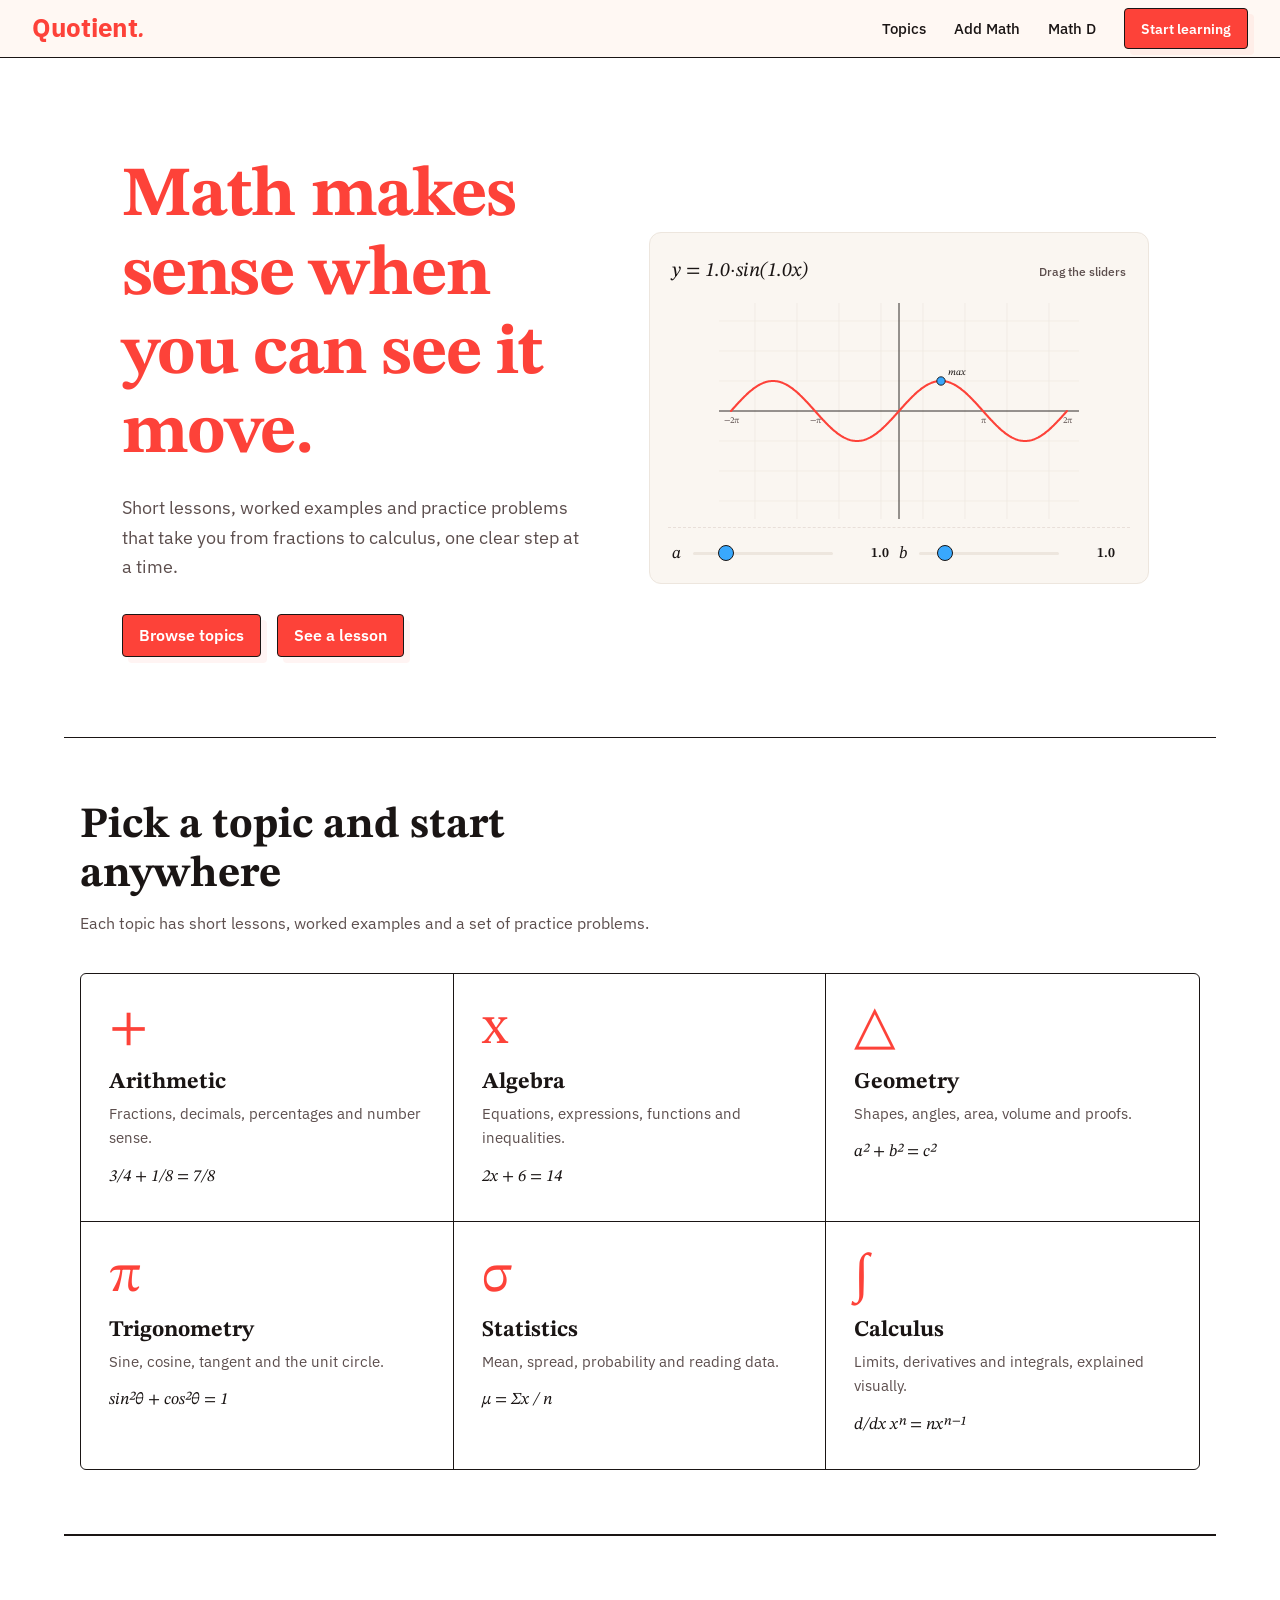
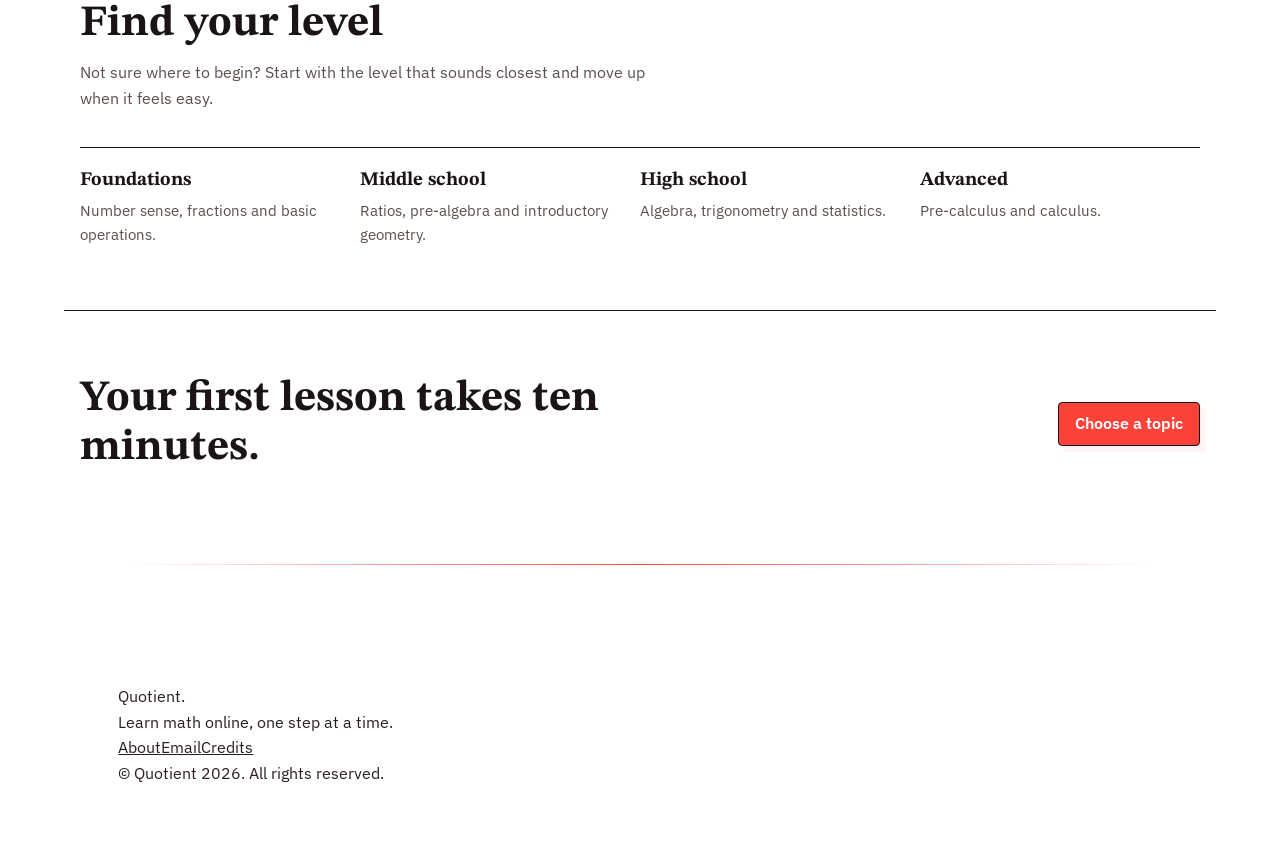
==== commit e005c106: "Added Graph" ====
--- a/index.html
+++ b/index.html
@@ -27,38 +27,76 @@
     <noscript
       ><link href="/assets/css/style.min.css" rel="stylesheet"
     /></noscript>
-    <style>
-      .steps {
-        background: var(--bg);
-        border: 1.5px solid var(--text-dark);
-        border-radius: 6px;
-        padding: 28px;
-        font-family: var(--serif);
-        font-size: 1.5rem;
-        min-height: 300px;
-        box-shadow: var(--shadow-box);
-      }
-      .steps .row {
-        padding: 10px 0;
-        border-bottom: 1px dashed var(--border);
-      }
-      .steps .row:last-child {
-        border: 0;
-      }
-      .steps .why {
-        display: block;
-        font: 500 0.9rem var(--sans);
-        color: var(--text-secondary);
-        margin-bottom: 2px;
-      }
-      .steps .row.new {
-        animation: in 0.35s ease-out;
-      }
-      .steps b {
-        color: var(--primary);
-      }
-    </style>
   </head>
+  <style>
+    .steps {
+      background: var(--bg);
+      border: 1.5px solid var(--text-dark);
+      border-radius: 6px;
+      padding: 28px;
+      font-family: var(--serif);
+      font-size: 1.5rem;
+      min-height: 300px;
+      box-shadow: var(--shadow-box);
+    }
+    .steps .row {
+      padding: 10px 0;
+      border-bottom: 1px dashed var(--border);
+    }
+    .steps .row:last-child {
+      border: 0;
+    }
+    .steps .why {
+      display: block;
+      font: 500 0.9rem var(--sans);
+      color: var(--text-secondary);
+      margin-bottom: 2px;
+    }
+    .steps .row.new {
+      animation: in 0.35s ease-out;
+    }
+    .steps b {
+      color: var(--primary);
+    }
+    .eq {
+      font-family: var(--serif);
+      font-size: 1.5rem;
+      font-style: italic;
+      display: flex;
+      justify-content: space-between;
+      align-items: baseline;
+      padding: 4px 4px 10px;
+    }
+    .eq small {
+      font: 500 0.85rem var(--sans);
+      color: var(--text-secondary);
+      font-style: normal;
+    }
+    .ctrl {
+      display: grid;
+      grid-template-columns: auto 1fr auto;
+      gap: 6px 14px;
+      align-items: center;
+      padding: 12px 4px 2px;
+      border-top: 1px dashed var(--border);
+      margin-top: 8px;
+    }
+    .ctrl label {
+      font-family: var(--serif);
+      font-style: italic;
+      font-size: 1.15rem;
+    }
+    .ctrl output {
+      font-variant-numeric: tabular-nums;
+      font-weight: 600;
+      min-width: 2.5em;
+      text-align: right;
+    }
+    input[type="range"] {
+      width: 100%;
+      accent-color: var(--primary);
+    }
+  </style>
   <body>
     <header>
       <div class="bar">
@@ -85,7 +123,6 @@
         </nav>
       </div>
     </header>
-
     <main>
       <div class="wrap hero">
         <div>
@@ -99,7 +136,6 @@
             <a class="btn alt" href="#example">See a lesson</a>
           </div>
         </div>
-
         <div class="plot" aria-label="Interactive graph of a sine wave">
           <div class="eq">
             <span id="eq">y = 1·sin(1x)</span><small>Drag the sliders</small>
@@ -180,7 +216,6 @@
           </div>
         </div>
       </div>
-
       <section id="topics" class="band">
         <div class="wrap">
           <div class="head">
@@ -262,7 +297,6 @@
           </div>
         </div>
       </section>
-
       <section>
         <div class="wrap close">
           <h2>Your first lesson takes ten minutes.</h2>
@@ -270,7 +304,6 @@
         </div>
       </section>
     </main>
-
     <footer>
       <div class="wrap">
         <div>
@@ -285,76 +318,15 @@
         <div>© Quotient 2026. All rights reserved.</div>
       </div>
     </footer>
-
-    <script>
-      (function () {
-        /* Interactive graph */
-        var a = document.getElementById("a"),
-          b = document.getElementById("b"),
-          curve = document.getElementById("curve"),
-          pt = document.getElementById("pt"),
-          eq = document.getElementById("eq"),
-          av = document.getElementById("av"),
-          bv = document.getElementById("bv");
-        var PX = 280 / (2 * Math.PI),
-          PY = 50;
-        function draw() {
-          var A = +a.value,
-            B = +b.value,
-            d = "";
-          for (var i = 0; i <= 300; i++) {
-            var x = -2 * Math.PI + i * ((4 * Math.PI) / 300);
-            d +=
-              (i ? "L" : "M") +
-              (300 + x * PX).toFixed(1) +
-              " " +
-              (180 - A * Math.sin(B * x) * PY).toFixed(1);
-          }
-          curve.setAttribute("d", d);
-          var px = Math.PI / (2 * B);
-          pt.setAttribute(
-            "transform",
-            "translate(" +
-              (300 + px * PX).toFixed(1) +
-              " " +
-              (180 - A * PY).toFixed(1) +
-              ")",
-          );
-          var as = A.toFixed(1),
-            bs = B.toFixed(1);
-          eq.textContent = "y = " + as + "·sin(" + bs + "x)";
-          av.textContent = as;
-          bv.textContent = bs;
-        }
-        a.addEventListener("input", draw);
-        b.addEventListener("input", draw);
-        draw();
-
-        /* Worked example */
-        var steps = [
-          ["Subtract 6 from both sides", "2<i>x</i> = 8"],
-          ["Divide both sides by 2", "<i>x</i> = 4"],
-          ["Check: 2(4) + 6 = 14", "<b>x = 4 ✓</b>"],
-        ];
-        var box = document.getElementById("steps"),
-          next = document.getElementById("next"),
-          n = 0;
-        var first = box.innerHTML;
-        next.addEventListener("click", function () {
-          if (n >= steps.length) return;
-          var s = steps[n++],
-            r = document.createElement("div");
-          r.className = "row new";
-          r.innerHTML = '<span class="why">' + s[0] + "</span>" + s[1];
-          box.appendChild(r);
-          if (n >= steps.length) next.disabled = true;
-        });
-        document.getElementById("reset").addEventListener("click", function () {
-          box.innerHTML = first;
-          n = 0;
-          next.disabled = false;
-        });
-      })();
-    </script>
+    <script
+      nonce="&lt;?= $csp_nonce ?&gt;"
+      src="/assets/javascripts/main.js"
+      type="module"
+    ></script>
+    <script
+      nonce="&lt;?= $csp_nonce ?&gt;"
+      src="/assets/javascripts/graph.js"
+      type="module"
+    ></script>
   </body>
 </html>
--- a/assets/css/style.min.css
+++ b/assets/css/style.min.css
@@ -1 +1 @@
-*{box-sizing:border-box}html{scroll-behavior:smooth}body{margin:0;color:var(--text-dark);font-family:var(--sans);line-height:1.6}a{color:inherit}:focus-visible{outline:3px solid var(--secondary);outline-offset:3px}.wrap{max-width:1120px;margin:0 auto;padding:4rem 1rem}h1,h2,h3{font-family:var(--serif);line-height:1.12;margin:0;font-weight:700}h1{color:var(--primary)}main{padding:28px 5%}:root{--primary:#fd4239;--primary-dark:#d1362e;--primary-darker:#a32924;--primary-light:#fe6e67;--primary-lighter:#fe9a95;--secondary:#39a8fd;--secondary-alt:#87b38d;--com1:#1a0d0c;--com2:#0d1f2a;--com3:#372f2d12;--bg:#fff8f2;--background:#f5f0e835;--surface:#ebe6dd;--card-bg:#fff;--white:#fff;--text:#2a1f1e;--text-secondary:#5c4e4d;--text-disabled:#9c9291;--text-light:#7a6d6c;--text-dark:#1a1514;--text-darker:#2a2322;--border:#e8dfd9;--border-light:#ede6e0;--border-lighter:#f3ede8;--success:#27ae60;--success-bg:#e8f6ef;--warning:#f39c12;--warning-bg:#fef5e7;--error:#e74c3c;--error-bg:#fdedec;--info:#3498db;--info-bg:#ebf5fb;--gray-50:#fff8f2;--gray-100:#fcf5ef;--gray-200:#f7f0e8;--gray-300:#ede6de;--gray-400:#d8d1ca;--gray-500:#b8b1aa;--gray-600:#8a837c;--gray-700:#5d5650;--gray-800:#3a3530;--gray-900:#231f1c;--shadow-sm:0 1px 2px rgba(253,66,57,.08);--shadow-md:0 2px 4px rgba(253,66,57,.12);--shadow-lg:0 4px 12px rgba(253,66,57,.16);--shadow-xl:0 8px 25px rgba(253,66,57,.15);--shadow-box:6px 6px 0 #fd42390f;--gradient-primary:linear-gradient( 45deg,var(--primary-dark),var(--primary) );--gradient-hero:linear-gradient( 135deg,var(--gray-200) 0%,var(--gray-300) 100% );--gradient-overlay:linear-gradient(transparent,rgba(253,66,57,.1));--transition-fast:.2s ease;--transition-normal:.3s ease;--transition-slow:.4s ease;--transition-bounce:cubic-bezier(.175,.885,.32,1.275);--serif:"STIX Two Text","Cambria Math",Georgia,serif;--sans:"IBM Plex Sans",system-ui,-apple-system,"Segoe UI",sans-serif}.mobile-header-container{position:relative;z-index:1001}.mobile-header{display:flex;justify-content:space-between;align-items:center;padding:0 5%;transition:background .5s ease,box-shadow .5s ease,height .4s ease}.mobile-header::after{content:"";position:absolute;bottom:0;left:50%;transform:translateX(-50%);width:0;height:1px;background:linear-gradient(90deg,transparent,var(--primary),transparent);transition:width .6s cubic-bezier(.4,0,.2,1)}.mobile-header.scrolled::after{width:80%}.mobile-header.scrolled{background:var(--surface2);box-shadow:var(--shadow-sm);height:56px}@supports (backdrop-filter:blur(1px)) or (-webkit-backdrop-filter:blur(1px)){.mobile-header.scrolled{backdrop-filter:blur(20px) saturate(180%);-webkit-backdrop-filter:blur(20px) saturate(180%)}}.mobile-header:has(.hamburger-menu.active)::after{content:none}.mobile-header.scrolled:has(.hamburger-menu.active){background:transparent !important;backdrop-filter:none}.logo{display:flex;align-items:center;z-index:10}.logo a{display:flex;align-items:center;gap:10px;position:relative}.logo a::before{content:"";position:absolute;inset:-6px -10px;border-radius:6px;background:var(--primary);opacity:0;transform:scale(.9);transition:opacity .3s ease,transform .3s ease}.logo a:hover::before{opacity:.06;transform:scale(1)}.logo img{height:30px;width:auto;position:relative}.mobile-header .header-nav,.mobile-header .header-social{display:none}.hamburger-menu{align-items:unset;width:32px;height:22px;display:flex;flex-direction:column;justify-content:space-between;cursor:pointer;z-index:1003;border:none;background:transparent;padding:0;position:relative;overflow:visible;box-shadow:unset}.hamburger-menu.active{height:32px}.hamburger-menu span{display:block;height:2px;width:100%;background:var(--primary);border-radius:2px;transform-origin:left center;transition:transform .4s cubic-bezier(.23,1,.32,1),opacity .3s ease,width .3s ease}.hamburger-menu span:nth-child(2){width:70%;margin-left:auto}.hamburger-menu:hover{box-shadow:unset;transform:none}.hamburger-menu.active{background:transparent}.hamburger-menu.active span:nth-child(1){transform:rotate(45deg) translate(5px)}.hamburger-menu.active span:nth-child(2){width:0;opacity:0}.hamburger-menu.active span:nth-child(3){transform:rotate(-45deg) translate(5px)}.hamburger-menu::before{content:none}.fullscreen-menu{position:fixed;top:0;left:0;width:100dvw;height:100dvh;display:flex;flex-direction:column;align-items:stretch;z-index:1000;opacity:0;visibility:hidden;pointer-events:none;transition:opacity .4s cubic-bezier(.4,0,.2,1),visibility .4s ease;overflow-y:auto;overflow-x:hidden;background:radial-gradient( ellipse 80% 60% at 90% 10%,var(--com3) 0%,transparent 60% ),radial-gradient( ellipse 60% 80% at 10% 90%,var(--com3) 0%,transparent 60% ),var(--bg)}.fullscreen-menu::before{content:"";position:fixed;inset:0;background-image:linear-gradient(var(--border-lighter) 1px,transparent 1px),linear-gradient(90deg,var(--border-lighter) 1px,transparent 1px);background-size:40px 40px;pointer-events:none;z-index:0}.fullscreen-menu::after{content:"";position:fixed;left:0;top:0;width:1px;height:0;background:linear-gradient( 180deg,transparent 0%,var(--primary) 15%,var(--primary) 85%,transparent 100% );transition:height .7s cubic-bezier(.4,0,.2,1) .05s;z-index:2}.fullscreen-menu.active::after{height:100%}.fullscreen-menu.active{opacity:1;visibility:visible;pointer-events:auto}.menu-content{display:flex;flex-direction:column;padding:88px 20px 48px;min-height:100%;position:relative;z-index:1}.menu-content::before{content:"— Navigation";display:block;font-size:10px;font-weight:600;letter-spacing:.18em;text-transform:uppercase;color:var(--primary-light);margin-bottom:12px;padding:0 4px;opacity:0;transition:opacity .4s ease .1s}.fullscreen-menu.active .menu-content::before{opacity:1}.fullscreen-menu .header-nav{display:flex;flex-direction:column;gap:4px}.fullscreen-menu .header-nav > *{opacity:0;transform:translateX(-16px);transition:opacity .4s ease,transform .4s ease}.fullscreen-menu.active .header-nav > *:nth-child(1){opacity:1;transform:none;transition-delay:.1s}.fullscreen-menu.active .header-nav > *:nth-child(2){opacity:1;transform:none;transition-delay:.16s}.fullscreen-menu.active .header-nav > *:nth-child(3){opacity:1;transform:none;transition-delay:.22s}.fullscreen-menu.active .header-nav > *:nth-child(4){opacity:1;transform:none;transition-delay:.28s}.fullscreen-menu.active .header-nav > *:nth-child(5){opacity:1;transform:none;transition-delay:.34s}.fullscreen-menu .header-nav > a:not(.nav-accordion){display:flex;align-items:center;gap:14px;padding:12px 14px;border-radius:10px;border:.5px solid var(--border-light);background:var(--border-lighter);transition:background .25s ease,color .25s ease,border-color .25s ease,padding-left .25s ease}.fullscreen-menu .header-nav > a:not(.nav-accordion)::before{content:"";width:32px;height:32px;min-width:32px;background:var(--border-light);border-radius:8px;display:block}.fullscreen-menu .header-nav > a:not(.nav-accordion):hover{background:var(--com3);color:var(--text-darker);border-color:var(--border);padding-left:18px}.fullscreen-menu .nav-dropdown{display:flex;flex-direction:column}.fullscreen-menu .nav-accordion{cursor:pointer;padding:12px 14px;display:flex;justify-content:space-between;align-items:center;border-radius:10px;font-size:.95rem;font-weight:bold;letter-spacing:.01em;background:var(--border-lighter);border:.5px solid var(--border-light);transition:background .25s ease,color .25s ease,border-color .25s ease,padding-left .25s ease;margin:0}.fullscreen-menu .nav-accordion:hover{background:var(--com3);border-color:var(--border);padding-left:18px}.fullscreen-menu .nav-accordion.active{background:var(--com3);border-color:var(--border);border-radius:10px 10px 0 0;height:4rem}.fullscreen-menu .nav-accordion .arrow img{transition:transform .35s cubic-bezier(.4,0,.2,1);opacity:.4;filter:invert(var(--dark-invert,0))}.fullscreen-menu .nav-accordion.active .arrow img{transform:rotate(180deg);opacity:.8}.fullscreen-menu .nav-dropdown-content{position:static;max-height:0;opacity:0;visibility:hidden;overflow:hidden;transform:none;box-shadow:none;background:var(--border-lighter);border-left:2px solid var(--border);margin:0 0 4px 0;border-radius:0 0 8px 8px;width:100%;transition:max-height .38s cubic-bezier(.25,1,.5,1),opacity .25s ease,visibility .3s ease;will-change:max-height,opacity}.fullscreen-menu .nav-dropdown-content.open{max-height:600px;opacity:1;visibility:visible}.fullscreen-menu .nav-dropdown-content ul{list-style:none;margin:0;padding:6px 0 10px}.fullscreen-menu .nav-dropdown-content li{background:transparent;box-shadow:none;margin:0}.fullscreen-menu .nav-dropdown-content a{display:block;color:var(--text);padding:9px 16px 9px 20px;border-radius:6px;letter-spacing:.01em;transition:background .2s ease,color .2s ease,padding-left .2s ease}.fullscreen-menu .nav-dropdown-content a:hover{background:var(--com3);color:var(--text-darker);padding-left:26px}.fullscreen-menu .header-social{display:flex;align-items:center;gap:10px;margin-top:32px;padding-top:24px;border-top:1px solid var(--border-light);opacity:0;transform:translateY(12px);transition:opacity .4s ease .38s,transform .4s ease .38s}.fullscreen-menu .header-social::before{content:"Follow";font-size:10px;font-weight:600;letter-spacing:.15em;text-transform:uppercase;color:var(--primary-light);white-space:nowrap;margin-right:4px}.fullscreen-menu.active .header-social{opacity:1;transform:none}.fullscreen-menu .header-social a{display:flex;align-items:center;justify-content:center;width:38px;height:38px;border-radius:50%;border:1px solid var(--primary);transition:all .3s ease;position:relative;overflow:hidden;color:var(--primary)}.fullscreen-menu .header-social a::before{content:"";position:absolute;inset:0;background:var(--primary);border-radius:50%;transform:scale(0);transition:transform .3s cubic-bezier(.4,0,.2,1)}.fullscreen-menu .header-social a:hover::before{transform:scale(1)}.fullscreen-menu .header-social a:hover{border-color:var(--primary);transform:translateY(-2px);box-shadow:var(--shadow-md)}.fullscreen-menu .header-social a:hover img{filter:brightness(0) invert(1)}.menu-footer{margin-top:auto;padding-top:24px;opacity:0;transform:translateY(8px);transition:opacity .4s ease .45s,transform .4s ease .45s}.fullscreen-menu.active .menu-footer{opacity:1;transform:none}.menu-footer p,.menu-footer span,.menu-footer a{font-size:11px;color:var(--text-disabled);letter-spacing:.04em}.nav-dropdown{position:relative}.nav-accordion{cursor:pointer;padding:6px 12px;color:var(--primary);font-size:1rem;display:flex;text-transform:uppercase;transition:background .25s ease,transform .25s ease,color .25s ease}.nav-accordion:hover{background:var(--com3);transform:translateY(-1px)}.nav-accordion .arrow img{opacity:.6;transition:transform .3s ease,opacity .3s ease}.nav-dropdown:hover .nav-accordion .arrow img{transform:rotate(180deg);opacity:1}.nav-dropdown-content{position:absolute;top:calc(100% + 8px);left:0;transform:translateY(-8px);background:var(--card-bg);backdrop-filter:blur(20px);-webkit-backdrop-filter:blur(20px);width:max-content;min-width:200px;border-radius:var(--radius);box-shadow:var(--shadow);opacity:0;visibility:hidden;transition:opacity .25s ease,transform .3s cubic-bezier(.4,0,.2,1),visibility .25s ease;overflow:hidden;border:.5px solid var(--border-light)}.nav-dropdown-content ul{list-style:none;margin:0;padding:8px 0 10px}.nav-dropdown-content li{margin:0}.nav-dropdown-content a{display:flex;align-items:center;gap:10px;color:var(--text);padding:9px 18px;letter-spacing:.01em;transition:background .2s ease,color .2s ease,padding-left .2s ease}.nav-dropdown-content a:hover{background:var(--com3);color:var(--primary);padding-left:22px}.nav-dropdown:hover .nav-dropdown-content{opacity:1;visibility:visible;transform:translateY(0)}@media (min-width:1150px){.mobile-header .header-nav,.mobile-header .header-social{display:flex}.hamburger-menu,.fullscreen-menu{display:none !important}.mobile-header .header-nav a{font-size:.95rem;font-weight:500;padding:6px 12px;color:var(--primary);border-radius:6px;letter-spacing:.02em;transition:background .25s ease,transform .25s ease}.mobile-header .header-nav a:hover{background:var(--com3);transform:translateY(-1px)}.mobile-header .header-social{gap:8px}.mobile-header .header-social a{display:flex;align-items:center;justify-content:center;width:38px;height:38px;border-radius:50%;color:var(--primary);transition:all .3s ease;position:relative;overflow:hidden}.mobile-header .header-social a::before{content:"";position:absolute;inset:0;background:var(--primary);transform:scale(0);transition:transform .3s cubic-bezier(.4,0,.2,1)}.mobile-header .header-social a:hover::before{transform:scale(1)}.mobile-header .header-social a:hover{border-color:var(--primary);transform:translateY(-2px);box-shadow:var(--shadow-sm);color:var(--white)}}.no-scroll{overflow:hidden !important}@media (min-width:600px){.menu-content{padding-top:88px}}.hero-section{align-items:center;padding:72px 1rem 80px}.hero{display:grid;grid-template-columns:1fr 1.1fr;gap:48px;align-items:center;padding:72px 0 80px}.hero h1{font-size:clamp(2.6rem,5.6vw,4.4rem);letter-spacing:-.02em}.hero p{font-size:1.15rem;color:var(--text-secondary);max-width:30em;margin:20px 0 32px}.cta{display:flex;gap:16px;flex-wrap:wrap}.plot{background:#fff;border:1.5px solid var(--text-dark);border-radius:6px;box-shadow:var(--shadow-box);padding:16px}.plot svg{display:block;width:100%;height:auto}.eq{font-family:var(--serif);font-size:1.5rem;font-style:italic;display:flex;justify-content:space-between;align-items:baseline;padding:4px 4px 10px}.eq small{font:500 .85rem var(--sans);color:var(--text-secondary);font-style:normal}.ctrl{display:grid;grid-template-columns:auto 1fr auto;gap:6px 14px;align-items:center;padding:12px 4px 2px;border-top:1px dashed var(--border);margin-top:8px}.ctrl label{font-family:var(--serif);font-style:italic;font-size:1.15rem}.ctrl output{font-variant-numeric:tabular-nums;font-weight:600;min-width:2.5em;text-align:right}input[type="range"]{width:100%;accent-color:var(--primary)}@media (max-width:900px){.hero{padding:48px 24px 56px}}.hero-ch{padding:48px 24px 56px}.course{padding:0 0 88px}.card-grid{display:grid;grid-template-columns:repeat(auto-fill,minmax(300px,1fr));gap:28px}.card-container{display:flex}.card-link{position:relative;display:flex;flex-direction:column;width:100%;overflow:hidden;text-decoration:none;color:var(--text-dark);background:var(--card-bg);border:1.5px solid var(--text-dark);border-radius:6px;box-shadow:4px 4px 0 var(--text-dark);transition:transform var(--transition-fast),box-shadow var(--transition-fast)}.card-link:hover{transform:translate(-2px,-2px);box-shadow:7px 7px 0 var(--text-dark)}.card-link:active{transform:translate(2px,2px);box-shadow:2px 2px 0 var(--text-dark)}.card-shine{position:absolute;inset:0;z-index:2;pointer-events:none;background:linear-gradient( 110deg,transparent 35%,rgba(255,255,255,.55) 50%,transparent 65% );transform:translateX(-120%)}.card-link:hover .card-shine{transform:translateX(120%);transition:transform .7s ease}.card-image{position:relative;aspect-ratio:350/240;background-color:var(--gray-100);background-image:linear-gradient(var(--border) 1px,transparent 1px),linear-gradient(90deg,var(--border) 1px,transparent 1px);background-size:24px 24px;border-bottom:1.5px solid var(--text-dark);display:flex;align-items:center;justify-content:center;overflow:hidden}.card-image::before{content:attr(data-symbol);font-family:var(--serif);font-style:italic;font-weight:700;font-size:3.6rem;color:var(--primary);position:absolute}.card-image img{position:relative;width:100%;height:100%;object-fit:cover;display:block}.card-content{padding:20px 22px 24px;flex:1}.card-title{font-size:1.3rem;margin-bottom:10px}.card-topic-description{margin:0;color:var(--text-secondary);font-size:.95rem}.lesson-tag{display:inline-block;margin:14px 8px 0 0;padding:3px 10px;font-size:.8rem;font-weight:600;color:var(--text-dark);background:var(--gray-200);border:1px solid var(--border);border-radius:99px}@media (max-width:560px){.card-grid{grid-template-columns:1fr}}.problem-block{background:var(--bg);border:1px solid var(--border);border-radius:12px;padding:1.2rem .8rem .8rem;margin-bottom:1.75rem;box-shadow:0 1px 3px rgba(0,0,0,.05),0 1px 2px rgba(0,0,0,.03);transition:transform .2s ease,box-shadow .2s ease}.problem-block:hover{transform:translateY(-2px);box-shadow:0 10px 15px -3px rgba(0,0,0,.05),0 4px 6px -2px rgba(0,0,0,.02)}.problem-title{font-size:1.1rem;font-weight:600;color:var(--primary);margin-bottom:1.25rem;padding-bottom:.5rem;border-bottom:1px dashed var(--border)}.proof-steps{list-style:none;padding-left:0;margin:0}.proof-steps li{position:relative;padding-left:.3rem;margin-bottom:.75rem}mjx-container[jax="CHTML"][display="true"],.mjx-container[display="true"]{display:flex !important;justify-content:flex-start !important;text-align:left !important;margin:0 !important;padding:.5rem 0 !important;max-width:100% !important;box-sizing:border-box !important;overflow-x:auto !important;overflow-y:hidden !important;-webkit-overflow-scrolling:touch}mjx-math[display="true"],html body mjx-container[jax="CHTML"][display="true"] > mjx-math{display:inline-flex !important;align-items:center !important;text-align:left !important;margin-left:0 !important;margin-right:auto !important;padding:0 !important;white-space:nowrap !important;flex-shrink:0 !important}mjx-math[display="true"] *{box-sizing:border-box !important}.proof-steps li:last-child{color:var(--primary);font-weight:500}.proof-steps li:last-child::after{background-color:var(--primary)}.MathJax,.mjx-chtml:not([display="block"]),mjx-container[jax="CHTML"]:not([display="true"]){padding:2px 4px !important;border-radius:4px;background-color:transparent !important}.section-heading{font-size:1.25rem;font-weight:700;color:var(--primary);margin:1.5rem 0 1rem;padding-bottom:.4rem;border-bottom:2px solid #e1e6ea}.problem{margin:1.25rem 0;border-radius:8px}.question{font-weight:600;color:var(--primary);background:var(--error-bg);padding:.6rem .85rem;border-left:4px solid var(--primary);font-size:1.2rem;margin:0}.step{color:#2c3e50;margin:.4rem 0;padding:.25rem 0 .25rem .85rem;border-left:2px dashed #cfd8e0}.step-side-label{font-weight:700;color:var(--primary);margin-right:.35rem}.step-side-label-end{margin-left:.5rem;margin-right:0;opacity:.85}header{background:rgba(255,248,242,.92);border-bottom:1.5px solid var(--text-dark);position:sticky;top:0;z-index:5}.bar{display:flex;align-items:center;justify-content:space-between;padding:.5rem 2rem}.brand{font-family:var(--serif);font-size:1.6rem;font-weight:700;text-decoration:none;letter-spacing:-.01em}.brand i{color:var(--primary);font-weight:500}nav ul{display:flex;gap:28px;list-style:none;margin:0;padding:0;align-items:center}nav a{text-decoration:none;font-weight:500;font-size:.95rem}nav a:hover{color:var(--primary)}button,.btn{display:inline-block;background:var(--primary);color:#fff;text-decoration:none;font-weight:600;padding:8px 16px;border:1.5px solid var(--text-dark);border-radius:4px;box-shadow:var(--shadow-box);transition:transform .12s,box-shadow .12s;cursor:pointer;font:inherit;font-weight:600}button:hover{transform:translate(-1px,-1px);box-shadow:4px 4px 0 var(--text-dark)}button:active{transform:translate(2px,2px);box-shadow:var(--shadow-box)}button.alt{background:#fff;color:var(--text-dark)}nav .btn{padding:8px 16px;font-size:.9rem;color:#fff}.head{max-width:36em;margin-bottom:36px}.head h2{font-size:clamp(1.9rem,3.6vw,2.7rem)}.head p{color:var(--text-secondary);margin:12px 0 0}.band{background:var(--card-bg);border-block:1.5px solid var(--text-dark)}footer{background-color:var(--card-bg);color:var(--text);padding:56px 8% 0;position:relative;overflow:hidden}footer::before{content:"";position:absolute;top:0;left:10%;width:80%;height:1px;background:linear-gradient(90deg,transparent,var(--primary),transparent)}.footer-container{display:grid;grid-template-rows:auto;margin:0 auto;padding:0;gap:8px}.always-open,.accordion{font-size:1rem;font-weight:600;letter-spacing:.06em;text-transform:uppercase;color:var(--primary);line-height:1.5;padding:0 8px 10px;border-bottom:1px solid rgba(197,26,72,.12)}footer ul{list-style:none;margin:0;padding:0}footer ul li{display:flex;align-items:center;padding:2px 0;border-radius:6px;transition:background .2s ease}footer ul li:hover{background:rgba(197,26,72,.05)}footer ul li a{color:var(--text);display:flex;align-items:center;gap:8px;font-size:.92rem;padding:8px 10px;width:100%;border-radius:6px;transition:color .2s ease,padding-left .2s ease}footer ul li a:hover{color:var(--primary);padding-left:14px}.social-link{display:flex;align-items:center;gap:10px}.footer-image{margin-bottom:16px;display:block}.description{line-height:1.75;font-size:.9rem}footer .footer-copyright{text-align:center;padding:20px 0;font-size:13px;margin-top:40px;color:var(--text);opacity:.8;letter-spacing:.02em}footer .footer-copyright a{color:var(--primary)}@media (min-width:1150px){.always-open{margin-bottom:12px}.arrow{display:none}footer{border-radius:0}.footer-container{padding:28px 0 0;max-width:100%;grid-template-columns:repeat(5,1fr);gap:24px;align-items:start}footer .accordion-content,footer .footer-column:first-child .accordion-content{display:block !important;max-height:none !important;opacity:1 !important;visibility:visible !important}}@media (max-width:1150px){footer{padding:48px 5% 0}footer ul{margin:0 8px}footer ul li{padding:2px 0;margin:2px 0;border-radius:6px;border-bottom:none;background:transparent}footer .accordion-content{display:block;max-height:0;overflow:hidden;opacity:0;visibility:hidden;transition:max-height .4s cubic-bezier(.4,0,.2,1),opacity .3s ease}.accordion{cursor:pointer;display:flex;justify-content:space-between;align-items:center;padding:13px 12px;border-radius:8px;font-size:1rem;font-weight:600;letter-spacing:.05em;text-transform:uppercase;color:var(--primary);background:transparent;border-bottom:1px solid rgba(197,26,72,.1);transition:background .25s ease,padding-left .25s ease}.accordion:hover{background:rgba(197,26,72,.04);padding-left:16px}.accordion .arrow{opacity:.5;transition:transform .35s cubic-bezier(.4,0,.2,1),opacity .25s ease}.accordion.active .arrow{transform:rotate(180deg);opacity:1}.accordion.active{background:rgba(197,26,72,.06);border-bottom-color:transparent;border-radius:8px 8px 0 0}.always-open{display:none}}.matrix{display:grid;grid-template-columns:repeat(3,1fr);border:1.5px solid var(--text-dark);background:var(--card-bg);border-radius:6px;overflow:hidden}.cell{display:block;text-decoration:none;padding:28px 28px 30px;border-right:1.5px solid var(--text-dark);border-bottom:1.5px solid var(--text-dark);transition:background .15s}.cell:nth-child(3n){border-right:0}.cell:nth-last-child(-n + 3){border-bottom:0}.cell:hover{background:var(--gray-200)}.sym{font-family:var(--serif);font-size:3.4rem;line-height:1;color:var(--primary);display:block;margin-bottom:14px}.cell h3{font-size:1.4rem;margin-bottom:6px}.cell span.d{color:var(--text-secondary);font-size:.95rem;display:block}.cell em{display:block;margin-top:14px;font-family:var(--serif);font-size:1.05rem;color:var(--text-dark)}.work{display:grid;grid-template-columns:1fr 1.2fr;gap:48px;align-items:start}@keyframes in{from{opacity:0;transform:translateY(6px)}to{opacity:1;transform:none}}.work .btns{display:flex;gap:12px;margin-top:22px}.work ol{padding-left:1.2em;color:var(--text-secondary)}.work ol li{margin:10px 0}.work ol strong{color:var(--text-dark)}.levels{display:grid;grid-template-columns:repeat(4,1fr);gap:0;border-top:1.5px solid var(--text-dark)}.lv{padding:22px 20px 0 0}.lv h3{font-size:1.2rem}.lv p{color:var(--text-secondary);font-size:.95rem;margin:6px 0 0}.close{text-align:left;display:flex;justify-content:space-between;gap:32px;align-items:center;flex-wrap:wrap}.close h2{font-size:clamp(1.9rem,3.6vw,2.7rem);max-width:16em}@media (max-width:900px){.hero,.work{grid-template-columns:1fr;gap:40px}.matrix{grid-template-columns:1fr 1fr}.cell:nth-child(3n){border-right:1.5px solid var(--text-dark)}.cell:nth-child(2n){border-right:0}.cell:nth-last-child(-n + 3){border-bottom:1.5px solid var(--text-dark)}.cell:nth-last-child(-n + 2){border-bottom:0}.levels{grid-template-columns:1fr 1fr}nav ul li:not(:last-child){display:none}}@media (max-width:560px){.matrix,.levels{grid-template-columns:1fr}.cell{border-right:0 !important;border-bottom:1.5px solid var(--text-dark) !important}.cell:last-child{border-bottom:0 !important}}@media (prefers-reduced-motion:reduce){*{animation:none !important;transition:none !important;scroll-behavior:auto}}+*{box-sizing:border-box}html{scroll-behavior:smooth}body{margin:0;color:var(--text-dark);font-family:var(--sans);line-height:1.6}a{color:inherit}:focus-visible{outline:3px solid var(--secondary);outline-offset:3px}.wrap{margin:0 auto;padding:4rem 1rem}h1,h2,h3{font-family:var(--serif);line-height:1.12;margin:0;font-weight:700}h1{color:var(--primary)}main{padding:28px 5%}:root{--primary:#fd4239;--primary-dark:#d1362e;--primary-darker:#a32924;--primary-light:#fe6e67;--primary-lighter:#fe9a95;--secondary:#39a8fd;--secondary-alt:#87b38d;--com1:#1a0d0c;--com2:#0d1f2a;--com3:#372f2d12;--bg:#fff8f2;--background:#f5f0e835;--surface:#ebe6dd;--card-bg:#fff;--white:#fff;--text:#2a1f1e;--text-secondary:#5c4e4d;--text-disabled:#9c9291;--text-light:#7a6d6c;--text-dark:#1a1514;--text-darker:#2a2322;--paper:#faf6f1;--ink:#1a1514;--grid:#ede6de;--muted:#5c4e4d;--curve:#fd4239;--dot:#39a8fd;--border:#e8dfd9;--border-light:#ede6e0;--border-lighter:#f3ede8;--success:#27ae60;--success-bg:#e8f6ef;--warning:#f39c12;--warning-bg:#fef5e7;--error:#e74c3c;--error-bg:#fdedec;--info:#3498db;--info-bg:#ebf5fb;--gray-50:#fff8f2;--gray-100:#fcf5ef;--gray-200:#f7f0e8;--gray-300:#ede6de;--gray-400:#d8d1ca;--gray-500:#b8b1aa;--gray-600:#8a837c;--gray-700:#5d5650;--gray-800:#3a3530;--gray-900:#231f1c;--shadow-sm:0 1px 2px rgba(253,66,57,.08);--shadow-md:0 2px 4px rgba(253,66,57,.12);--shadow-lg:0 4px 12px rgba(253,66,57,.16);--shadow-xl:0 8px 25px rgba(253,66,57,.15);--shadow-box:6px 6px 0 #fd42390f;--gradient-primary:linear-gradient( 45deg,var(--primary-dark),var(--primary) );--gradient-hero:linear-gradient( 135deg,var(--gray-200) 0%,var(--gray-300) 100% );--gradient-overlay:linear-gradient(transparent,rgba(253,66,57,.1));--transition-fast:.2s ease;--transition-normal:.3s ease;--transition-slow:.4s ease;--transition-bounce:cubic-bezier(.175,.885,.32,1.275);--serif:"STIX Two Text","Cambria Math",Georgia,serif;--sans:"IBM Plex Sans",system-ui,-apple-system,"Segoe UI",sans-serif}.hero-section{align-items:center;padding:72px 1rem 80px}.hero{display:grid;grid-template-columns:1fr 1.1fr;gap:48px;align-items:center;padding:72px 5% 80px}.hero h1{font-size:clamp(2.6rem,5.6vw,4.4rem);letter-spacing:-.02em}.hero p{font-size:1.15rem;color:var(--text-secondary);max-width:30em;margin:20px 0 32px}.cta{display:flex;gap:16px;flex-wrap:wrap}@media (max-width:900px){.hero{padding:48px 24px 56px}}.hero-ch{padding:48px 24px 56px}.course{padding:0 0 88px}.card-grid{display:grid;grid-template-columns:repeat(auto-fill,minmax(300px,1fr));gap:28px}.card-container{display:flex}.card-link{position:relative;display:flex;flex-direction:column;width:100%;overflow:hidden;text-decoration:none;color:var(--text-dark);background:var(--card-bg);border:1.5px solid var(--text-dark);border-radius:6px;box-shadow:4px 4px 0 var(--text-dark);transition:transform var(--transition-fast),box-shadow var(--transition-fast)}.card-link:hover{transform:translate(-2px,-2px);box-shadow:7px 7px 0 var(--text-dark)}.card-link:active{transform:translate(2px,2px);box-shadow:2px 2px 0 var(--text-dark)}.card-shine{position:absolute;inset:0;z-index:2;pointer-events:none;background:linear-gradient( 110deg,transparent 35%,rgba(255,255,255,.55) 50%,transparent 65% );transform:translateX(-120%)}.card-link:hover .card-shine{transform:translateX(120%);transition:transform .7s ease}.card-image{position:relative;aspect-ratio:350/240;background-color:var(--gray-100);background-image:linear-gradient(var(--border) 1px,transparent 1px),linear-gradient(90deg,var(--border) 1px,transparent 1px);background-size:24px 24px;border-bottom:1.5px solid var(--text-dark);display:flex;align-items:center;justify-content:center;overflow:hidden}.card-image::before{content:attr(data-symbol);font-family:var(--serif);font-style:italic;font-weight:700;font-size:3.6rem;color:var(--primary);position:absolute}.card-image img{position:relative;width:100%;height:100%;object-fit:cover;display:block}.card-content{padding:20px 22px 24px;flex:1}.card-title{font-size:1.3rem;margin-bottom:10px}.card-topic-description{margin:0;color:var(--text-secondary);font-size:.95rem}.lesson-tag{display:inline-block;margin:14px 8px 0 0;padding:3px 10px;font-size:.8rem;font-weight:600;color:var(--text-dark);background:var(--gray-200);border:1px solid var(--border);border-radius:99px}@media (max-width:560px){.card-grid{grid-template-columns:1fr}}.problem-block{background:var(--bg);border:1px solid var(--border);border-radius:12px;padding:1.2rem .8rem .8rem;margin-bottom:1.75rem;box-shadow:0 1px 3px rgba(0,0,0,.05),0 1px 2px rgba(0,0,0,.03);transition:transform .2s ease,box-shadow .2s ease}.problem-block:hover{transform:translateY(-2px);box-shadow:0 10px 15px -3px rgba(0,0,0,.05),0 4px 6px -2px rgba(0,0,0,.02)}.problem-title{font-size:1.1rem;font-weight:600;color:var(--primary);margin-bottom:1.25rem;padding-bottom:.5rem;border-bottom:1px dashed var(--border)}.proof-steps{list-style:none;padding-left:0;margin:0}.proof-steps li{position:relative;padding-left:.3rem;margin-bottom:.75rem}mjx-container[jax="CHTML"][display="true"],.mjx-container[display="true"]{display:flex !important;justify-content:flex-start !important;text-align:left !important;margin:0 !important;padding:.5rem 0 !important;max-width:100% !important;box-sizing:border-box !important;overflow-x:auto !important;overflow-y:hidden !important;-webkit-overflow-scrolling:touch}mjx-math[display="true"],html body mjx-container[jax="CHTML"][display="true"] > mjx-math{display:inline-flex !important;align-items:center !important;text-align:left !important;margin-left:0 !important;margin-right:auto !important;padding:0 !important;white-space:nowrap !important;flex-shrink:0 !important}mjx-math[display="true"] *{box-sizing:border-box !important}.proof-steps li:last-child{color:var(--primary);font-weight:500}.proof-steps li:last-child::after{background-color:var(--primary)}.MathJax,.mjx-chtml:not([display="block"]),mjx-container[jax="CHTML"]:not([display="true"]){padding:2px 4px !important;border-radius:4px;background-color:transparent !important}.section-heading{font-size:1.6rem;font-weight:700;color:var(--primary);margin:1.5rem 0 1rem;padding-bottom:.4rem;border-bottom:2px solid var(--primary)}.problem{margin:1.25rem 0;border-radius:8px}.question{font-weight:600;color:var(--primary);background:var(--error-bg);padding:.6rem .85rem;border-left:4px solid var(--primary);font-size:1.2rem;margin:0}.m-step{color:#2c3e50;margin:.4rem 0;padding:.25rem 0 .25rem .85rem;border-left:2px dashed #cfd8e0}.step-side-label{font-weight:700;color:var(--primary);margin-right:.35rem}.step-side-label-end{margin-left:.5rem;margin-right:0;opacity:.85}header{background:rgba(255,248,242,.92);border-bottom:1.5px solid var(--text-dark);position:sticky;top:0;z-index:5}.bar{display:flex;align-items:center;justify-content:space-between;padding:.5rem 2rem}.brand{color:var(--primary);font-size:1.6rem;font-weight:700;text-decoration:none;letter-spacing:-.01em}.brand i{color:var(--primary);font-weight:500}nav ul{display:flex;gap:28px;list-style:none;margin:0;padding:0;align-items:center}nav a{text-decoration:none;font-weight:500;font-size:.95rem}nav a:hover{color:var(--primary)}button,.btn{display:inline-block;background:var(--primary);color:#fff;text-decoration:none;font-weight:600;padding:8px 16px;border:1.5px solid var(--text-dark);border-radius:4px;box-shadow:var(--shadow-box);transition:transform .12s,box-shadow .12s;cursor:pointer;font:inherit;font-weight:600}button:hover{transform:translate(-1px,-1px);box-shadow:4px 4px 0 var(--text-dark)}button:active{transform:translate(2px,2px);box-shadow:var(--shadow-box)}button.alt{background:#fff;color:var(--text-dark)}nav .btn{padding:8px 16px;font-size:.9rem;color:#fff}.head{max-width:36em;margin-bottom:36px}.head h2{font-size:clamp(1.9rem,3.6vw,2.7rem)}.head p{color:var(--text-secondary);margin:12px 0 0}.band{background:var(--card-bg);border-block:1.5px solid var(--text-dark)}footer{background-color:var(--card-bg);color:var(--text);padding:56px 8% 0;position:relative;overflow:hidden}footer::before{content:"";position:absolute;top:0;left:10%;width:80%;height:1px;background:linear-gradient(90deg,transparent,var(--primary),transparent)}.footer-container{display:grid;grid-template-rows:auto;margin:0 auto;padding:0;gap:8px}.always-open,.accordion{font-size:1rem;font-weight:600;letter-spacing:.06em;text-transform:uppercase;color:var(--primary);line-height:1.5;padding:0 8px 10px;border-bottom:1px solid rgba(197,26,72,.12)}footer ul{list-style:none;margin:0;padding:0}footer ul li{display:flex;align-items:center;padding:2px 0;border-radius:6px;transition:background .2s ease}footer ul li:hover{background:rgba(197,26,72,.05)}footer ul li a{color:var(--text);display:flex;align-items:center;gap:8px;font-size:.92rem;padding:8px 10px;width:100%;border-radius:6px;transition:color .2s ease,padding-left .2s ease}footer ul li a:hover{color:var(--primary);padding-left:14px}.social-link{display:flex;align-items:center;gap:10px}.footer-image{margin-bottom:16px;display:block}.description{line-height:1.75;font-size:.9rem}footer .footer-copyright{text-align:center;padding:20px 0;font-size:13px;margin-top:40px;color:var(--text);opacity:.8;letter-spacing:.02em}footer .footer-copyright a{color:var(--primary)}@media (min-width:1150px){.always-open{margin-bottom:12px}.arrow{display:none}footer{border-radius:0}.footer-container{padding:28px 0 0;max-width:100%;grid-template-columns:repeat(5,1fr);gap:24px;align-items:start}footer .accordion-content,footer .footer-column:first-child .accordion-content{display:block !important;max-height:none !important;opacity:1 !important;visibility:visible !important}}@media (max-width:1150px){footer{padding:48px 5% 0}footer ul{margin:0 8px}footer ul li{padding:2px 0;margin:2px 0;border-radius:6px;border-bottom:none;background:transparent}footer .accordion-content{display:block;max-height:0;overflow:hidden;opacity:0;visibility:hidden;transition:max-height .4s cubic-bezier(.4,0,.2,1),opacity .3s ease}.accordion{cursor:pointer;display:flex;justify-content:space-between;align-items:center;padding:13px 12px;border-radius:8px;font-size:1rem;font-weight:600;letter-spacing:.05em;text-transform:uppercase;color:var(--primary);background:transparent;border-bottom:1px solid rgba(197,26,72,.1);transition:background .25s ease,padding-left .25s ease}.accordion:hover{background:rgba(197,26,72,.04);padding-left:16px}.accordion .arrow{opacity:.5;transition:transform .35s cubic-bezier(.4,0,.2,1),opacity .25s ease}.accordion.active .arrow{transform:rotate(180deg);opacity:1}.accordion.active{background:rgba(197,26,72,.06);border-bottom-color:transparent;border-radius:8px 8px 0 0}.always-open{display:none}}.matrix{display:grid;grid-template-columns:repeat(3,1fr);border:1.5px solid var(--text-dark);background:var(--card-bg);border-radius:6px;overflow:hidden}.cell{display:block;text-decoration:none;padding:28px 28px 30px;border-right:1.5px solid var(--text-dark);border-bottom:1.5px solid var(--text-dark);transition:background .15s}.cell:nth-child(3n){border-right:0}.cell:nth-last-child(-n + 3){border-bottom:0}.cell:hover{background:var(--gray-200)}.sym{font-family:var(--serif);font-size:3.4rem;line-height:1;color:var(--primary);display:block;margin-bottom:14px}.cell h3{font-size:1.4rem;margin-bottom:6px}.cell span.d{color:var(--text-secondary);font-size:.95rem;display:block}.cell em{display:block;margin-top:14px;font-family:var(--serif);font-size:1.05rem;color:var(--text-dark)}.work{display:grid;grid-template-columns:1fr 1.2fr;gap:48px;align-items:start}@keyframes in{from{opacity:0;transform:translateY(6px)}to{opacity:1;transform:none}}.work .btns{display:flex;gap:12px;margin-top:22px}.work ol{padding-left:1.2em;color:var(--text-secondary)}.work ol li{margin:10px 0}.work ol strong{color:var(--text-dark)}.levels{display:grid;grid-template-columns:repeat(4,1fr);gap:0;border-top:1.5px solid var(--text-dark)}.lv{padding:22px 20px 0 0}.lv h3{font-size:1.2rem}.lv p{color:var(--text-secondary);font-size:.95rem;margin:6px 0 0}.close{text-align:left;display:flex;justify-content:space-between;gap:32px;align-items:center;flex-wrap:wrap}.close h2{font-size:clamp(1.9rem,3.6vw,2.7rem);max-width:16em}@media (max-width:900px){.hero,.work{grid-template-columns:1fr;gap:40px}.matrix{grid-template-columns:1fr 1fr}.cell:nth-child(3n){border-right:1.5px solid var(--text-dark)}.cell:nth-child(2n){border-right:0}.cell:nth-last-child(-n + 3){border-bottom:1.5px solid var(--text-dark)}.cell:nth-last-child(-n + 2){border-bottom:0}.levels{grid-template-columns:1fr 1fr}nav ul li:not(:last-child){display:none}}@media (max-width:560px){.matrix,.levels{grid-template-columns:1fr}.cell{border-right:0 !important;border-bottom:1.5px solid var(--text-dark) !important}.cell:last-child{border-bottom:0 !important}}@media (prefers-reduced-motion:reduce){*{animation:none !important;transition:none !important;scroll-behavior:auto}}.plot{width:100%;max-width:500px;background:var(--paper);border:1px solid var(--grid);border-radius:12px;padding:18px 18px 14px;position:relative;font-family:"STIX Two Text",serif;color:var(--ink);box-sizing:border-box;margin:0 auto}.plot *,.plot *::before,.plot *::after{box-sizing:border-box}.plot .eq{display:flex;align-items:baseline;justify-content:space-between;margin-bottom:6px}.plot .eq span{font-size:20px;font-style:italic}.plot .eq small{font-size:12px;color:var(--muted);font-style:normal}.plot svg{display:block;width:100%;max-width:360px;height:auto;margin:0 auto;overflow:visible;cursor:grab;touch-action:none;-webkit-user-select:none;user-select:none}.plot svg:active{cursor:grabbing}.plot .ctrl{display:flex;align-items:center;gap:10px;font-size:15px;color:var(--muted);flex-wrap:wrap}.plot .ctrl label{font-style:italic;font-size:17px;color:var(--ink)}.plot .ctrl input[type="range"]{-webkit-appearance:none;appearance:none;width:140px;height:3px;background:var(--grid);border-radius:2px;outline:none}.plot .ctrl input[type="range"]::-webkit-slider-thumb{-webkit-appearance:none;height:16px;width:16px;border-radius:50%;background:var(--dot);border:1.5px solid var(--ink);cursor:pointer}.plot .ctrl input[type="range"]::-moz-range-thumb{height:16px;width:16px;border-radius:50%;background:var(--dot);border:1.5px solid var(--ink);cursor:pointer}.plot .ctrl output{font-size:14px;color:var(--ink);min-width:44px}#quadrantBadge{position:absolute;top:16px;right:18px;font-size:11px;letter-spacing:.3px;color:var(--muted);background:rgba(255,255,255,.6);border:1px solid var(--grid);padding:3px 8px;border-radius:6px;font-style:normal}
--- a/assets/css/style.min.css
+++ b/assets/css/style.min.css
@@ -1 +1 @@
-*{box-sizing:border-box}html{scroll-behavior:smooth}body{margin:0;color:var(--text-dark);font-family:var(--sans);line-height:1.6}a{color:inherit}:focus-visible{outline:3px solid var(--secondary);outline-offset:3px}.wrap{max-width:1120px;margin:0 auto;padding:4rem 1rem}h1,h2,h3{font-family:var(--serif);line-height:1.12;margin:0;font-weight:700}h1{color:var(--primary)}main{padding:28px 5%}:root{--primary:#fd4239;--primary-dark:#d1362e;--primary-darker:#a32924;--primary-light:#fe6e67;--primary-lighter:#fe9a95;--secondary:#39a8fd;--secondary-alt:#87b38d;--com1:#1a0d0c;--com2:#0d1f2a;--com3:#372f2d12;--bg:#fff8f2;--background:#f5f0e835;--surface:#ebe6dd;--card-bg:#fff;--white:#fff;--text:#2a1f1e;--text-secondary:#5c4e4d;--text-disabled:#9c9291;--text-light:#7a6d6c;--text-dark:#1a1514;--text-darker:#2a2322;--border:#e8dfd9;--border-light:#ede6e0;--border-lighter:#f3ede8;--success:#27ae60;--success-bg:#e8f6ef;--warning:#f39c12;--warning-bg:#fef5e7;--error:#e74c3c;--error-bg:#fdedec;--info:#3498db;--info-bg:#ebf5fb;--gray-50:#fff8f2;--gray-100:#fcf5ef;--gray-200:#f7f0e8;--gray-300:#ede6de;--gray-400:#d8d1ca;--gray-500:#b8b1aa;--gray-600:#8a837c;--gray-700:#5d5650;--gray-800:#3a3530;--gray-900:#231f1c;--shadow-sm:0 1px 2px rgba(253,66,57,.08);--shadow-md:0 2px 4px rgba(253,66,57,.12);--shadow-lg:0 4px 12px rgba(253,66,57,.16);--shadow-xl:0 8px 25px rgba(253,66,57,.15);--shadow-box:6px 6px 0 #fd42390f;--gradient-primary:linear-gradient( 45deg,var(--primary-dark),var(--primary) );--gradient-hero:linear-gradient( 135deg,var(--gray-200) 0%,var(--gray-300) 100% );--gradient-overlay:linear-gradient(transparent,rgba(253,66,57,.1));--transition-fast:.2s ease;--transition-normal:.3s ease;--transition-slow:.4s ease;--transition-bounce:cubic-bezier(.175,.885,.32,1.275);--serif:"STIX Two Text","Cambria Math",Georgia,serif;--sans:"IBM Plex Sans",system-ui,-apple-system,"Segoe UI",sans-serif}.mobile-header-container{position:relative;z-index:1001}.mobile-header{display:flex;justify-content:space-between;align-items:center;padding:0 5%;transition:background .5s ease,box-shadow .5s ease,height .4s ease}.mobile-header::after{content:"";position:absolute;bottom:0;left:50%;transform:translateX(-50%);width:0;height:1px;background:linear-gradient(90deg,transparent,var(--primary),transparent);transition:width .6s cubic-bezier(.4,0,.2,1)}.mobile-header.scrolled::after{width:80%}.mobile-header.scrolled{background:var(--surface2);box-shadow:var(--shadow-sm);height:56px}@supports (backdrop-filter:blur(1px)) or (-webkit-backdrop-filter:blur(1px)){.mobile-header.scrolled{backdrop-filter:blur(20px) saturate(180%);-webkit-backdrop-filter:blur(20px) saturate(180%)}}.mobile-header:has(.hamburger-menu.active)::after{content:none}.mobile-header.scrolled:has(.hamburger-menu.active){background:transparent !important;backdrop-filter:none}.logo{display:flex;align-items:center;z-index:10}.logo a{display:flex;align-items:center;gap:10px;position:relative}.logo a::before{content:"";position:absolute;inset:-6px -10px;border-radius:6px;background:var(--primary);opacity:0;transform:scale(.9);transition:opacity .3s ease,transform .3s ease}.logo a:hover::before{opacity:.06;transform:scale(1)}.logo img{height:30px;width:auto;position:relative}.mobile-header .header-nav,.mobile-header .header-social{display:none}.hamburger-menu{align-items:unset;width:32px;height:22px;display:flex;flex-direction:column;justify-content:space-between;cursor:pointer;z-index:1003;border:none;background:transparent;padding:0;position:relative;overflow:visible;box-shadow:unset}.hamburger-menu.active{height:32px}.hamburger-menu span{display:block;height:2px;width:100%;background:var(--primary);border-radius:2px;transform-origin:left center;transition:transform .4s cubic-bezier(.23,1,.32,1),opacity .3s ease,width .3s ease}.hamburger-menu span:nth-child(2){width:70%;margin-left:auto}.hamburger-menu:hover{box-shadow:unset;transform:none}.hamburger-menu.active{background:transparent}.hamburger-menu.active span:nth-child(1){transform:rotate(45deg) translate(5px)}.hamburger-menu.active span:nth-child(2){width:0;opacity:0}.hamburger-menu.active span:nth-child(3){transform:rotate(-45deg) translate(5px)}.hamburger-menu::before{content:none}.fullscreen-menu{position:fixed;top:0;left:0;width:100dvw;height:100dvh;display:flex;flex-direction:column;align-items:stretch;z-index:1000;opacity:0;visibility:hidden;pointer-events:none;transition:opacity .4s cubic-bezier(.4,0,.2,1),visibility .4s ease;overflow-y:auto;overflow-x:hidden;background:radial-gradient( ellipse 80% 60% at 90% 10%,var(--com3) 0%,transparent 60% ),radial-gradient( ellipse 60% 80% at 10% 90%,var(--com3) 0%,transparent 60% ),var(--bg)}.fullscreen-menu::before{content:"";position:fixed;inset:0;background-image:linear-gradient(var(--border-lighter) 1px,transparent 1px),linear-gradient(90deg,var(--border-lighter) 1px,transparent 1px);background-size:40px 40px;pointer-events:none;z-index:0}.fullscreen-menu::after{content:"";position:fixed;left:0;top:0;width:1px;height:0;background:linear-gradient( 180deg,transparent 0%,var(--primary) 15%,var(--primary) 85%,transparent 100% );transition:height .7s cubic-bezier(.4,0,.2,1) .05s;z-index:2}.fullscreen-menu.active::after{height:100%}.fullscreen-menu.active{opacity:1;visibility:visible;pointer-events:auto}.menu-content{display:flex;flex-direction:column;padding:88px 20px 48px;min-height:100%;position:relative;z-index:1}.menu-content::before{content:"— Navigation";display:block;font-size:10px;font-weight:600;letter-spacing:.18em;text-transform:uppercase;color:var(--primary-light);margin-bottom:12px;padding:0 4px;opacity:0;transition:opacity .4s ease .1s}.fullscreen-menu.active .menu-content::before{opacity:1}.fullscreen-menu .header-nav{display:flex;flex-direction:column;gap:4px}.fullscreen-menu .header-nav > *{opacity:0;transform:translateX(-16px);transition:opacity .4s ease,transform .4s ease}.fullscreen-menu.active .header-nav > *:nth-child(1){opacity:1;transform:none;transition-delay:.1s}.fullscreen-menu.active .header-nav > *:nth-child(2){opacity:1;transform:none;transition-delay:.16s}.fullscreen-menu.active .header-nav > *:nth-child(3){opacity:1;transform:none;transition-delay:.22s}.fullscreen-menu.active .header-nav > *:nth-child(4){opacity:1;transform:none;transition-delay:.28s}.fullscreen-menu.active .header-nav > *:nth-child(5){opacity:1;transform:none;transition-delay:.34s}.fullscreen-menu .header-nav > a:not(.nav-accordion){display:flex;align-items:center;gap:14px;padding:12px 14px;border-radius:10px;border:.5px solid var(--border-light);background:var(--border-lighter);transition:background .25s ease,color .25s ease,border-color .25s ease,padding-left .25s ease}.fullscreen-menu .header-nav > a:not(.nav-accordion)::before{content:"";width:32px;height:32px;min-width:32px;background:var(--border-light);border-radius:8px;display:block}.fullscreen-menu .header-nav > a:not(.nav-accordion):hover{background:var(--com3);color:var(--text-darker);border-color:var(--border);padding-left:18px}.fullscreen-menu .nav-dropdown{display:flex;flex-direction:column}.fullscreen-menu .nav-accordion{cursor:pointer;padding:12px 14px;display:flex;justify-content:space-between;align-items:center;border-radius:10px;font-size:.95rem;font-weight:bold;letter-spacing:.01em;background:var(--border-lighter);border:.5px solid var(--border-light);transition:background .25s ease,color .25s ease,border-color .25s ease,padding-left .25s ease;margin:0}.fullscreen-menu .nav-accordion:hover{background:var(--com3);border-color:var(--border);padding-left:18px}.fullscreen-menu .nav-accordion.active{background:var(--com3);border-color:var(--border);border-radius:10px 10px 0 0;height:4rem}.fullscreen-menu .nav-accordion .arrow img{transition:transform .35s cubic-bezier(.4,0,.2,1);opacity:.4;filter:invert(var(--dark-invert,0))}.fullscreen-menu .nav-accordion.active .arrow img{transform:rotate(180deg);opacity:.8}.fullscreen-menu .nav-dropdown-content{position:static;max-height:0;opacity:0;visibility:hidden;overflow:hidden;transform:none;box-shadow:none;background:var(--border-lighter);border-left:2px solid var(--border);margin:0 0 4px 0;border-radius:0 0 8px 8px;width:100%;transition:max-height .38s cubic-bezier(.25,1,.5,1),opacity .25s ease,visibility .3s ease;will-change:max-height,opacity}.fullscreen-menu .nav-dropdown-content.open{max-height:600px;opacity:1;visibility:visible}.fullscreen-menu .nav-dropdown-content ul{list-style:none;margin:0;padding:6px 0 10px}.fullscreen-menu .nav-dropdown-content li{background:transparent;box-shadow:none;margin:0}.fullscreen-menu .nav-dropdown-content a{display:block;color:var(--text);padding:9px 16px 9px 20px;border-radius:6px;letter-spacing:.01em;transition:background .2s ease,color .2s ease,padding-left .2s ease}.fullscreen-menu .nav-dropdown-content a:hover{background:var(--com3);color:var(--text-darker);padding-left:26px}.fullscreen-menu .header-social{display:flex;align-items:center;gap:10px;margin-top:32px;padding-top:24px;border-top:1px solid var(--border-light);opacity:0;transform:translateY(12px);transition:opacity .4s ease .38s,transform .4s ease .38s}.fullscreen-menu .header-social::before{content:"Follow";font-size:10px;font-weight:600;letter-spacing:.15em;text-transform:uppercase;color:var(--primary-light);white-space:nowrap;margin-right:4px}.fullscreen-menu.active .header-social{opacity:1;transform:none}.fullscreen-menu .header-social a{display:flex;align-items:center;justify-content:center;width:38px;height:38px;border-radius:50%;border:1px solid var(--primary);transition:all .3s ease;position:relative;overflow:hidden;color:var(--primary)}.fullscreen-menu .header-social a::before{content:"";position:absolute;inset:0;background:var(--primary);border-radius:50%;transform:scale(0);transition:transform .3s cubic-bezier(.4,0,.2,1)}.fullscreen-menu .header-social a:hover::before{transform:scale(1)}.fullscreen-menu .header-social a:hover{border-color:var(--primary);transform:translateY(-2px);box-shadow:var(--shadow-md)}.fullscreen-menu .header-social a:hover img{filter:brightness(0) invert(1)}.menu-footer{margin-top:auto;padding-top:24px;opacity:0;transform:translateY(8px);transition:opacity .4s ease .45s,transform .4s ease .45s}.fullscreen-menu.active .menu-footer{opacity:1;transform:none}.menu-footer p,.menu-footer span,.menu-footer a{font-size:11px;color:var(--text-disabled);letter-spacing:.04em}.nav-dropdown{position:relative}.nav-accordion{cursor:pointer;padding:6px 12px;color:var(--primary);font-size:1rem;display:flex;text-transform:uppercase;transition:background .25s ease,transform .25s ease,color .25s ease}.nav-accordion:hover{background:var(--com3);transform:translateY(-1px)}.nav-accordion .arrow img{opacity:.6;transition:transform .3s ease,opacity .3s ease}.nav-dropdown:hover .nav-accordion .arrow img{transform:rotate(180deg);opacity:1}.nav-dropdown-content{position:absolute;top:calc(100% + 8px);left:0;transform:translateY(-8px);background:var(--card-bg);backdrop-filter:blur(20px);-webkit-backdrop-filter:blur(20px);width:max-content;min-width:200px;border-radius:var(--radius);box-shadow:var(--shadow);opacity:0;visibility:hidden;transition:opacity .25s ease,transform .3s cubic-bezier(.4,0,.2,1),visibility .25s ease;overflow:hidden;border:.5px solid var(--border-light)}.nav-dropdown-content ul{list-style:none;margin:0;padding:8px 0 10px}.nav-dropdown-content li{margin:0}.nav-dropdown-content a{display:flex;align-items:center;gap:10px;color:var(--text);padding:9px 18px;letter-spacing:.01em;transition:background .2s ease,color .2s ease,padding-left .2s ease}.nav-dropdown-content a:hover{background:var(--com3);color:var(--primary);padding-left:22px}.nav-dropdown:hover .nav-dropdown-content{opacity:1;visibility:visible;transform:translateY(0)}@media (min-width:1150px){.mobile-header .header-nav,.mobile-header .header-social{display:flex}.hamburger-menu,.fullscreen-menu{display:none !important}.mobile-header .header-nav a{font-size:.95rem;font-weight:500;padding:6px 12px;color:var(--primary);border-radius:6px;letter-spacing:.02em;transition:background .25s ease,transform .25s ease}.mobile-header .header-nav a:hover{background:var(--com3);transform:translateY(-1px)}.mobile-header .header-social{gap:8px}.mobile-header .header-social a{display:flex;align-items:center;justify-content:center;width:38px;height:38px;border-radius:50%;color:var(--primary);transition:all .3s ease;position:relative;overflow:hidden}.mobile-header .header-social a::before{content:"";position:absolute;inset:0;background:var(--primary);transform:scale(0);transition:transform .3s cubic-bezier(.4,0,.2,1)}.mobile-header .header-social a:hover::before{transform:scale(1)}.mobile-header .header-social a:hover{border-color:var(--primary);transform:translateY(-2px);box-shadow:var(--shadow-sm);color:var(--white)}}.no-scroll{overflow:hidden !important}@media (min-width:600px){.menu-content{padding-top:88px}}.hero-section{align-items:center;padding:72px 1rem 80px}.hero{display:grid;grid-template-columns:1fr 1.1fr;gap:48px;align-items:center;padding:72px 0 80px}.hero h1{font-size:clamp(2.6rem,5.6vw,4.4rem);letter-spacing:-.02em}.hero p{font-size:1.15rem;color:var(--text-secondary);max-width:30em;margin:20px 0 32px}.cta{display:flex;gap:16px;flex-wrap:wrap}.plot{background:#fff;border:1.5px solid var(--text-dark);border-radius:6px;box-shadow:var(--shadow-box);padding:16px}.plot svg{display:block;width:100%;height:auto}.eq{font-family:var(--serif);font-size:1.5rem;font-style:italic;display:flex;justify-content:space-between;align-items:baseline;padding:4px 4px 10px}.eq small{font:500 .85rem var(--sans);color:var(--text-secondary);font-style:normal}.ctrl{display:grid;grid-template-columns:auto 1fr auto;gap:6px 14px;align-items:center;padding:12px 4px 2px;border-top:1px dashed var(--border);margin-top:8px}.ctrl label{font-family:var(--serif);font-style:italic;font-size:1.15rem}.ctrl output{font-variant-numeric:tabular-nums;font-weight:600;min-width:2.5em;text-align:right}input[type="range"]{width:100%;accent-color:var(--primary)}@media (max-width:900px){.hero{padding:48px 24px 56px}}.hero-ch{padding:48px 24px 56px}.course{padding:0 0 88px}.card-grid{display:grid;grid-template-columns:repeat(auto-fill,minmax(300px,1fr));gap:28px}.card-container{display:flex}.card-link{position:relative;display:flex;flex-direction:column;width:100%;overflow:hidden;text-decoration:none;color:var(--text-dark);background:var(--card-bg);border:1.5px solid var(--text-dark);border-radius:6px;box-shadow:4px 4px 0 var(--text-dark);transition:transform var(--transition-fast),box-shadow var(--transition-fast)}.card-link:hover{transform:translate(-2px,-2px);box-shadow:7px 7px 0 var(--text-dark)}.card-link:active{transform:translate(2px,2px);box-shadow:2px 2px 0 var(--text-dark)}.card-shine{position:absolute;inset:0;z-index:2;pointer-events:none;background:linear-gradient( 110deg,transparent 35%,rgba(255,255,255,.55) 50%,transparent 65% );transform:translateX(-120%)}.card-link:hover .card-shine{transform:translateX(120%);transition:transform .7s ease}.card-image{position:relative;aspect-ratio:350/240;background-color:var(--gray-100);background-image:linear-gradient(var(--border) 1px,transparent 1px),linear-gradient(90deg,var(--border) 1px,transparent 1px);background-size:24px 24px;border-bottom:1.5px solid var(--text-dark);display:flex;align-items:center;justify-content:center;overflow:hidden}.card-image::before{content:attr(data-symbol);font-family:var(--serif);font-style:italic;font-weight:700;font-size:3.6rem;color:var(--primary);position:absolute}.card-image img{position:relative;width:100%;height:100%;object-fit:cover;display:block}.card-content{padding:20px 22px 24px;flex:1}.card-title{font-size:1.3rem;margin-bottom:10px}.card-topic-description{margin:0;color:var(--text-secondary);font-size:.95rem}.lesson-tag{display:inline-block;margin:14px 8px 0 0;padding:3px 10px;font-size:.8rem;font-weight:600;color:var(--text-dark);background:var(--gray-200);border:1px solid var(--border);border-radius:99px}@media (max-width:560px){.card-grid{grid-template-columns:1fr}}.problem-block{background:var(--bg);border:1px solid var(--border);border-radius:12px;padding:1.2rem .8rem .8rem;margin-bottom:1.75rem;box-shadow:0 1px 3px rgba(0,0,0,.05),0 1px 2px rgba(0,0,0,.03);transition:transform .2s ease,box-shadow .2s ease}.problem-block:hover{transform:translateY(-2px);box-shadow:0 10px 15px -3px rgba(0,0,0,.05),0 4px 6px -2px rgba(0,0,0,.02)}.problem-title{font-size:1.1rem;font-weight:600;color:var(--primary);margin-bottom:1.25rem;padding-bottom:.5rem;border-bottom:1px dashed var(--border)}.proof-steps{list-style:none;padding-left:0;margin:0}.proof-steps li{position:relative;padding-left:.3rem;margin-bottom:.75rem}mjx-container[jax="CHTML"][display="true"],.mjx-container[display="true"]{display:flex !important;justify-content:flex-start !important;text-align:left !important;margin:0 !important;padding:.5rem 0 !important;max-width:100% !important;box-sizing:border-box !important;overflow-x:auto !important;overflow-y:hidden !important;-webkit-overflow-scrolling:touch}mjx-math[display="true"],html body mjx-container[jax="CHTML"][display="true"] > mjx-math{display:inline-flex !important;align-items:center !important;text-align:left !important;margin-left:0 !important;margin-right:auto !important;padding:0 !important;white-space:nowrap !important;flex-shrink:0 !important}mjx-math[display="true"] *{box-sizing:border-box !important}.proof-steps li:last-child{color:var(--primary);font-weight:500}.proof-steps li:last-child::after{background-color:var(--primary)}.MathJax,.mjx-chtml:not([display="block"]),mjx-container[jax="CHTML"]:not([display="true"]){padding:2px 4px !important;border-radius:4px;background-color:transparent !important}.section-heading{font-size:1.25rem;font-weight:700;color:var(--primary);margin:1.5rem 0 1rem;padding-bottom:.4rem;border-bottom:2px solid #e1e6ea}.problem{margin:1.25rem 0;border-radius:8px}.question{font-weight:600;color:var(--primary);background:var(--error-bg);padding:.6rem .85rem;border-left:4px solid var(--primary);font-size:1.2rem;margin:0}.step{color:#2c3e50;margin:.4rem 0;padding:.25rem 0 .25rem .85rem;border-left:2px dashed #cfd8e0}.step-side-label{font-weight:700;color:var(--primary);margin-right:.35rem}.step-side-label-end{margin-left:.5rem;margin-right:0;opacity:.85}header{background:rgba(255,248,242,.92);border-bottom:1.5px solid var(--text-dark);position:sticky;top:0;z-index:5}.bar{display:flex;align-items:center;justify-content:space-between;padding:.5rem 2rem}.brand{font-family:var(--serif);font-size:1.6rem;font-weight:700;text-decoration:none;letter-spacing:-.01em}.brand i{color:var(--primary);font-weight:500}nav ul{display:flex;gap:28px;list-style:none;margin:0;padding:0;align-items:center}nav a{text-decoration:none;font-weight:500;font-size:.95rem}nav a:hover{color:var(--primary)}button,.btn{display:inline-block;background:var(--primary);color:#fff;text-decoration:none;font-weight:600;padding:8px 16px;border:1.5px solid var(--text-dark);border-radius:4px;box-shadow:var(--shadow-box);transition:transform .12s,box-shadow .12s;cursor:pointer;font:inherit;font-weight:600}button:hover{transform:translate(-1px,-1px);box-shadow:4px 4px 0 var(--text-dark)}button:active{transform:translate(2px,2px);box-shadow:var(--shadow-box)}button.alt{background:#fff;color:var(--text-dark)}nav .btn{padding:8px 16px;font-size:.9rem;color:#fff}.head{max-width:36em;margin-bottom:36px}.head h2{font-size:clamp(1.9rem,3.6vw,2.7rem)}.head p{color:var(--text-secondary);margin:12px 0 0}.band{background:var(--card-bg);border-block:1.5px solid var(--text-dark)}footer{background-color:var(--card-bg);color:var(--text);padding:56px 8% 0;position:relative;overflow:hidden}footer::before{content:"";position:absolute;top:0;left:10%;width:80%;height:1px;background:linear-gradient(90deg,transparent,var(--primary),transparent)}.footer-container{display:grid;grid-template-rows:auto;margin:0 auto;padding:0;gap:8px}.always-open,.accordion{font-size:1rem;font-weight:600;letter-spacing:.06em;text-transform:uppercase;color:var(--primary);line-height:1.5;padding:0 8px 10px;border-bottom:1px solid rgba(197,26,72,.12)}footer ul{list-style:none;margin:0;padding:0}footer ul li{display:flex;align-items:center;padding:2px 0;border-radius:6px;transition:background .2s ease}footer ul li:hover{background:rgba(197,26,72,.05)}footer ul li a{color:var(--text);display:flex;align-items:center;gap:8px;font-size:.92rem;padding:8px 10px;width:100%;border-radius:6px;transition:color .2s ease,padding-left .2s ease}footer ul li a:hover{color:var(--primary);padding-left:14px}.social-link{display:flex;align-items:center;gap:10px}.footer-image{margin-bottom:16px;display:block}.description{line-height:1.75;font-size:.9rem}footer .footer-copyright{text-align:center;padding:20px 0;font-size:13px;margin-top:40px;color:var(--text);opacity:.8;letter-spacing:.02em}footer .footer-copyright a{color:var(--primary)}@media (min-width:1150px){.always-open{margin-bottom:12px}.arrow{display:none}footer{border-radius:0}.footer-container{padding:28px 0 0;max-width:100%;grid-template-columns:repeat(5,1fr);gap:24px;align-items:start}footer .accordion-content,footer .footer-column:first-child .accordion-content{display:block !important;max-height:none !important;opacity:1 !important;visibility:visible !important}}@media (max-width:1150px){footer{padding:48px 5% 0}footer ul{margin:0 8px}footer ul li{padding:2px 0;margin:2px 0;border-radius:6px;border-bottom:none;background:transparent}footer .accordion-content{display:block;max-height:0;overflow:hidden;opacity:0;visibility:hidden;transition:max-height .4s cubic-bezier(.4,0,.2,1),opacity .3s ease}.accordion{cursor:pointer;display:flex;justify-content:space-between;align-items:center;padding:13px 12px;border-radius:8px;font-size:1rem;font-weight:600;letter-spacing:.05em;text-transform:uppercase;color:var(--primary);background:transparent;border-bottom:1px solid rgba(197,26,72,.1);transition:background .25s ease,padding-left .25s ease}.accordion:hover{background:rgba(197,26,72,.04);padding-left:16px}.accordion .arrow{opacity:.5;transition:transform .35s cubic-bezier(.4,0,.2,1),opacity .25s ease}.accordion.active .arrow{transform:rotate(180deg);opacity:1}.accordion.active{background:rgba(197,26,72,.06);border-bottom-color:transparent;border-radius:8px 8px 0 0}.always-open{display:none}}.matrix{display:grid;grid-template-columns:repeat(3,1fr);border:1.5px solid var(--text-dark);background:var(--card-bg);border-radius:6px;overflow:hidden}.cell{display:block;text-decoration:none;padding:28px 28px 30px;border-right:1.5px solid var(--text-dark);border-bottom:1.5px solid var(--text-dark);transition:background .15s}.cell:nth-child(3n){border-right:0}.cell:nth-last-child(-n + 3){border-bottom:0}.cell:hover{background:var(--gray-200)}.sym{font-family:var(--serif);font-size:3.4rem;line-height:1;color:var(--primary);display:block;margin-bottom:14px}.cell h3{font-size:1.4rem;margin-bottom:6px}.cell span.d{color:var(--text-secondary);font-size:.95rem;display:block}.cell em{display:block;margin-top:14px;font-family:var(--serif);font-size:1.05rem;color:var(--text-dark)}.work{display:grid;grid-template-columns:1fr 1.2fr;gap:48px;align-items:start}@keyframes in{from{opacity:0;transform:translateY(6px)}to{opacity:1;transform:none}}.work .btns{display:flex;gap:12px;margin-top:22px}.work ol{padding-left:1.2em;color:var(--text-secondary)}.work ol li{margin:10px 0}.work ol strong{color:var(--text-dark)}.levels{display:grid;grid-template-columns:repeat(4,1fr);gap:0;border-top:1.5px solid var(--text-dark)}.lv{padding:22px 20px 0 0}.lv h3{font-size:1.2rem}.lv p{color:var(--text-secondary);font-size:.95rem;margin:6px 0 0}.close{text-align:left;display:flex;justify-content:space-between;gap:32px;align-items:center;flex-wrap:wrap}.close h2{font-size:clamp(1.9rem,3.6vw,2.7rem);max-width:16em}@media (max-width:900px){.hero,.work{grid-template-columns:1fr;gap:40px}.matrix{grid-template-columns:1fr 1fr}.cell:nth-child(3n){border-right:1.5px solid var(--text-dark)}.cell:nth-child(2n){border-right:0}.cell:nth-last-child(-n + 3){border-bottom:1.5px solid var(--text-dark)}.cell:nth-last-child(-n + 2){border-bottom:0}.levels{grid-template-columns:1fr 1fr}nav ul li:not(:last-child){display:none}}@media (max-width:560px){.matrix,.levels{grid-template-columns:1fr}.cell{border-right:0 !important;border-bottom:1.5px solid var(--text-dark) !important}.cell:last-child{border-bottom:0 !important}}@media (prefers-reduced-motion:reduce){*{animation:none !important;transition:none !important;scroll-behavior:auto}}+*{box-sizing:border-box}html{scroll-behavior:smooth}body{margin:0;color:var(--text-dark);font-family:var(--sans);line-height:1.6}a{color:inherit}:focus-visible{outline:3px solid var(--secondary);outline-offset:3px}.wrap{margin:0 auto;padding:4rem 1rem}h1,h2,h3{font-family:var(--serif);line-height:1.12;margin:0;font-weight:700}h1{color:var(--primary)}main{padding:28px 5%}:root{--primary:#fd4239;--primary-dark:#d1362e;--primary-darker:#a32924;--primary-light:#fe6e67;--primary-lighter:#fe9a95;--secondary:#39a8fd;--secondary-alt:#87b38d;--com1:#1a0d0c;--com2:#0d1f2a;--com3:#372f2d12;--bg:#fff8f2;--background:#f5f0e835;--surface:#ebe6dd;--card-bg:#fff;--white:#fff;--text:#2a1f1e;--text-secondary:#5c4e4d;--text-disabled:#9c9291;--text-light:#7a6d6c;--text-dark:#1a1514;--text-darker:#2a2322;--paper:#faf6f1;--ink:#1a1514;--grid:#ede6de;--muted:#5c4e4d;--curve:#fd4239;--dot:#39a8fd;--border:#e8dfd9;--border-light:#ede6e0;--border-lighter:#f3ede8;--success:#27ae60;--success-bg:#e8f6ef;--warning:#f39c12;--warning-bg:#fef5e7;--error:#e74c3c;--error-bg:#fdedec;--info:#3498db;--info-bg:#ebf5fb;--gray-50:#fff8f2;--gray-100:#fcf5ef;--gray-200:#f7f0e8;--gray-300:#ede6de;--gray-400:#d8d1ca;--gray-500:#b8b1aa;--gray-600:#8a837c;--gray-700:#5d5650;--gray-800:#3a3530;--gray-900:#231f1c;--shadow-sm:0 1px 2px rgba(253,66,57,.08);--shadow-md:0 2px 4px rgba(253,66,57,.12);--shadow-lg:0 4px 12px rgba(253,66,57,.16);--shadow-xl:0 8px 25px rgba(253,66,57,.15);--shadow-box:6px 6px 0 #fd42390f;--gradient-primary:linear-gradient( 45deg,var(--primary-dark),var(--primary) );--gradient-hero:linear-gradient( 135deg,var(--gray-200) 0%,var(--gray-300) 100% );--gradient-overlay:linear-gradient(transparent,rgba(253,66,57,.1));--transition-fast:.2s ease;--transition-normal:.3s ease;--transition-slow:.4s ease;--transition-bounce:cubic-bezier(.175,.885,.32,1.275);--serif:"STIX Two Text","Cambria Math",Georgia,serif;--sans:"IBM Plex Sans",system-ui,-apple-system,"Segoe UI",sans-serif}.hero-section{align-items:center;padding:72px 1rem 80px}.hero{display:grid;grid-template-columns:1fr 1.1fr;gap:48px;align-items:center;padding:72px 5% 80px}.hero h1{font-size:clamp(2.6rem,5.6vw,4.4rem);letter-spacing:-.02em}.hero p{font-size:1.15rem;color:var(--text-secondary);max-width:30em;margin:20px 0 32px}.cta{display:flex;gap:16px;flex-wrap:wrap}@media (max-width:900px){.hero{padding:48px 24px 56px}}.hero-ch{padding:48px 24px 56px}.course{padding:0 0 88px}.card-grid{display:grid;grid-template-columns:repeat(auto-fill,minmax(300px,1fr));gap:28px}.card-container{display:flex}.card-link{position:relative;display:flex;flex-direction:column;width:100%;overflow:hidden;text-decoration:none;color:var(--text-dark);background:var(--card-bg);border:1.5px solid var(--text-dark);border-radius:6px;box-shadow:4px 4px 0 var(--text-dark);transition:transform var(--transition-fast),box-shadow var(--transition-fast)}.card-link:hover{transform:translate(-2px,-2px);box-shadow:7px 7px 0 var(--text-dark)}.card-link:active{transform:translate(2px,2px);box-shadow:2px 2px 0 var(--text-dark)}.card-shine{position:absolute;inset:0;z-index:2;pointer-events:none;background:linear-gradient( 110deg,transparent 35%,rgba(255,255,255,.55) 50%,transparent 65% );transform:translateX(-120%)}.card-link:hover .card-shine{transform:translateX(120%);transition:transform .7s ease}.card-image{position:relative;aspect-ratio:350/240;background-color:var(--gray-100);background-image:linear-gradient(var(--border) 1px,transparent 1px),linear-gradient(90deg,var(--border) 1px,transparent 1px);background-size:24px 24px;border-bottom:1.5px solid var(--text-dark);display:flex;align-items:center;justify-content:center;overflow:hidden}.card-image::before{content:attr(data-symbol);font-family:var(--serif);font-style:italic;font-weight:700;font-size:3.6rem;color:var(--primary);position:absolute}.card-image img{position:relative;width:100%;height:100%;object-fit:cover;display:block}.card-content{padding:20px 22px 24px;flex:1}.card-title{font-size:1.3rem;margin-bottom:10px}.card-topic-description{margin:0;color:var(--text-secondary);font-size:.95rem}.lesson-tag{display:inline-block;margin:14px 8px 0 0;padding:3px 10px;font-size:.8rem;font-weight:600;color:var(--text-dark);background:var(--gray-200);border:1px solid var(--border);border-radius:99px}@media (max-width:560px){.card-grid{grid-template-columns:1fr}}.problem-block{background:var(--bg);border:1px solid var(--border);border-radius:12px;padding:1.2rem .8rem .8rem;margin-bottom:1.75rem;box-shadow:0 1px 3px rgba(0,0,0,.05),0 1px 2px rgba(0,0,0,.03);transition:transform .2s ease,box-shadow .2s ease}.problem-block:hover{transform:translateY(-2px);box-shadow:0 10px 15px -3px rgba(0,0,0,.05),0 4px 6px -2px rgba(0,0,0,.02)}.problem-title{font-size:1.1rem;font-weight:600;color:var(--primary);margin-bottom:1.25rem;padding-bottom:.5rem;border-bottom:1px dashed var(--border)}.proof-steps{list-style:none;padding-left:0;margin:0}.proof-steps li{position:relative;padding-left:.3rem;margin-bottom:.75rem}mjx-container[jax="CHTML"][display="true"],.mjx-container[display="true"]{display:flex !important;justify-content:flex-start !important;text-align:left !important;margin:0 !important;padding:.5rem 0 !important;max-width:100% !important;box-sizing:border-box !important;overflow-x:auto !important;overflow-y:hidden !important;-webkit-overflow-scrolling:touch}mjx-math[display="true"],html body mjx-container[jax="CHTML"][display="true"] > mjx-math{display:inline-flex !important;align-items:center !important;text-align:left !important;margin-left:0 !important;margin-right:auto !important;padding:0 !important;white-space:nowrap !important;flex-shrink:0 !important}mjx-math[display="true"] *{box-sizing:border-box !important}.proof-steps li:last-child{color:var(--primary);font-weight:500}.proof-steps li:last-child::after{background-color:var(--primary)}.MathJax,.mjx-chtml:not([display="block"]),mjx-container[jax="CHTML"]:not([display="true"]){padding:2px 4px !important;border-radius:4px;background-color:transparent !important}.section-heading{font-size:1.6rem;font-weight:700;color:var(--primary);margin:1.5rem 0 1rem;padding-bottom:.4rem;border-bottom:2px solid var(--primary)}.problem{margin:1.25rem 0;border-radius:8px}.question{font-weight:600;color:var(--primary);background:var(--error-bg);padding:.6rem .85rem;border-left:4px solid var(--primary);font-size:1.2rem;margin:0}.m-step{color:#2c3e50;margin:.4rem 0;padding:.25rem 0 .25rem .85rem;border-left:2px dashed #cfd8e0}.step-side-label{font-weight:700;color:var(--primary);margin-right:.35rem}.step-side-label-end{margin-left:.5rem;margin-right:0;opacity:.85}header{background:rgba(255,248,242,.92);border-bottom:1.5px solid var(--text-dark);position:sticky;top:0;z-index:5}.bar{display:flex;align-items:center;justify-content:space-between;padding:.5rem 2rem}.brand{color:var(--primary);font-size:1.6rem;font-weight:700;text-decoration:none;letter-spacing:-.01em}.brand i{color:var(--primary);font-weight:500}nav ul{display:flex;gap:28px;list-style:none;margin:0;padding:0;align-items:center}nav a{text-decoration:none;font-weight:500;font-size:.95rem}nav a:hover{color:var(--primary)}button,.btn{display:inline-block;background:var(--primary);color:#fff;text-decoration:none;font-weight:600;padding:8px 16px;border:1.5px solid var(--text-dark);border-radius:4px;box-shadow:var(--shadow-box);transition:transform .12s,box-shadow .12s;cursor:pointer;font:inherit;font-weight:600}button:hover{transform:translate(-1px,-1px);box-shadow:4px 4px 0 var(--text-dark)}button:active{transform:translate(2px,2px);box-shadow:var(--shadow-box)}button.alt{background:#fff;color:var(--text-dark)}nav .btn{padding:8px 16px;font-size:.9rem;color:#fff}.head{max-width:36em;margin-bottom:36px}.head h2{font-size:clamp(1.9rem,3.6vw,2.7rem)}.head p{color:var(--text-secondary);margin:12px 0 0}.band{background:var(--card-bg);border-block:1.5px solid var(--text-dark)}footer{background-color:var(--card-bg);color:var(--text);padding:56px 8% 0;position:relative;overflow:hidden}footer::before{content:"";position:absolute;top:0;left:10%;width:80%;height:1px;background:linear-gradient(90deg,transparent,var(--primary),transparent)}.footer-container{display:grid;grid-template-rows:auto;margin:0 auto;padding:0;gap:8px}.always-open,.accordion{font-size:1rem;font-weight:600;letter-spacing:.06em;text-transform:uppercase;color:var(--primary);line-height:1.5;padding:0 8px 10px;border-bottom:1px solid rgba(197,26,72,.12)}footer ul{list-style:none;margin:0;padding:0}footer ul li{display:flex;align-items:center;padding:2px 0;border-radius:6px;transition:background .2s ease}footer ul li:hover{background:rgba(197,26,72,.05)}footer ul li a{color:var(--text);display:flex;align-items:center;gap:8px;font-size:.92rem;padding:8px 10px;width:100%;border-radius:6px;transition:color .2s ease,padding-left .2s ease}footer ul li a:hover{color:var(--primary);padding-left:14px}.social-link{display:flex;align-items:center;gap:10px}.footer-image{margin-bottom:16px;display:block}.description{line-height:1.75;font-size:.9rem}footer .footer-copyright{text-align:center;padding:20px 0;font-size:13px;margin-top:40px;color:var(--text);opacity:.8;letter-spacing:.02em}footer .footer-copyright a{color:var(--primary)}@media (min-width:1150px){.always-open{margin-bottom:12px}.arrow{display:none}footer{border-radius:0}.footer-container{padding:28px 0 0;max-width:100%;grid-template-columns:repeat(5,1fr);gap:24px;align-items:start}footer .accordion-content,footer .footer-column:first-child .accordion-content{display:block !important;max-height:none !important;opacity:1 !important;visibility:visible !important}}@media (max-width:1150px){footer{padding:48px 5% 0}footer ul{margin:0 8px}footer ul li{padding:2px 0;margin:2px 0;border-radius:6px;border-bottom:none;background:transparent}footer .accordion-content{display:block;max-height:0;overflow:hidden;opacity:0;visibility:hidden;transition:max-height .4s cubic-bezier(.4,0,.2,1),opacity .3s ease}.accordion{cursor:pointer;display:flex;justify-content:space-between;align-items:center;padding:13px 12px;border-radius:8px;font-size:1rem;font-weight:600;letter-spacing:.05em;text-transform:uppercase;color:var(--primary);background:transparent;border-bottom:1px solid rgba(197,26,72,.1);transition:background .25s ease,padding-left .25s ease}.accordion:hover{background:rgba(197,26,72,.04);padding-left:16px}.accordion .arrow{opacity:.5;transition:transform .35s cubic-bezier(.4,0,.2,1),opacity .25s ease}.accordion.active .arrow{transform:rotate(180deg);opacity:1}.accordion.active{background:rgba(197,26,72,.06);border-bottom-color:transparent;border-radius:8px 8px 0 0}.always-open{display:none}}.matrix{display:grid;grid-template-columns:repeat(3,1fr);border:1.5px solid var(--text-dark);background:var(--card-bg);border-radius:6px;overflow:hidden}.cell{display:block;text-decoration:none;padding:28px 28px 30px;border-right:1.5px solid var(--text-dark);border-bottom:1.5px solid var(--text-dark);transition:background .15s}.cell:nth-child(3n){border-right:0}.cell:nth-last-child(-n + 3){border-bottom:0}.cell:hover{background:var(--gray-200)}.sym{font-family:var(--serif);font-size:3.4rem;line-height:1;color:var(--primary);display:block;margin-bottom:14px}.cell h3{font-size:1.4rem;margin-bottom:6px}.cell span.d{color:var(--text-secondary);font-size:.95rem;display:block}.cell em{display:block;margin-top:14px;font-family:var(--serif);font-size:1.05rem;color:var(--text-dark)}.work{display:grid;grid-template-columns:1fr 1.2fr;gap:48px;align-items:start}@keyframes in{from{opacity:0;transform:translateY(6px)}to{opacity:1;transform:none}}.work .btns{display:flex;gap:12px;margin-top:22px}.work ol{padding-left:1.2em;color:var(--text-secondary)}.work ol li{margin:10px 0}.work ol strong{color:var(--text-dark)}.levels{display:grid;grid-template-columns:repeat(4,1fr);gap:0;border-top:1.5px solid var(--text-dark)}.lv{padding:22px 20px 0 0}.lv h3{font-size:1.2rem}.lv p{color:var(--text-secondary);font-size:.95rem;margin:6px 0 0}.close{text-align:left;display:flex;justify-content:space-between;gap:32px;align-items:center;flex-wrap:wrap}.close h2{font-size:clamp(1.9rem,3.6vw,2.7rem);max-width:16em}@media (max-width:900px){.hero,.work{grid-template-columns:1fr;gap:40px}.matrix{grid-template-columns:1fr 1fr}.cell:nth-child(3n){border-right:1.5px solid var(--text-dark)}.cell:nth-child(2n){border-right:0}.cell:nth-last-child(-n + 3){border-bottom:1.5px solid var(--text-dark)}.cell:nth-last-child(-n + 2){border-bottom:0}.levels{grid-template-columns:1fr 1fr}nav ul li:not(:last-child){display:none}}@media (max-width:560px){.matrix,.levels{grid-template-columns:1fr}.cell{border-right:0 !important;border-bottom:1.5px solid var(--text-dark) !important}.cell:last-child{border-bottom:0 !important}}@media (prefers-reduced-motion:reduce){*{animation:none !important;transition:none !important;scroll-behavior:auto}}.plot{width:100%;max-width:500px;background:var(--paper);border:1px solid var(--grid);border-radius:12px;padding:18px 18px 14px;position:relative;font-family:"STIX Two Text",serif;color:var(--ink);box-sizing:border-box;margin:0 auto}.plot *,.plot *::before,.plot *::after{box-sizing:border-box}.plot .eq{display:flex;align-items:baseline;justify-content:space-between;margin-bottom:6px}.plot .eq span{font-size:20px;font-style:italic}.plot .eq small{font-size:12px;color:var(--muted);font-style:normal}.plot svg{display:block;width:100%;max-width:360px;height:auto;margin:0 auto;overflow:visible;cursor:grab;touch-action:none;-webkit-user-select:none;user-select:none}.plot svg:active{cursor:grabbing}.plot .ctrl{display:flex;align-items:center;gap:10px;font-size:15px;color:var(--muted);flex-wrap:wrap}.plot .ctrl label{font-style:italic;font-size:17px;color:var(--ink)}.plot .ctrl input[type="range"]{-webkit-appearance:none;appearance:none;width:140px;height:3px;background:var(--grid);border-radius:2px;outline:none}.plot .ctrl input[type="range"]::-webkit-slider-thumb{-webkit-appearance:none;height:16px;width:16px;border-radius:50%;background:var(--dot);border:1.5px solid var(--ink);cursor:pointer}.plot .ctrl input[type="range"]::-moz-range-thumb{height:16px;width:16px;border-radius:50%;background:var(--dot);border:1.5px solid var(--ink);cursor:pointer}.plot .ctrl output{font-size:14px;color:var(--ink);min-width:44px}#quadrantBadge{position:absolute;top:16px;right:18px;font-size:11px;letter-spacing:.3px;color:var(--muted);background:rgba(255,255,255,.6);border:1px solid var(--grid);padding:3px 8px;border-radius:6px;font-style:normal}
